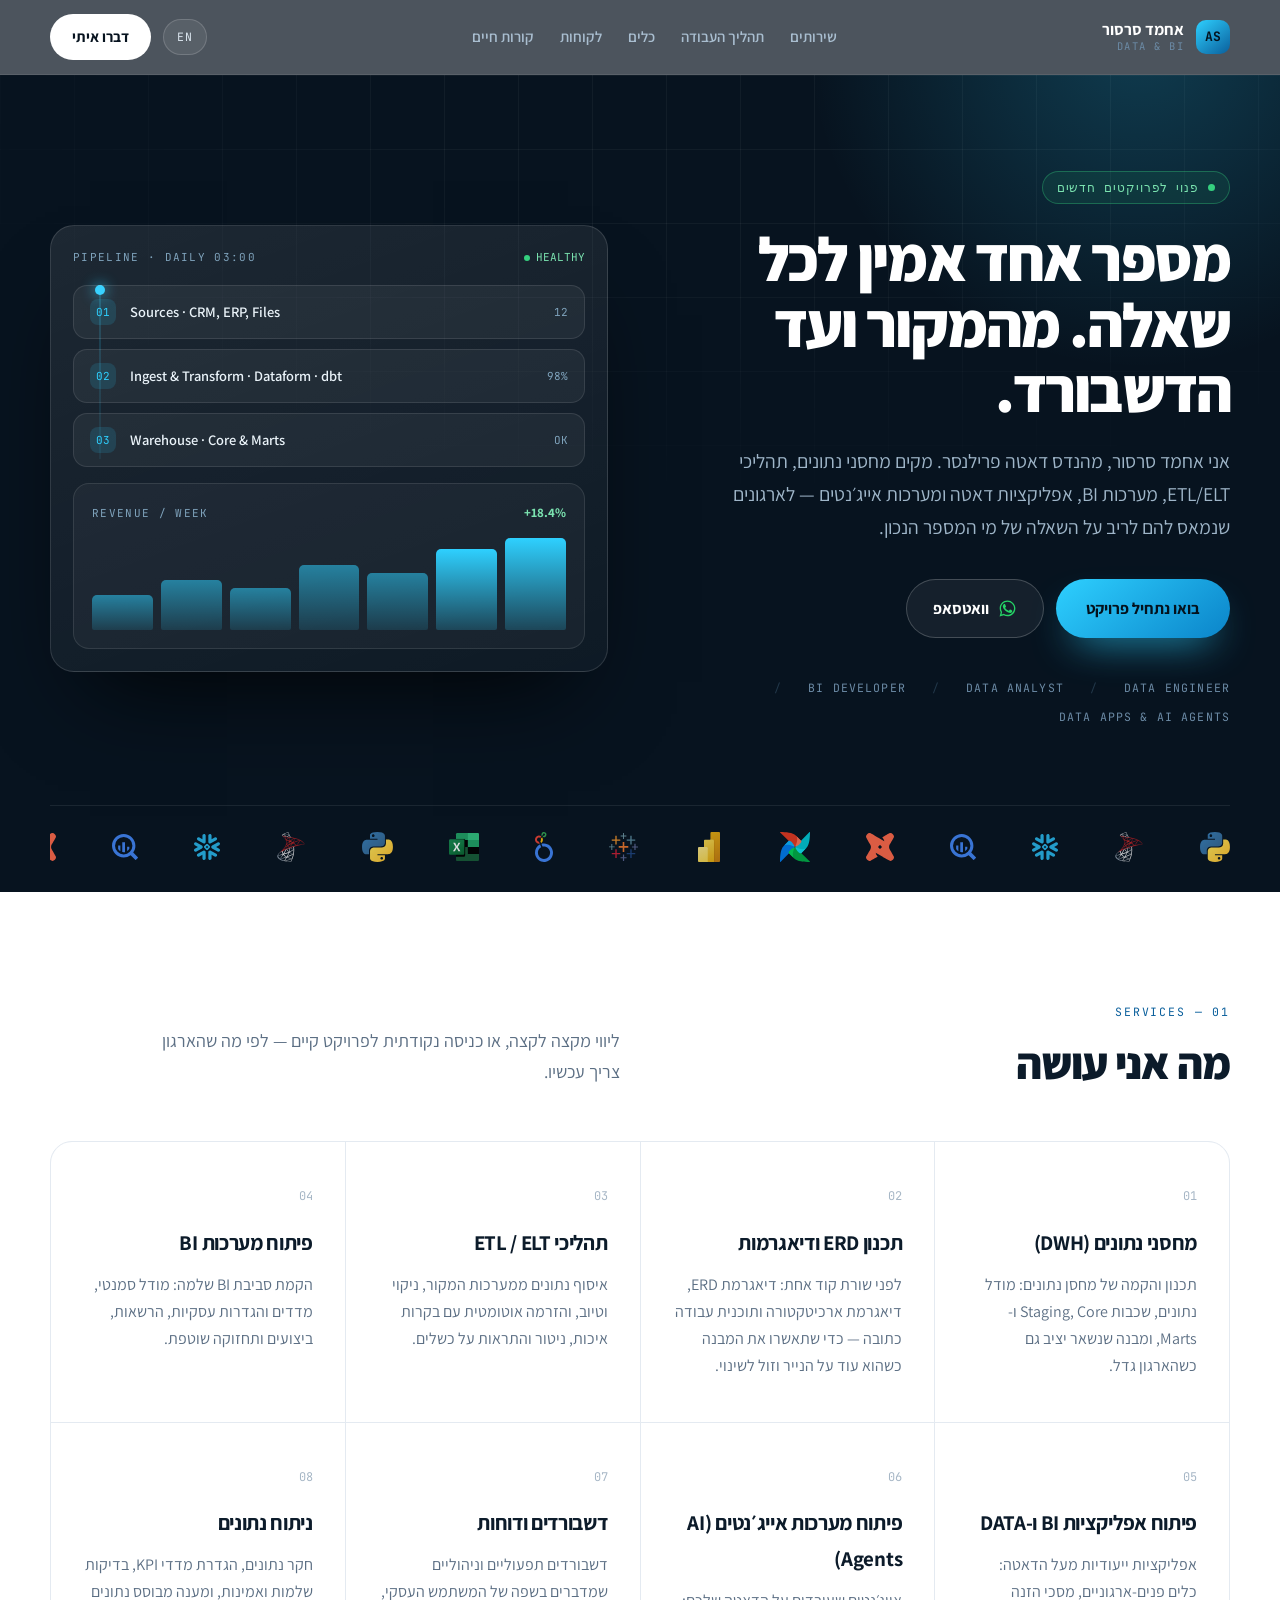
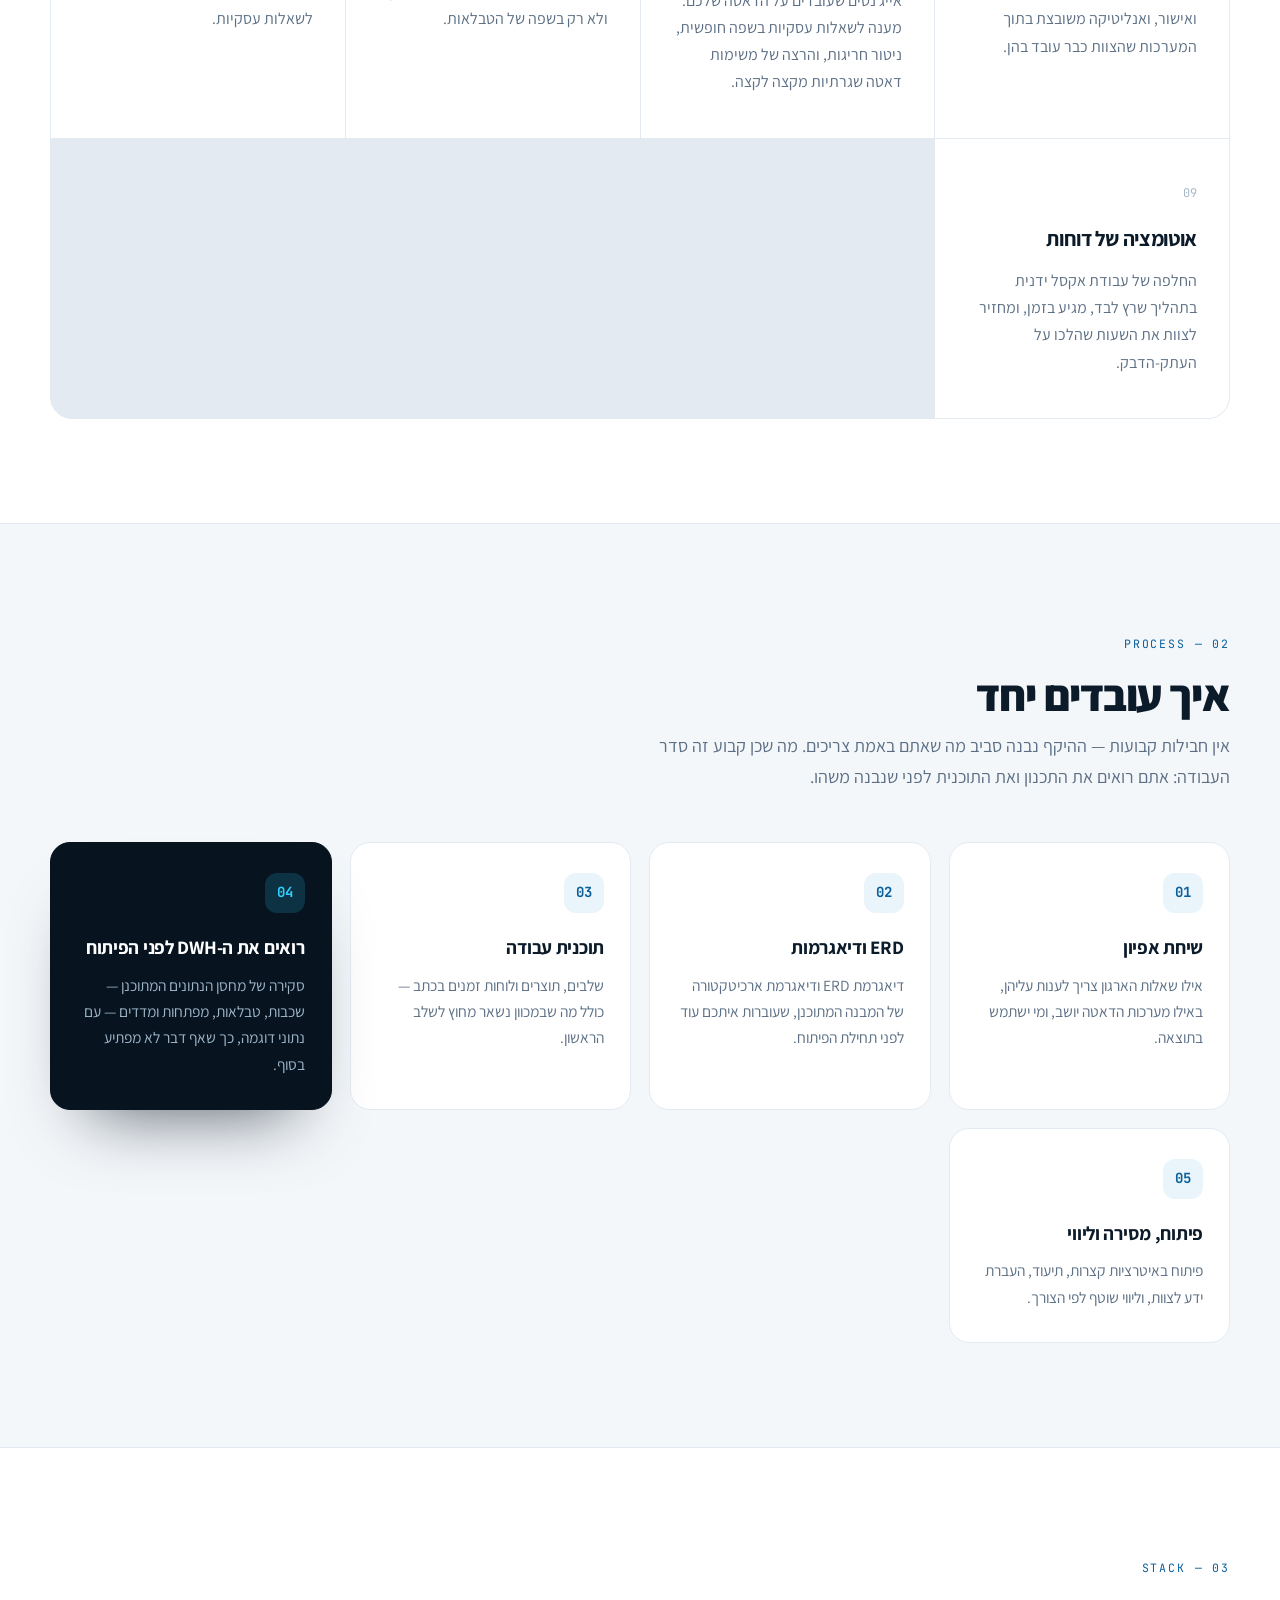
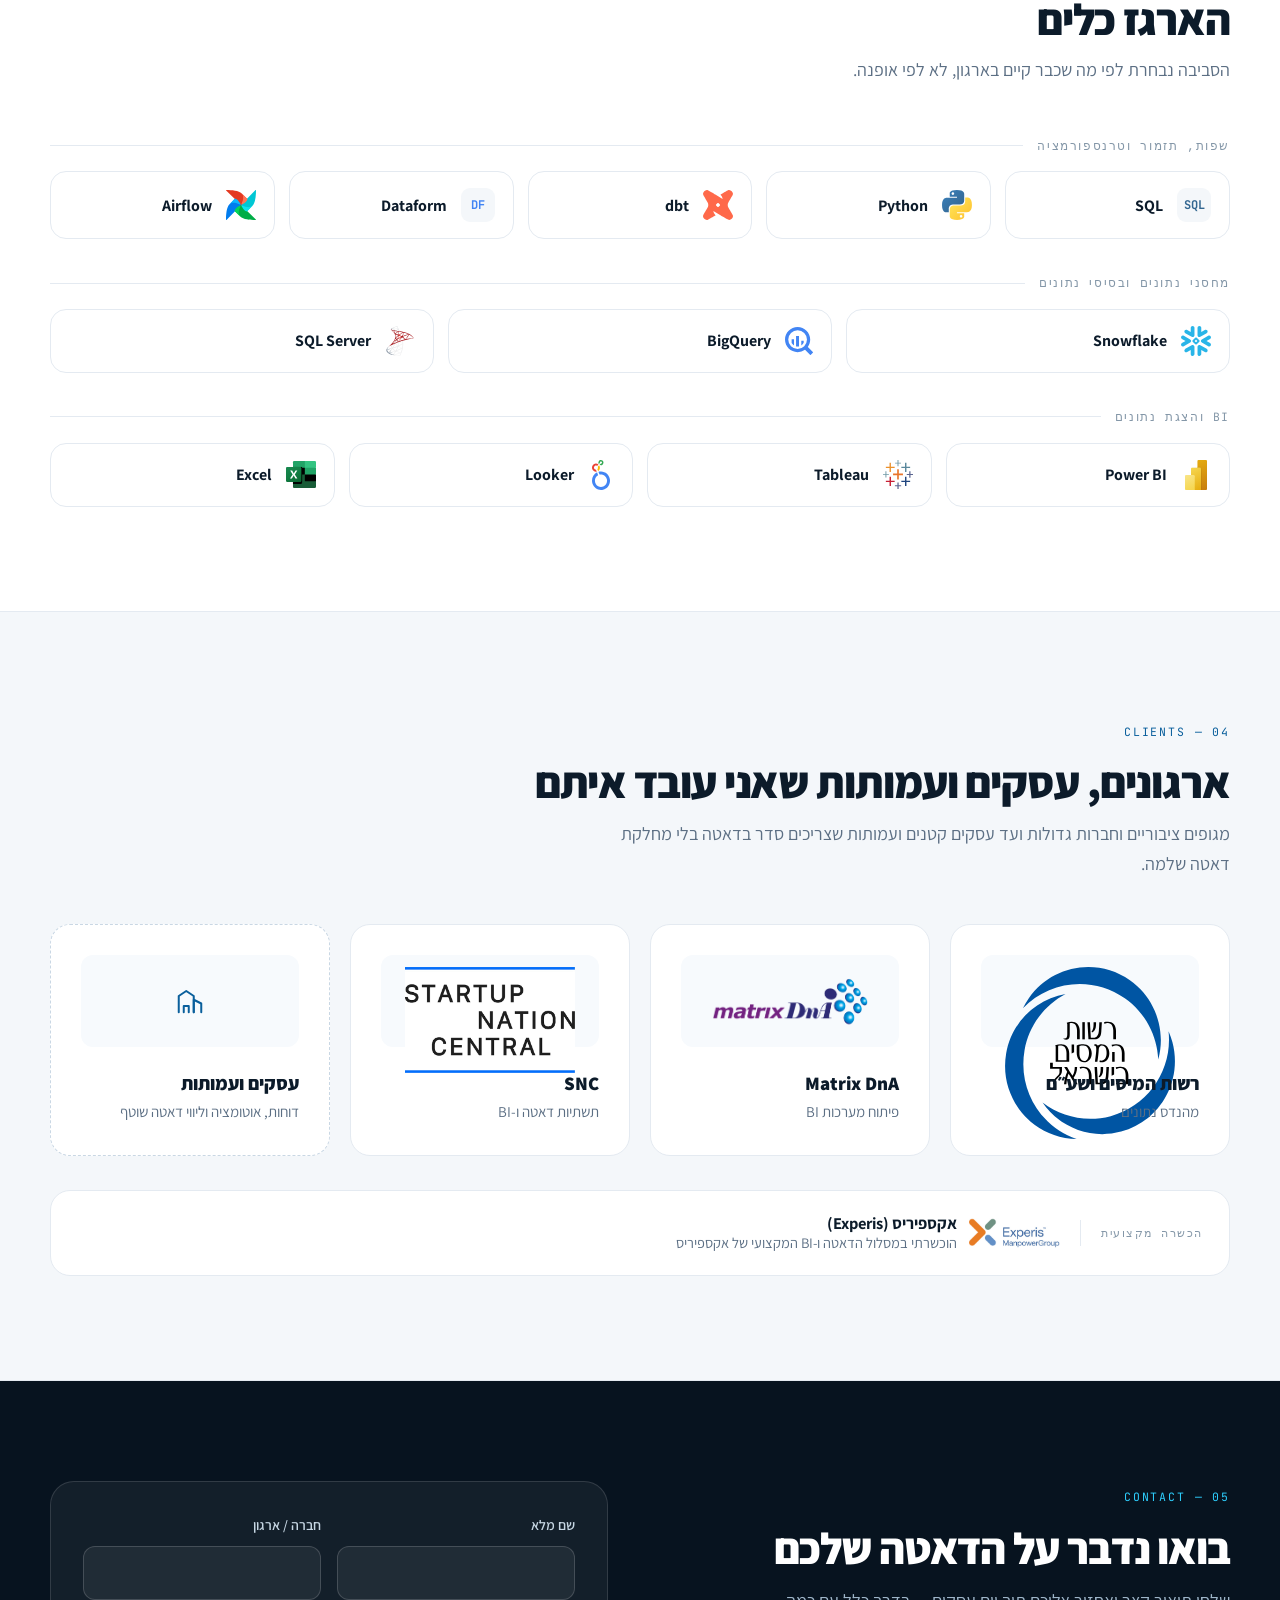
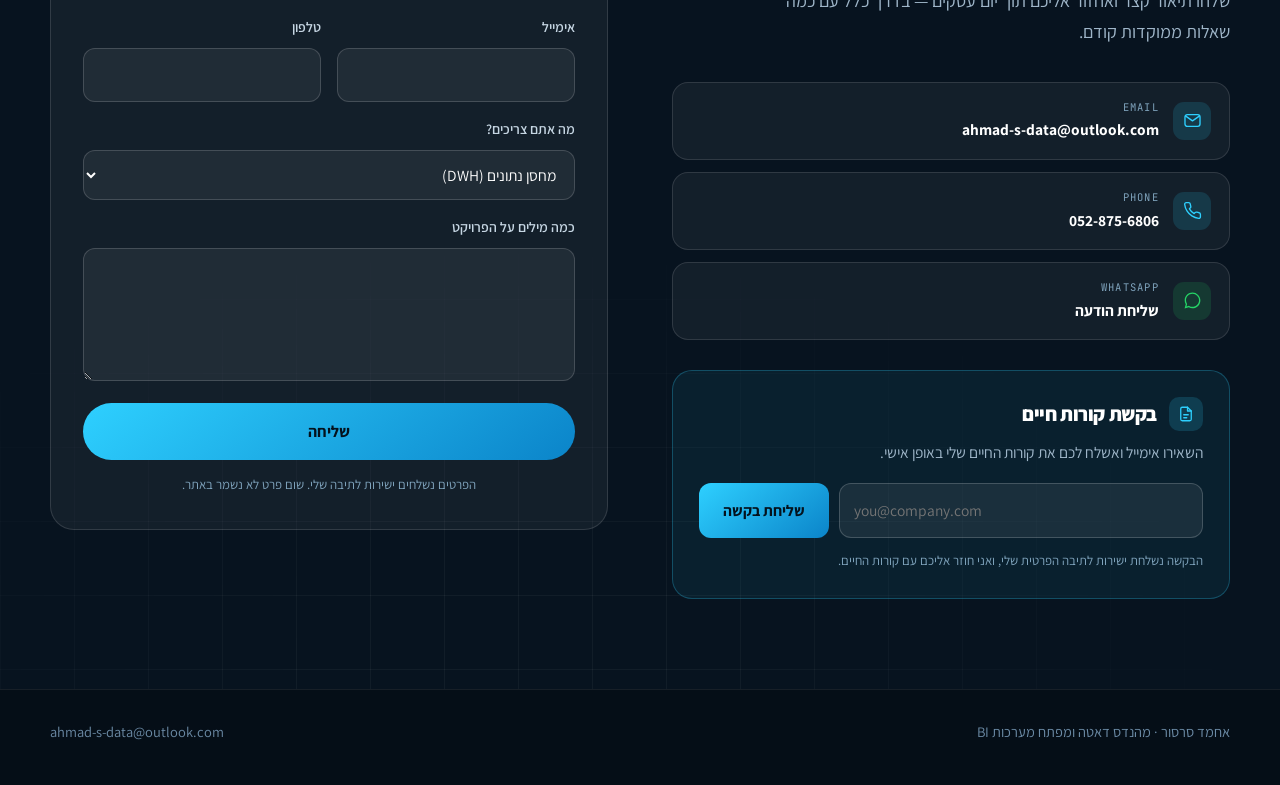
==== index.html @ e1aaae76 "Use the real client logos instead of the placeholder boxes Swaps the hatched 'Tax Authority logo' / " ====
<!DOCTYPE html>
<html lang="he">
<head>
<meta charset="utf-8">
<meta name="viewport" content="width=device-width, initial-scale=1">
<title>אחמד סרסור · מהנדס דאטה ומפתח מערכות BI</title>
<meta name="description" content="אחמד סרסור — מהנדס דאטה פרילנסר. מחסני נתונים, תהליכי ETL/ELT, מערכות BI, אפליקציות דאטה ומערכות אייג׳נטים.">
<link rel="icon" href="assets/logos/favicon.svg" type="image/svg+xml">
<link rel="preconnect" href="https://fonts.gstatic.com" crossorigin="crossorigin" />
<link rel="stylesheet" href="https://fonts.googleapis.com/css2?family=Assistant:wght@400;500;600;700;800&family=JetBrains+Mono:wght@400;500;700&display=swap" />
<style>
.hv0:hover { color: #fff !important }
.hv1:hover { color: #fff !important }
.hv2:hover { color: #fff !important }
.hv3:hover { color: #fff !important }
.hv4:hover { color: #fff !important }
.hv5:hover { background: rgba(255,255,255,.14) !important }
.hv6:hover { background: #2ED0FF !important }
.hv7:hover { transform: translateY(-2px) !important }
.hv8:hover { background: rgba(255,255,255,.13) !important }
.hv9:hover { background: #F7FAFD !important }
.hv10:hover { background: #F7FAFD !important }
.hv11:hover { background: #F7FAFD !important }
.hv12:hover { background: #F7FAFD !important }
.hv13:hover { background: #F7FAFD !important }
.hv14:hover { background: #F7FAFD !important }
.hv15:hover { background: #F7FAFD !important }
.hv16:hover { background: #F7FAFD !important }
.hv17:hover { background: #F7FAFD !important }
.hv18:hover { border-color: #BFD6E8 !important; transform: translateY(-3px) !important; box-shadow: 0 18px 34px -22px rgba(12,27,42,.4) !important }
.hv19:hover { border-color: #BFD6E8 !important; transform: translateY(-3px) !important; box-shadow: 0 18px 34px -22px rgba(12,27,42,.4) !important }
.hv20:hover { border-color: #BFD6E8 !important; transform: translateY(-3px) !important; box-shadow: 0 18px 34px -22px rgba(12,27,42,.4) !important }
.hv21:hover { border-color: #BFD6E8 !important; transform: translateY(-3px) !important; box-shadow: 0 18px 34px -22px rgba(12,27,42,.4) !important }
.hv22:hover { border-color: #BFD6E8 !important; transform: translateY(-3px) !important; box-shadow: 0 18px 34px -22px rgba(12,27,42,.4) !important }
.hv23:hover { border-color: #BFD6E8 !important; transform: translateY(-3px) !important; box-shadow: 0 18px 34px -22px rgba(12,27,42,.4) !important }
.hv24:hover { border-color: #BFD6E8 !important; transform: translateY(-3px) !important; box-shadow: 0 18px 34px -22px rgba(12,27,42,.4) !important }
.hv25:hover { border-color: #BFD6E8 !important; transform: translateY(-3px) !important; box-shadow: 0 18px 34px -22px rgba(12,27,42,.4) !important }
.hv26:hover { border-color: #BFD6E8 !important; transform: translateY(-3px) !important; box-shadow: 0 18px 34px -22px rgba(12,27,42,.4) !important }
.hv27:hover { border-color: #BFD6E8 !important; transform: translateY(-3px) !important; box-shadow: 0 18px 34px -22px rgba(12,27,42,.4) !important }
.hv28:hover { border-color: #BFD6E8 !important; transform: translateY(-3px) !important; box-shadow: 0 18px 34px -22px rgba(12,27,42,.4) !important }
.hv29:hover { border-color: #BFD6E8 !important; transform: translateY(-3px) !important; box-shadow: 0 18px 34px -22px rgba(12,27,42,.4) !important }
.hv30:hover { background: rgba(255,255,255,.11) !important }
.hv31:hover { background: rgba(255,255,255,.11) !important }
.hv32:hover { background: rgba(255,255,255,.11) !important }
.hv33:hover { transform: translateY(-2px) !important }
.hv34:hover { transform: translateY(-2px) !important }
  body { margin: 0; background: #07131F; }
  a { color: #0A5F9C; }
  a:hover { color: #17A9EA; }
  input, textarea, select, button { font: inherit; }
  input:focus, textarea:focus, select:focus { outline: 2px solid #17A9EA; outline-offset: 2px; }
  @keyframes marquee { from { transform: translateX(0); } to { transform: translateX(-50%); } }
  @keyframes flow { 0% { top: 4%; opacity: 0; } 12% { opacity: 1; } 88% { opacity: 1; } 100% { top: 96%; opacity: 0; } }
  @keyframes pulse { 0%,100% { opacity: .35; transform: scale(1); } 50% { opacity: 1; transform: scale(1.25); } }
</style>
</head>
<body>
<div id="top" dir="rtl" style="font-family: 'Assistant', 'Segoe UI', sans-serif; font-size: 17px; line-height: 1.7; color: #0C1B2A; background: #FFFFFF; overflow-x: hidden">

  <header style="position: sticky; top: 0; z-index: 40; background: rgba(7,19,31,.72); backdrop-filter: saturate(150%) blur(14px); border-bottom: 1px solid rgba(255,255,255,.08)">
    <div style="max-width: 1180px; margin: 0 auto; padding: 14px 28px; display: flex; align-items: center; justify-content: space-between; gap: 16px; flex-wrap: wrap">
      <a href="#top" style="display: flex; align-items: center; gap: 12px; text-decoration: none; color: #fff">
        <span style="width: 34px; height: 34px; border-radius: 10px; flex: none; display: grid; place-items: center; background: linear-gradient(140deg, #2ED0FF, #0A5F9C); color: #04121D; font-family: 'JetBrains Mono', monospace; font-weight: 700; font-size: 13px; letter-spacing: .02em">AS</span>
        <span style="display: grid; line-height: 1.25">
          <span style="font-weight: 700; font-size: 16px; color: #fff" data-en="Ahmad Sarsor">אחמד סרסור</span>
          <span style="font-family: 'JetBrains Mono', monospace; font-size: 10.5px; letter-spacing: .14em; color: #6C8BA6; text-transform: uppercase">Data &amp; BI</span>
        </span>
      </a>
      <nav style="display: flex; gap: 26px; align-items: center; flex-wrap: wrap">
        <a href="#services" style="color: #A9BED0; text-decoration: none; font-size: 15px; font-weight: 600" class="hv0" data-en="Services">שירותים</a>
        <a href="#process" style="color: #A9BED0; text-decoration: none; font-size: 15px; font-weight: 600" class="hv1" data-en="Process">תהליך העבודה</a>
        <a href="#tech" style="color: #A9BED0; text-decoration: none; font-size: 15px; font-weight: 600" class="hv2" data-en="Stack">כלים</a>
        <a href="#clients" style="color: #A9BED0; text-decoration: none; font-size: 15px; font-weight: 600" class="hv3" data-en="Clients">לקוחות</a>
        <a href="#cv" style="color: #A9BED0; text-decoration: none; font-size: 15px; font-weight: 600" class="hv4" data-en="CV">קורות חיים</a>
      </nav>
      <div style="display: flex; align-items: center; gap: 12px">
        <button type="button" id="lang-toggle" style="display: flex; align-items: center; gap: 6px; background: rgba(255,255,255,.07); border: 1px solid rgba(255,255,255,.16); color: #DCE7F0; border-radius: 999px; padding: 7px 13px; cursor: pointer; font-family: 'JetBrains Mono', monospace; font-size: 11.5px; letter-spacing: .08em" class="hv5">
          <span id="lang-label">EN</span>
        </button>
        <a href="#contact" style="display: inline-flex; align-items: center; gap: 8px; padding: 10px 22px; border-radius: 999px; font-weight: 700; font-size: 15px; text-decoration: none; background: #fff; color: #07131F" class="hv6" data-en="Let's talk">דברו איתי</a>
      </div>
    </div>
  </header>

  <section style="position: relative; overflow: hidden; background: #07131F; color: #fff; padding: 96px 0 0">
    <div style="position: absolute; inset: 0; background-image: linear-gradient(rgba(255,255,255,.045) 1px, transparent 1px), linear-gradient(90deg, rgba(255,255,255,.045) 1px, transparent 1px); background-size: 74px 74px; mask-image: radial-gradient(ellipse 90% 70% at 60% 0%, #000 30%, transparent 78%)"></div>
    <div style="position: absolute; width: 760px; height: 760px; border-radius: 50%; inset-inline-start: -240px; top: -420px; background: radial-gradient(circle, rgba(46,208,255,.22), transparent 62%)"></div>
    <div style="max-width: 1180px; margin: 0 auto; padding: 0 28px; position: relative; z-index: 2">
      <div style="display: grid; grid-template-columns: repeat(auto-fit, minmax(330px, 1fr)); gap: 64px; align-items: center">
        <div>
          <span style="display: inline-flex; align-items: center; gap: 9px; border: 1px solid rgba(53,208,127,.34); background: rgba(53,208,127,.09); color: #7BE3B0; border-radius: 999px; padding: 6px 14px; font-family: 'JetBrains Mono', monospace; font-size: 11.5px; letter-spacing: .08em">
            <span style="width: 7px; height: 7px; border-radius: 50%; background: #35D07F; animation: pulse 2.4s ease-in-out infinite"></span>
            <span data-en="Available for new projects">פנוי לפרויקטים חדשים</span>
          </span>
          <h1 style="font-size: clamp(36px, 5.4vw, 62px); line-height: 1.06; letter-spacing: -.03em; font-weight: 800; margin: 22px 0 0; text-wrap: pretty" data-en="One number you can trust — from source to dashboard.">מספר אחד אמין לכל שאלה. מהמקור ועד הדשבורד.</h1>
          <p style="font-size: 19.5px; color: #9FB6C9; max-width: 540px; margin: 22px 0 0; text-wrap: pretty" data-en="I'm Ahmad Sarsor, a freelance data engineer. I build warehouses, ETL/ELT pipelines, BI systems, data apps and AI agents — for organizations that are done arguing about whose number is right.">אני אחמד סרסור, מהנדס דאטה פרילנסר. מקים מחסני נתונים, תהליכי ETL/ELT, מערכות BI, אפליקציות דאטה ומערכות אייג׳נטים — לארגונים שנמאס להם לריב על השאלה של מי המספר הנכון.</p>
          <div style="display: flex; flex-wrap: wrap; gap: 12px; margin: 34px 0 0">
            <a href="#contact" style="display: inline-flex; align-items: center; gap: 9px; padding: 15px 30px; border-radius: 999px; font-weight: 700; font-size: 16px; text-decoration: none; background: linear-gradient(140deg, #2ED0FF, #0B84C9); color: #04121D; box-shadow: 0 18px 40px -18px rgba(46,208,255,.9)" class="hv7" data-en="Start a project">בואו נתחיל פרויקט</a>
            <a href="https://wa.me/972528756806?text=%D7%94%D7%99%2C%20%D7%94%D7%92%D7%A2%D7%AA%D7%99%20%D7%9E%D7%94%D7%90%D7%AA%D7%A8%20%D7%A9%D7%9C%D7%9A" target="_blank" rel="noopener" style="display: inline-flex; align-items: center; gap: 9px; padding: 15px 26px; border-radius: 999px; font-weight: 700; font-size: 16px; text-decoration: none; background: rgba(255,255,255,.06); color: #fff; border: 1px solid rgba(255,255,255,.2)" class="hv8">
              <svg viewBox="0 0 24 24" width="19" height="19" fill="#25D366" aria-hidden="true"><path d="M12.04 2C6.58 2 2.13 6.45 2.13 11.91c0 1.75.46 3.45 1.32 4.95L2 22l5.25-1.38a9.9 9.9 0 0 0 4.79 1.22h.01c5.46 0 9.9-4.45 9.9-9.91 0-2.65-1.03-5.14-2.9-7.01A9.82 9.82 0 0 0 12.04 2zm0 18.02h-.01a8.2 8.2 0 0 1-4.19-1.15l-.3-.18-3.12.82.83-3.04-.2-.31a8.24 8.24 0 0 1-1.26-4.39c0-4.54 3.7-8.23 8.25-8.23a8.2 8.2 0 0 1 5.82 2.42 8.18 8.18 0 0 1 2.41 5.82c0 4.54-3.7 8.24-8.23 8.24z"></path><path d="M17.47 14.38c-.3-.15-1.75-.86-2.02-.96-.27-.1-.47-.15-.67.15-.2.3-.77.96-.94 1.16-.17.2-.35.22-.64.08-.3-.15-1.25-.46-2.38-1.47-.88-.78-1.48-1.75-1.65-2.05-.17-.3-.02-.46.13-.6.13-.13.3-.35.45-.52.15-.17.2-.3.3-.5.1-.2.05-.37-.03-.52-.07-.15-.67-1.61-.92-2.21-.24-.58-.49-.5-.67-.51h-.57c-.2 0-.52.07-.79.37-.27.3-1.04 1.01-1.04 2.47s1.06 2.87 1.21 3.07c.15.2 2.1 3.2 5.08 4.49.71.3 1.26.49 1.69.63.71.22 1.36.19 1.87.12.57-.09 1.75-.72 2-1.41.25-.69.25-1.28.17-1.41-.07-.13-.27-.2-.57-.35z"></path></svg>
              <span data-en="WhatsApp">וואטסאפ</span>
            </a>
          </div>
          <div style="display: flex; flex-wrap: wrap; gap: 10px 26px; margin: 40px 0 0; font-family: 'JetBrains Mono', monospace; font-size: 11.5px; letter-spacing: .1em; color: #6C8BA6; text-transform: uppercase">
            <span>Data Engineer</span><span style="color: #22384A">/</span>
            <span>Data Analyst</span><span style="color: #22384A">/</span>
            <span>BI Developer</span><span style="color: #22384A">/</span>
            <span>Data Apps &amp; AI Agents</span>
          </div>
        </div>

        <div dir="ltr" style="background: linear-gradient(160deg, rgba(255,255,255,.09), rgba(255,255,255,.03)); border: 1px solid rgba(255,255,255,.13); border-radius: 24px; padding: 22px; box-shadow: 0 50px 90px -40px rgba(0,0,0,.85)">
          <div style="display: flex; align-items: center; justify-content: space-between; margin-bottom: 18px">
            <span style="font-family: 'JetBrains Mono', monospace; font-size: 11px; letter-spacing: .12em; color: #7FA3BC">PIPELINE · DAILY 03:00</span>
            <span style="display: inline-flex; align-items: center; gap: 6px; font-family: 'JetBrains Mono', monospace; font-size: 11px; color: #7BE3B0"><span style="width: 6px; height: 6px; border-radius: 50%; background: #35D07F"></span>HEALTHY</span>
          </div>
          <div style="position: relative; display: grid; gap: 10px">
            <div style="position: absolute; inset-inline-start: 26px; top: 8px; bottom: 8px; width: 2px; background: linear-gradient(#2ED0FF33, #2ED0FF11)"></div>
            <div style="position: absolute; inset-inline-start: 22px; width: 10px; height: 10px; border-radius: 50%; background: #2ED0FF; box-shadow: 0 0 14px #2ED0FF; animation: flow 3.4s linear infinite"></div>
            <div style="display: flex; align-items: center; gap: 14px; background: rgba(255,255,255,.05); border: 1px solid rgba(255,255,255,.1); border-radius: 14px; padding: 13px 16px; position: relative; z-index: 1">
              <span style="width: 26px; height: 26px; border-radius: 8px; flex: none; display: grid; place-items: center; background: rgba(46,208,255,.14); color: #2ED0FF; font-family: 'JetBrains Mono', monospace; font-size: 11px">01</span>
              <span style="flex: 1; font-size: 14.5px; font-weight: 600; color: #EAF3F9">Sources · CRM, ERP, Files</span>
              <span style="font-family: 'JetBrains Mono', monospace; font-size: 11px; color: #7FA3BC">12</span>
            </div>
            <div style="display: flex; align-items: center; gap: 14px; background: rgba(255,255,255,.05); border: 1px solid rgba(255,255,255,.1); border-radius: 14px; padding: 13px 16px; position: relative; z-index: 1">
              <span style="width: 26px; height: 26px; border-radius: 8px; flex: none; display: grid; place-items: center; background: rgba(46,208,255,.14); color: #2ED0FF; font-family: 'JetBrains Mono', monospace; font-size: 11px">02</span>
              <span style="flex: 1; font-size: 14.5px; font-weight: 600; color: #EAF3F9">Ingest &amp; Transform · Dataform · dbt</span>
              <span style="font-family: 'JetBrains Mono', monospace; font-size: 11px; color: #7FA3BC">98%</span>
            </div>
            <div style="display: flex; align-items: center; gap: 14px; background: rgba(255,255,255,.05); border: 1px solid rgba(255,255,255,.1); border-radius: 14px; padding: 13px 16px; position: relative; z-index: 1">
              <span style="width: 26px; height: 26px; border-radius: 8px; flex: none; display: grid; place-items: center; background: rgba(46,208,255,.14); color: #2ED0FF; font-family: 'JetBrains Mono', monospace; font-size: 11px">03</span>
              <span style="flex: 1; font-size: 14.5px; font-weight: 600; color: #EAF3F9">Warehouse · Core &amp; Marts</span>
              <span style="font-family: 'JetBrains Mono', monospace; font-size: 11px; color: #7FA3BC">OK</span>
            </div>
          </div>
          <div style="margin-top: 16px; background: rgba(255,255,255,.04); border: 1px solid rgba(255,255,255,.1); border-radius: 16px; padding: 18px">
            <div style="display: flex; align-items: baseline; justify-content: space-between; margin-bottom: 14px">
              <span style="font-family: 'JetBrains Mono', monospace; font-size: 11px; letter-spacing: .12em; color: #7FA3BC">REVENUE / WEEK</span>
              <span style="font-size: 13px; color: #7BE3B0; font-weight: 700">+18.4%</span>
            </div>
            <div style="display: flex; align-items: flex-end; gap: 8px; height: 92px">
              <div style="flex: 1; height: 38%; border-radius: 5px 5px 2px 2px; background: linear-gradient(#2ED0FF88, #2ED0FF22)"></div>
              <div style="flex: 1; height: 54%; border-radius: 5px 5px 2px 2px; background: linear-gradient(#2ED0FF88, #2ED0FF22)"></div>
              <div style="flex: 1; height: 46%; border-radius: 5px 5px 2px 2px; background: linear-gradient(#2ED0FF88, #2ED0FF22)"></div>
              <div style="flex: 1; height: 71%; border-radius: 5px 5px 2px 2px; background: linear-gradient(#2ED0FF88, #2ED0FF22)"></div>
              <div style="flex: 1; height: 62%; border-radius: 5px 5px 2px 2px; background: linear-gradient(#2ED0FF88, #2ED0FF22)"></div>
              <div style="flex: 1; height: 88%; border-radius: 5px 5px 2px 2px; background: linear-gradient(#2ED0FF, #2ED0FF33)"></div>
              <div style="flex: 1; height: 100%; border-radius: 5px 5px 2px 2px; background: linear-gradient(#2ED0FF, #2ED0FF33)"></div>
            </div>
          </div>
        </div>
      </div>

      <div style="margin-top: 78px; border-top: 1px solid rgba(255,255,255,.08); padding: 26px 0 30px; overflow: hidden; position: relative">
        <div style="display: flex; width: max-content; gap: 56px; align-items: center; animation: marquee 34s linear infinite; opacity: .85">
          <img src="assets/logos/python.svg" alt="Python" style="height: 30px; width: auto" />
          <img src="assets/logos/sqlserver.svg" alt="SQL Server" style="height: 30px; width: auto" />
          <img src="assets/logos/snowflake.svg" alt="Snowflake" style="height: 26px; width: auto" />
          <img src="assets/logos/bigquery.svg" alt="BigQuery" style="height: 26px; width: auto" />
          <img src="assets/logos/dbt.svg" alt="dbt" style="height: 28px; width: auto" />
          <img src="assets/logos/airflow.svg" alt="Airflow" style="height: 30px; width: auto" />
          <img src="assets/logos/powerbi.svg" alt="Power BI" style="height: 30px; width: auto" />
          <img src="assets/logos/tableau.svg" alt="Tableau" style="height: 28px; width: auto" />
          <img src="assets/logos/looker.svg" alt="Looker" style="height: 30px; width: auto" />
          <img src="assets/logos/excel.svg" alt="Excel" style="height: 28px; width: auto" />
          <img src="assets/logos/python.svg" alt="" style="height: 30px; width: auto" />
          <img src="assets/logos/sqlserver.svg" alt="" style="height: 30px; width: auto" />
          <img src="assets/logos/snowflake.svg" alt="" style="height: 26px; width: auto" />
          <img src="assets/logos/bigquery.svg" alt="" style="height: 26px; width: auto" />
          <img src="assets/logos/dbt.svg" alt="" style="height: 28px; width: auto" />
          <img src="assets/logos/airflow.svg" alt="" style="height: 30px; width: auto" />
          <img src="assets/logos/powerbi.svg" alt="" style="height: 30px; width: auto" />
          <img src="assets/logos/tableau.svg" alt="" style="height: 28px; width: auto" />
          <img src="assets/logos/looker.svg" alt="" style="height: 30px; width: auto" />
          <img src="assets/logos/excel.svg" alt="" style="height: 28px; width: auto" />
        </div>
      </div>
    </div>
  </section>

  <section id="services" style="padding: 104px 0; background: #fff">
    <div style="max-width: 1180px; margin: 0 auto; padding: 0 28px">
      <div data-reveal="1" style="display: grid; grid-template-columns: repeat(auto-fit, minmax(300px, 1fr)); gap: 40px; align-items: end; margin-bottom: 54px">
        <div>
          <span style="font-family: 'JetBrains Mono', monospace; font-size: 11.5px; letter-spacing: .16em; color: #0A5F9C; text-transform: uppercase">01 — Services</span>
          <h2 style="font-size: clamp(30px, 4.2vw, 44px); line-height: 1.1; letter-spacing: -.025em; font-weight: 800; margin: 14px 0 0" data-en="What I do">מה אני עושה</h2>
        </div>
        <p style="color: #5C6F84; margin: 0; font-size: 18px; max-width: 460px; text-wrap: pretty" data-en="End-to-end delivery, or a targeted entry into a project that already exists.">ליווי מקצה לקצה, או כניסה נקודתית לפרויקט קיים — לפי מה שהארגון צריך עכשיו.</p>
      </div>
      <div style="display: grid; grid-template-columns: repeat(auto-fit, minmax(280px, 1fr)); gap: 1px; background: #E4EAF1; border: 1px solid #E4EAF1; border-radius: 22px; overflow: hidden">
        <article data-reveal="1" style="background: #fff; padding: 38px 32px 42px" class="hv9">
          <span style="font-family: 'JetBrains Mono', monospace; font-size: 12px; color: #A7B7C6">01</span>
          <h3 style="font-size: 21px; font-weight: 700; letter-spacing: -.015em; margin: 16px 0 10px" data-en="Data warehouses (DWH)">מחסני נתונים (DWH)</h3>
          <p style="margin: 0; color: #5C6F84; font-size: 16px; line-height: 1.7" data-en="Designing and building the warehouse: data model, Staging / Core / Marts layers, and a structure that stays stable as the organization grows.">תכנון והקמה של מחסן נתונים: מודל נתונים, שכבות Staging, Core ו-Marts, ומבנה שנשאר יציב גם כשהארגון גדל.</p>
        </article>
        <article data-reveal="1" style="background: #fff; padding: 38px 32px 42px" class="hv10">
          <span style="font-family: 'JetBrains Mono', monospace; font-size: 12px; color: #A7B7C6">02</span>
          <h3 style="font-size: 21px; font-weight: 700; letter-spacing: -.015em; margin: 16px 0 10px" data-en="ERD &amp; architecture design">תכנון ERD ודיאגרמות</h3>
          <p style="margin: 0; color: #5C6F84; font-size: 16px; line-height: 1.7" data-en="Before a single line of code: an ERD, an architecture diagram and a written work plan — so you approve the structure while it's still on paper and cheap to change.">לפני שורת קוד אחת: דיאגרמת ERD, דיאגרמת ארכיטקטורה ותוכנית עבודה כתובה — כדי שתאשרו את המבנה כשהוא עוד על הנייר וזול לשינוי.</p>
        </article>
        <article data-reveal="1" style="background: #fff; padding: 38px 32px 42px" class="hv11">
          <span style="font-family: 'JetBrains Mono', monospace; font-size: 12px; color: #A7B7C6">03</span>
          <h3 style="font-size: 21px; font-weight: 700; letter-spacing: -.015em; margin: 16px 0 10px" data-en="ETL / ELT pipelines">תהליכי ETL / ELT</h3>
          <p style="margin: 0; color: #5C6F84; font-size: 16px; line-height: 1.7" data-en="Collecting data from source systems, cleaning and enriching it, and automating the flow with quality checks, monitoring and failure alerts.">איסוף נתונים ממערכות המקור, ניקוי וטיוב, והזרמה אוטומטית עם בקרות איכות, ניטור והתראות על כשלים.</p>
        </article>
        <article data-reveal="1" style="background: #fff; padding: 38px 32px 42px" class="hv12">
          <span style="font-family: 'JetBrains Mono', monospace; font-size: 12px; color: #A7B7C6">04</span>
          <h3 style="font-size: 21px; font-weight: 700; letter-spacing: -.015em; margin: 16px 0 10px" data-en="BI systems">פיתוח מערכות BI</h3>
          <p style="margin: 0; color: #5C6F84; font-size: 16px; line-height: 1.7" data-en="A complete BI environment: semantic model, business metrics and definitions, permissions, performance and ongoing maintenance.">הקמת סביבת BI שלמה: מודל סמנטי, מדדים והגדרות עסקיות, הרשאות, ביצועים ותחזוקה שוטפת.</p>
        </article>
        <article data-reveal="1" style="background: #fff; padding: 38px 32px 42px" class="hv13">
          <span style="font-family: 'JetBrains Mono', monospace; font-size: 12px; color: #A7B7C6">05</span>
          <h3 style="font-size: 21px; font-weight: 700; letter-spacing: -.015em; margin: 16px 0 10px" data-en="BI &amp; data applications">פיתוח אפליקציות BI ו-DATA</h3>
          <p style="margin: 0; color: #5C6F84; font-size: 16px; line-height: 1.7" data-en="Custom applications on top of the data: internal tools, data-entry and approval screens, and embedded analytics inside the systems people already use.">אפליקציות ייעודיות מעל הדאטה: כלים פנים-ארגוניים, מסכי הזנה ואישור, ואנליטיקה משובצת בתוך המערכות שהצוות כבר עובד בהן.</p>
        </article>
        <article data-reveal="1" style="background: #fff; padding: 38px 32px 42px" class="hv14">
          <span style="font-family: 'JetBrains Mono', monospace; font-size: 12px; color: #A7B7C6">06</span>
          <h3 style="font-size: 21px; font-weight: 700; letter-spacing: -.015em; margin: 16px 0 10px" data-en="AI agent systems">פיתוח מערכות אייג׳נטים (AI Agents)</h3>
          <p style="margin: 0; color: #5C6F84; font-size: 16px; line-height: 1.7" data-en="Agents that work on your data: answering business questions in natural language, monitoring anomalies, and running routine data tasks end to end.">אייג׳נטים שעובדים על הדאטה שלכם: מענה לשאלות עסקיות בשפה חופשית, ניטור חריגות, והרצה של משימות דאטה שגרתיות מקצה לקצה.</p>
        </article>
        <article data-reveal="1" style="background: #fff; padding: 38px 32px 42px" class="hv15">
          <span style="font-family: 'JetBrains Mono', monospace; font-size: 12px; color: #A7B7C6">07</span>
          <h3 style="font-size: 21px; font-weight: 700; letter-spacing: -.015em; margin: 16px 0 10px" data-en="Dashboards &amp; reports">דשבורדים ודוחות</h3>
          <p style="margin: 0; color: #5C6F84; font-size: 16px; line-height: 1.7" data-en="Operational and executive dashboards that speak the language of the business user, not the language of the tables.">דשבורדים תפעוליים וניהוליים שמדברים בשפה של המשתמש העסקי, ולא רק בשפה של הטבלאות.</p>
        </article>
        <article data-reveal="1" style="background: #fff; padding: 38px 32px 42px" class="hv16">
          <span style="font-family: 'JetBrains Mono', monospace; font-size: 12px; color: #A7B7C6">08</span>
          <h3 style="font-size: 21px; font-weight: 700; letter-spacing: -.015em; margin: 16px 0 10px" data-en="Data analysis">ניתוח נתונים</h3>
          <p style="margin: 0; color: #5C6F84; font-size: 16px; line-height: 1.7" data-en="Data exploration, KPI definition, integrity and reliability testing, and data-backed answers to business questions.">חקר נתונים, הגדרת מדדי KPI, בדיקות שלמות ואמינות, ומענה מבוסס נתונים לשאלות עסקיות.</p>
        </article>
        <article data-reveal="1" style="background: #fff; padding: 38px 32px 42px" class="hv17">
          <span style="font-family: 'JetBrains Mono', monospace; font-size: 12px; color: #A7B7C6">09</span>
          <h3 style="font-size: 21px; font-weight: 700; letter-spacing: -.015em; margin: 16px 0 10px" data-en="Report automation">אוטומציה של דוחות</h3>
          <p style="margin: 0; color: #5C6F84; font-size: 16px; line-height: 1.7" data-en="Replacing manual Excel work with a process that runs on its own, arrives on time, and gives the team back the hours lost to copy-paste.">החלפה של עבודת אקסל ידנית בתהליך שרץ לבד, מגיע בזמן, ומחזיר לצוות את השעות שהלכו על העתק-הדבק.</p>
        </article>
      </div>
    </div>
  </section>

  <section id="process" style="padding: 104px 0; background: #F4F7FA; border-top: 1px solid #E4EAF1; border-bottom: 1px solid #E4EAF1">
    <div style="max-width: 1180px; margin: 0 auto; padding: 0 28px">
      <div data-reveal="1" style="margin-bottom: 50px">
        <span style="font-family: 'JetBrains Mono', monospace; font-size: 11.5px; letter-spacing: .16em; color: #0A5F9C; text-transform: uppercase">02 — Process</span>
        <h2 style="font-size: clamp(30px, 4.2vw, 44px); line-height: 1.1; letter-spacing: -.025em; font-weight: 800; margin: 14px 0 12px" data-en="How we work together">איך עובדים יחד</h2>
        <p style="color: #5C6F84; margin: 0; font-size: 18px; max-width: 620px; text-wrap: pretty" data-en="No fixed packages — the scope is built around what you actually need. What is fixed is the order of the work: you see the design and the plan before anything gets built.">אין חבילות קבועות — ההיקף נבנה סביב מה שאתם באמת צריכים. מה שכן קבוע זה סדר העבודה: אתם רואים את התכנון ואת התוכנית לפני שנבנה משהו.</p>
      </div>
      <div style="display: grid; grid-template-columns: repeat(auto-fit, minmax(250px, 1fr)); gap: 18px">
        <div data-reveal="1" style="background: #fff; border: 1px solid #E4EAF1; border-radius: 20px; padding: 30px 26px 32px">
          <span style="display: grid; place-items: center; width: 40px; height: 40px; border-radius: 12px; background: #EAF4FB; color: #0A5F9C; font-family: 'JetBrains Mono', monospace; font-weight: 700; font-size: 14px; margin-bottom: 18px">01</span>
          <h3 style="font-size: 19px; font-weight: 700; letter-spacing: -.015em; margin: 0 0 8px" data-en="Discovery call">שיחת אפיון</h3>
          <p style="margin: 0; color: #5C6F84; font-size: 15.5px; line-height: 1.7" data-en="What questions the business needs answered, which systems hold the data, and who will use the result.">אילו שאלות הארגון צריך לענות עליהן, באילו מערכות הדאטה יושב, ומי ישתמש בתוצאה.</p>
        </div>
        <div data-reveal="1" style="background: #fff; border: 1px solid #E4EAF1; border-radius: 20px; padding: 30px 26px 32px">
          <span style="display: grid; place-items: center; width: 40px; height: 40px; border-radius: 12px; background: #EAF4FB; color: #0A5F9C; font-family: 'JetBrains Mono', monospace; font-weight: 700; font-size: 14px; margin-bottom: 18px">02</span>
          <h3 style="font-size: 19px; font-weight: 700; letter-spacing: -.015em; margin: 0 0 8px" data-en="ERD &amp; diagrams">ERD ודיאגרמות</h3>
          <p style="margin: 0; color: #5C6F84; font-size: 15.5px; line-height: 1.7" data-en="A full ERD and architecture diagram of the target structure, reviewed with you before development starts.">דיאגרמת ERD ודיאגרמת ארכיטקטורה של המבנה המתוכנן, שעוברות איתכם עוד לפני תחילת הפיתוח.</p>
        </div>
        <div data-reveal="1" style="background: #fff; border: 1px solid #E4EAF1; border-radius: 20px; padding: 30px 26px 32px">
          <span style="display: grid; place-items: center; width: 40px; height: 40px; border-radius: 12px; background: #EAF4FB; color: #0A5F9C; font-family: 'JetBrains Mono', monospace; font-weight: 700; font-size: 14px; margin-bottom: 18px">03</span>
          <h3 style="font-size: 19px; font-weight: 700; letter-spacing: -.015em; margin: 0 0 8px" data-en="Work plan">תוכנית עבודה</h3>
          <p style="margin: 0; color: #5C6F84; font-size: 15.5px; line-height: 1.7" data-en="Phases, deliverables and timeline in writing — including what is deliberately left out of the first phase.">שלבים, תוצרים ולוחות זמנים בכתב — כולל מה שבמכוון נשאר מחוץ לשלב הראשון.</p>
        </div>
        <div data-reveal="1" style="background: #07131F; color: #fff; border: 1px solid #07131F; border-radius: 20px; padding: 30px 26px 32px; box-shadow: 0 40px 70px -40px rgba(7,19,31,.7)">
          <span style="display: grid; place-items: center; width: 40px; height: 40px; border-radius: 12px; background: rgba(46,208,255,.16); color: #2ED0FF; font-family: 'JetBrains Mono', monospace; font-weight: 700; font-size: 14px; margin-bottom: 18px">04</span>
          <h3 style="font-size: 19px; font-weight: 700; letter-spacing: -.015em; margin: 0 0 8px" data-en="See the DWH before it's built">רואים את ה-DWH לפני הפיתוח</h3>
          <p style="margin: 0; color: #9FB6C9; font-size: 15.5px; line-height: 1.7" data-en="A walkthrough of the planned warehouse — layers, tables, keys and metrics — with sample data, so nothing is a surprise at the end.">סקירה של מחסן הנתונים המתוכנן — שכבות, טבלאות, מפתחות ומדדים — עם נתוני דוגמה, כך שאף דבר לא מפתיע בסוף.</p>
        </div>
        <div data-reveal="1" style="background: #fff; border: 1px solid #E4EAF1; border-radius: 20px; padding: 30px 26px 32px">
          <span style="display: grid; place-items: center; width: 40px; height: 40px; border-radius: 12px; background: #EAF4FB; color: #0A5F9C; font-family: 'JetBrains Mono', monospace; font-weight: 700; font-size: 14px; margin-bottom: 18px">05</span>
          <h3 style="font-size: 19px; font-weight: 700; letter-spacing: -.015em; margin: 0 0 8px" data-en="Build, handover &amp; support">פיתוח, מסירה וליווי</h3>
          <p style="margin: 0; color: #5C6F84; font-size: 15.5px; line-height: 1.7" data-en="Development in short iterations, documentation, knowledge transfer to the team, and ongoing support as needed.">פיתוח באיטרציות קצרות, תיעוד, העברת ידע לצוות, וליווי שוטף לפי הצורך.</p>
        </div>
      </div>
    </div>
  </section>

  <section id="tech" style="padding: 104px 0; background: #fff">
    <div style="max-width: 1180px; margin: 0 auto; padding: 0 28px">
      <div data-reveal="1" style="margin-bottom: 50px">
        <span style="font-family: 'JetBrains Mono', monospace; font-size: 11.5px; letter-spacing: .16em; color: #0A5F9C; text-transform: uppercase">03 — Stack</span>
        <h2 style="font-size: clamp(30px, 4.2vw, 44px); line-height: 1.1; letter-spacing: -.025em; font-weight: 800; margin: 14px 0 12px" data-en="The toolbox">הארגז כלים</h2>
        <p style="color: #5C6F84; margin: 0; font-size: 18px; max-width: 560px" data-en="The environment is chosen to fit what the organization already runs — not what's fashionable.">הסביבה נבחרת לפי מה שכבר קיים בארגון, לא לפי אופנה.</p>
      </div>

      <div style="display: grid; gap: 34px">
        <div data-reveal="1">
          <div style="display: flex; align-items: center; gap: 14px; margin-bottom: 16px">
            <span style="font-family: 'JetBrains Mono', monospace; font-size: 11.5px; letter-spacing: .14em; color: #8497A8; text-transform: uppercase" data-en="Languages &amp; transformation">שפות, תזמור וטרנספורמציה</span>
            <span style="flex: 1; height: 1px; background: #E4EAF1"></span>
          </div>
          <div style="display: grid; grid-template-columns: repeat(auto-fit, minmax(190px, 1fr)); gap: 14px">
            <div style="display: flex; align-items: center; gap: 14px; border: 1px solid #E4EAF1; border-radius: 16px; padding: 16px 18px; background: #fff" class="hv18">
              <span style="width: 34px; height: 34px; flex: none; display: grid; place-items: center; border-radius: 9px; background: #F4F7FA; font-family: 'JetBrains Mono', monospace; font-weight: 700; font-size: 12px; color: #336791">SQL</span>
              <span style="font-weight: 700; font-size: 16px">SQL</span>
            </div>
            <div style="display: flex; align-items: center; gap: 14px; border: 1px solid #E4EAF1; border-radius: 16px; padding: 16px 18px; background: #fff" class="hv19">
              <img src="assets/logos/python.svg" alt="Python" style="width: 30px; height: 30px; object-fit: contain; flex: none" />
              <span style="font-weight: 700; font-size: 16px">Python</span>
            </div>
            <div style="display: flex; align-items: center; gap: 14px; border: 1px solid #E4EAF1; border-radius: 16px; padding: 16px 18px; background: #fff" class="hv20">
              <img src="assets/logos/dbt.svg" alt="dbt" style="width: 30px; height: 30px; object-fit: contain; flex: none" />
              <span style="font-weight: 700; font-size: 16px">dbt</span>
            </div>
            <div style="display: flex; align-items: center; gap: 14px; border: 1px solid #E4EAF1; border-radius: 16px; padding: 16px 18px; background: #fff" class="hv21">
              <span style="width: 34px; height: 34px; flex: none; display: grid; place-items: center; border-radius: 9px; background: #F4F7FA; font-family: 'JetBrains Mono', monospace; font-weight: 700; font-size: 12px; color: #4285F4">DF</span>
              <span style="font-weight: 700; font-size: 16px">Dataform</span>
            </div>
            <div style="display: flex; align-items: center; gap: 14px; border: 1px solid #E4EAF1; border-radius: 16px; padding: 16px 18px; background: #fff" class="hv22">
              <img src="assets/logos/airflow.svg" alt="Apache Airflow" style="width: 30px; height: 30px; object-fit: contain; flex: none" />
              <span style="font-weight: 700; font-size: 16px">Airflow</span>
            </div>
          </div>
        </div>

        <div data-reveal="1">
          <div style="display: flex; align-items: center; gap: 14px; margin-bottom: 16px">
            <span style="font-family: 'JetBrains Mono', monospace; font-size: 11.5px; letter-spacing: .14em; color: #8497A8; text-transform: uppercase" data-en="Warehouses &amp; databases">מחסני נתונים ובסיסי נתונים</span>
            <span style="flex: 1; height: 1px; background: #E4EAF1"></span>
          </div>
          <div style="display: grid; grid-template-columns: repeat(auto-fit, minmax(190px, 1fr)); gap: 14px">
            <div style="display: flex; align-items: center; gap: 14px; border: 1px solid #E4EAF1; border-radius: 16px; padding: 16px 18px; background: #fff" class="hv23">
              <img src="assets/logos/snowflake.svg" alt="Snowflake" style="width: 30px; height: 30px; object-fit: contain; flex: none" />
              <span style="font-weight: 700; font-size: 16px">Snowflake</span>
            </div>
            <div style="display: flex; align-items: center; gap: 14px; border: 1px solid #E4EAF1; border-radius: 16px; padding: 16px 18px; background: #fff" class="hv24">
              <img src="assets/logos/bigquery.svg" alt="Google BigQuery" style="width: 28px; height: 28px; object-fit: contain; flex: none" />
              <span style="font-weight: 700; font-size: 16px">BigQuery</span>
            </div>
            <div style="display: flex; align-items: center; gap: 14px; border: 1px solid #E4EAF1; border-radius: 16px; padding: 16px 18px; background: #fff" class="hv25">
              <img src="assets/logos/sqlserver.svg" alt="Microsoft SQL Server" style="width: 30px; height: 30px; object-fit: contain; flex: none" />
              <span style="font-weight: 700; font-size: 16px">SQL Server</span>
            </div>
          </div>
        </div>

        <div data-reveal="1">
          <div style="display: flex; align-items: center; gap: 14px; margin-bottom: 16px">
            <span style="font-family: 'JetBrains Mono', monospace; font-size: 11.5px; letter-spacing: .14em; color: #8497A8; text-transform: uppercase" data-en="BI &amp; visualization">BI והצגת נתונים</span>
            <span style="flex: 1; height: 1px; background: #E4EAF1"></span>
          </div>
          <div style="display: grid; grid-template-columns: repeat(auto-fit, minmax(190px, 1fr)); gap: 14px">
            <div style="display: flex; align-items: center; gap: 14px; border: 1px solid #E4EAF1; border-radius: 16px; padding: 16px 18px; background: #fff" class="hv26">
              <img src="assets/logos/powerbi.svg" alt="Microsoft Power BI" style="width: 30px; height: 30px; object-fit: contain; flex: none" />
              <span style="font-weight: 700; font-size: 16px">Power BI</span>
            </div>
            <div style="display: flex; align-items: center; gap: 14px; border: 1px solid #E4EAF1; border-radius: 16px; padding: 16px 18px; background: #fff" class="hv27">
              <img src="assets/logos/tableau.svg" alt="Tableau" style="width: 30px; height: 30px; object-fit: contain; flex: none" />
              <span style="font-weight: 700; font-size: 16px">Tableau</span>
            </div>
            <div style="display: flex; align-items: center; gap: 14px; border: 1px solid #E4EAF1; border-radius: 16px; padding: 16px 18px; background: #fff" class="hv28">
              <img src="assets/logos/looker.svg" alt="Looker" style="width: 26px; height: 30px; object-fit: contain; flex: none" />
              <span style="font-weight: 700; font-size: 16px">Looker</span>
            </div>
            <div style="display: flex; align-items: center; gap: 14px; border: 1px solid #E4EAF1; border-radius: 16px; padding: 16px 18px; background: #fff" class="hv29">
              <img src="assets/logos/excel.svg" alt="Microsoft Excel" style="width: 30px; height: 30px; object-fit: contain; flex: none" />
              <span style="font-weight: 700; font-size: 16px">Excel</span>
            </div>
          </div>
        </div>
      </div>
    </div>
  </section>

  <section id="clients" style="padding: 104px 0; background: #F4F7FA; border-top: 1px solid #E4EAF1; border-bottom: 1px solid #E4EAF1">
    <div style="max-width: 1180px; margin: 0 auto; padding: 0 28px">
      <div data-reveal="1" style="margin-bottom: 44px">
        <span style="font-family: 'JetBrains Mono', monospace; font-size: 11.5px; letter-spacing: .16em; color: #0A5F9C; text-transform: uppercase">04 — Clients</span>
        <h2 style="font-size: clamp(30px, 4.2vw, 44px); line-height: 1.1; letter-spacing: -.025em; font-weight: 800; margin: 14px 0 12px" data-en="Organizations, businesses and nonprofits I work with">ארגונים, עסקים ועמותות שאני עובד איתם</h2>
        <p style="color: #5C6F84; margin: 0; font-size: 18px; max-width: 620px" data-en="From government bodies and enterprises to small businesses and nonprofits that need their data organized without a data department.">מגופים ציבוריים וחברות גדולות ועד עסקים קטנים ועמותות שצריכים סדר בדאטה בלי מחלקת דאטה שלמה.</p>
      </div>
      <div style="display: grid; grid-template-columns: repeat(auto-fit, minmax(260px, 1fr)); gap: 20px">
        <div data-reveal="1" style="background: #fff; border: 1px solid #E4EAF1; border-radius: 20px; padding: 30px">
          <div style="height: 92px; border-radius: 12px; background: #F7FAFD; display: grid; place-items: center; margin-bottom: 20px; padding: 12px; box-sizing: border-box">
            <img src="assets/logos/Rashut_HaMisim.svg" alt="רשות המיסים ושע״ם" loading="lazy" style="max-height: 100%; max-width: 88%; object-fit: contain" />
          </div>
          <div style="font-size: 19px; font-weight: 800" data-en="Israel Tax Authority (Shaam)">רשות המיסים ושע״ם</div>
          <div style="font-size: 15px; color: #5C6F84" data-en="Data Engineer">מהנדס נתונים</div>
        </div>
        <div data-reveal="1" style="background: #fff; border: 1px solid #E4EAF1; border-radius: 20px; padding: 30px">
          <div style="height: 92px; border-radius: 12px; background: #F7FAFD; display: grid; place-items: center; margin-bottom: 20px; padding: 12px; box-sizing: border-box">
            <img src="assets/logos/logo-matrix-DnA_color.png" alt="matrix DnA" loading="lazy" style="max-height: 100%; max-width: 88%; object-fit: contain" />
          </div>
          <div style="font-size: 19px; font-weight: 800">Matrix DnA</div>
          <div style="font-size: 15px; color: #5C6F84" data-en="BI development">פיתוח מערכות BI</div>
        </div>
        <div data-reveal="1" style="background: #fff; border: 1px solid #E4EAF1; border-radius: 20px; padding: 30px">
          <div style="height: 92px; border-radius: 12px; background: #F7FAFD; display: grid; place-items: center; margin-bottom: 20px; padding: 12px; box-sizing: border-box">
            <img src="assets/logos/snc.png" alt="Startup Nation Central" loading="lazy" style="max-height: 100%; max-width: 88%; object-fit: contain" />
          </div>
          <div style="font-size: 19px; font-weight: 800">SNC</div>
          <div style="font-size: 15px; color: #5C6F84" data-en="Data infrastructure &amp; BI">תשתיות דאטה ו-BI</div>
        </div>
        <div data-reveal="1" style="background: #fff; border: 1px dashed #C9D7E4; border-radius: 20px; padding: 30px">
          <div style="height: 92px; border-radius: 12px; background: #F7FAFD; display: grid; place-items: center; margin-bottom: 20px; color: #0A5F9C">
            <svg viewBox="0 0 24 24" fill="none" stroke="currentColor" stroke-width="1.6" stroke-linecap="round" stroke-linejoin="round" style="width: 30px; height: 30px"><path d="M3 21V8l6-4 6 4v13"></path><path d="M15 21V11l6 3v7"></path><path d="M7 21v-5h4v5"></path></svg>
          </div>
          <div style="font-size: 19px; font-weight: 800" data-en="Businesses &amp; nonprofits">עסקים ועמותות</div>
          <div style="font-size: 15px; color: #5C6F84" data-en="Reporting, automation and ongoing data support">דוחות, אוטומציה וליווי דאטה שוטף</div>
        </div>
      </div>

      <div data-reveal="1" style="margin-top: 34px; display: flex; align-items: center; gap: 20px; flex-wrap: wrap; background: #fff; border: 1px solid #E4EAF1; border-radius: 20px; padding: 22px 26px">
        <span style="font-family: 'JetBrains Mono', monospace; font-size: 11px; letter-spacing: .14em; color: #8497A8; text-transform: uppercase" data-en="Professional training">הכשרה מקצועית</span>
        <span style="width: 1px; height: 26px; background: #E4EAF1"></span>
        <span style="display: flex; align-items: center; gap: 12px">
          <img src="assets/logos/experis.png" alt="Experis ManpowerGroup" loading="lazy" style="height: 30px; width: auto; flex: none" />
          <span style="display: grid; line-height: 1.3">
            <span style="font-weight: 700; font-size: 16.5px" data-en="Experis">אקספיריס (Experis)</span>
            <span style="font-size: 14.5px; color: #5C6F84" data-en="Certified in the Experis data &amp; BI professional track">הוכשרתי במסלול הדאטה ו-BI המקצועי של אקספיריס</span>
          </span>
        </span>
      </div>
    </div>
  </section>

  <section id="contact" style="position: relative; overflow: hidden; background: #07131F; color: #fff; padding: 100px 0 90px">
    <div style="position: absolute; inset: 0; background-image: linear-gradient(rgba(255,255,255,.045) 1px, transparent 1px), linear-gradient(90deg, rgba(255,255,255,.045) 1px, transparent 1px); background-size: 74px 74px; mask-image: radial-gradient(ellipse 80% 70% at 40% 100%, #000 20%, transparent 76%)"></div>
    <div style="max-width: 1180px; margin: 0 auto; padding: 0 28px; position: relative; z-index: 2">
      <div style="display: grid; grid-template-columns: repeat(auto-fit, minmax(330px, 1fr)); gap: 64px; align-items: start">
        <div data-reveal="1">
          <span style="font-family: 'JetBrains Mono', monospace; font-size: 11.5px; letter-spacing: .16em; color: #2ED0FF; text-transform: uppercase">05 — Contact</span>
          <h2 style="font-size: clamp(30px, 4.2vw, 44px); line-height: 1.1; letter-spacing: -.025em; font-weight: 800; margin: 14px 0 14px" data-en="Let's talk about your data">בואו נדבר על הדאטה שלכם</h2>
          <p style="color: #9FB6C9; font-size: 18px; margin: 0 0 34px; max-width: 460px" data-en="Send a short brief and I'll come back within one business day — usually with a few sharp questions first.">שלחו תיאור קצר ואחזור אליכם תוך יום עסקים — בדרך כלל עם כמה שאלות ממוקדות קודם.</p>
          <div style="display: grid; gap: 12px">
            <a href="mailto:ahmad-s-data@outlook.com" style="display: flex; align-items: center; gap: 14px; text-decoration: none; color: #fff; background: rgba(255,255,255,.05); border: 1px solid rgba(255,255,255,.12); border-radius: 16px; padding: 16px 18px" class="hv30">
              <span style="width: 38px; height: 38px; border-radius: 11px; flex: none; display: grid; place-items: center; background: rgba(46,208,255,.14); color: #2ED0FF">
                <svg viewBox="0 0 24 24" fill="none" stroke="currentColor" stroke-width="1.7" stroke-linecap="round" stroke-linejoin="round" style="width: 19px; height: 19px"><rect x="2.5" y="4.5" width="19" height="15" rx="3"></rect><path d="m3.5 6.5 8.5 6 8.5-6"></path></svg>
              </span>
              <span style="min-width: 0">
                <span style="display: block; font-family: 'JetBrains Mono', monospace; font-size: 10.5px; letter-spacing: .12em; color: #7FA3BC">EMAIL</span>
                <span dir="ltr" style="display: block; font-weight: 700; font-size: 15.5px; overflow-wrap: anywhere">ahmad-s-data@outlook.com</span>
              </span>
            </a>
            <a href="tel:+972528756806" style="display: flex; align-items: center; gap: 14px; text-decoration: none; color: #fff; background: rgba(255,255,255,.05); border: 1px solid rgba(255,255,255,.12); border-radius: 16px; padding: 16px 18px" class="hv31">
              <span style="width: 38px; height: 38px; border-radius: 11px; flex: none; display: grid; place-items: center; background: rgba(46,208,255,.14); color: #2ED0FF">
                <svg viewBox="0 0 24 24" fill="none" stroke="currentColor" stroke-width="1.7" stroke-linecap="round" stroke-linejoin="round" style="width: 19px; height: 19px"><path d="M22 16.92v3a2 2 0 0 1-2.18 2 19.79 19.79 0 0 1-8.63-3.07 19.5 19.5 0 0 1-6-6A19.79 19.79 0 0 1 2.12 4.2 2 2 0 0 1 4.11 2h3a2 2 0 0 1 2 1.72c.13.96.36 1.9.7 2.81a2 2 0 0 1-.45 2.11L8.09 9.91a16 16 0 0 0 6 6l1.27-1.27a2 2 0 0 1 2.11-.45c.9.34 1.85.57 2.81.7A2 2 0 0 1 22 16.92z"></path></svg>
              </span>
              <span>
                <span style="display: block; font-family: 'JetBrains Mono', monospace; font-size: 10.5px; letter-spacing: .12em; color: #7FA3BC">PHONE</span>
                <span dir="ltr" style="display: block; font-weight: 700; font-size: 15.5px">052-875-6806</span>
              </span>
            </a>
            <a href="https://wa.me/972528756806?text=%D7%94%D7%99%2C%20%D7%94%D7%92%D7%A2%D7%AA%D7%99%20%D7%9E%D7%94%D7%90%D7%AA%D7%A8%20%D7%A9%D7%9C%D7%9A" target="_blank" rel="noopener" style="display: flex; align-items: center; gap: 14px; text-decoration: none; color: #fff; background: rgba(255,255,255,.05); border: 1px solid rgba(255,255,255,.12); border-radius: 16px; padding: 16px 18px" class="hv32">
              <span style="width: 38px; height: 38px; border-radius: 11px; flex: none; display: grid; place-items: center; background: rgba(37,211,102,.14); color: #25D366">
                <svg viewBox="0 0 24 24" fill="currentColor" style="width: 19px; height: 19px"><path d="M12.04 2C6.58 2 2.13 6.45 2.13 11.91c0 1.75.46 3.45 1.32 4.95L2 22l5.25-1.38a9.9 9.9 0 0 0 4.79 1.22h.01c5.46 0 9.9-4.45 9.9-9.91 0-2.65-1.03-5.14-2.9-7.01A9.82 9.82 0 0 0 12.04 2zm0 18.02h-.01a8.2 8.2 0 0 1-4.19-1.15l-.3-.18-3.12.82.83-3.04-.2-.31a8.24 8.24 0 0 1-1.26-4.39c0-4.54 3.7-8.23 8.25-8.23a8.2 8.2 0 0 1 5.82 2.42 8.18 8.18 0 0 1 2.41 5.82c0 4.54-3.7 8.24-8.23 8.24z"></path></svg>
              </span>
              <span>
                <span style="display: block; font-family: 'JetBrains Mono', monospace; font-size: 10.5px; letter-spacing: .12em; color: #7FA3BC">WHATSAPP</span>
                <span style="display: block; font-weight: 700; font-size: 15.5px" data-en="Send a message">שליחת הודעה</span>
              </span>
            </a>
          </div>

          <div id="cv" style="margin-top: 30px; background: rgba(46,208,255,.07); border: 1px solid rgba(46,208,255,.26); border-radius: 20px; padding: 26px">
            <div style="display: flex; align-items: center; gap: 12px; margin-bottom: 8px">
              <span style="width: 34px; height: 34px; border-radius: 10px; flex: none; display: grid; place-items: center; background: rgba(46,208,255,.16); color: #2ED0FF">
                <svg viewBox="0 0 24 24" fill="none" stroke="currentColor" stroke-width="1.7" stroke-linecap="round" stroke-linejoin="round" style="width: 18px; height: 18px"><path d="M14 3H7a2 2 0 0 0-2 2v14a2 2 0 0 0 2 2h10a2 2 0 0 0 2-2V8z"></path><path d="M14 3v5h5"></path><path d="M9 13h6M9 17h4"></path></svg>
              </span>
              <h3 style="font-size: 20px; font-weight: 800; letter-spacing: -.02em; margin: 0" data-en="Request my CV">בקשת קורות חיים</h3>
            </div>
            <p style="margin: 0 0 18px; color: #9FB6C9; font-size: 15.5px" data-en="Leave your email and I'll send my CV over personally.">השאירו אימייל ואשלח לכם את קורות החיים שלי באופן אישי.</p>
            <form id="cv-form" action="https://formsubmit.co/ahmad.kefah11sar@gmail.com" method="POST" data-contact="1" data-subject="בקשת קורות חיים מהאתר" style="display: flex; gap: 10px; flex-wrap: wrap">
              <input type="text" name="_honey" tabindex="-1" autocomplete="off" aria-hidden="true" style="position: absolute; left: -9999px; width: 1px; height: 1px; opacity: 0" />
              <input name="email" type="email" dir="ltr" required="required" placeholder="you@company.com" aria-label="אימייל" data-en-aria="Email" autocomplete="email" style="flex: 1 1 190px; min-width: 0; background: rgba(255,255,255,.07); border: 1px solid rgba(255,255,255,.18); border-radius: 12px; padding: 13px 14px; color: #fff; font-size: 15.5px" />
              <button type="submit" style="flex: 0 0 auto; padding: 13px 24px; border-radius: 12px; border: none; font-weight: 700; font-size: 15.5px; cursor: pointer; background: linear-gradient(140deg, #2ED0FF, #0B84C9); color: #04121D" class="hv33" data-en="Send request">שליחת בקשה</button>
              <div class="cf-ok" role="status" aria-live="polite" style="display: none; flex: 1 0 100%; padding: 12px 14px; border-radius: 12px; background: rgba(61,220,151,.12); border: 1px solid rgba(61,220,151,.38); color: #8FF0C4; font-size: 14.5px" data-en="✓ Request sent. I'll send the CV over shortly.">✓ הבקשה נשלחה. אשלח לכם את קורות החיים בהקדם.</div>
              <div class="cf-bad" role="status" aria-live="polite" style="display: none; flex: 1 0 100%; padding: 12px 14px; border-radius: 12px; background: rgba(255,107,107,.12); border: 1px solid rgba(255,107,107,.38); color: #FFB3B3; font-size: 14.5px" data-en="Sending failed. You can reach me at 052-875-6806 or on WhatsApp.">השליחה נכשלה. אפשר להתקשר אליי ל־052-875-6806 או לפנות בוואטסאפ.</div>
            </form>
            <p style="margin: 12px 0 0; font-size: 13px; color: #7FA3BC" data-en="The request is sent straight to my personal inbox and I reply with the CV.">הבקשה נשלחת ישירות לתיבה הפרטית שלי, ואני חוזר אליכם עם קורות החיים.</p>
          </div>
        </div>

        <form data-reveal="1" id="project-form" action="https://formsubmit.co/ahmad.kefah11sar@gmail.com" method="POST" data-contact="1" data-subject="פנייה מהאתר" style="background: rgba(255,255,255,.05); border: 1px solid rgba(255,255,255,.13); border-radius: 24px; padding: 32px">
          <input type="text" name="_honey" tabindex="-1" autocomplete="off" aria-hidden="true" style="position: absolute; left: -9999px; width: 1px; height: 1px; opacity: 0" />
          <div style="display: grid; grid-template-columns: repeat(auto-fit, minmax(190px, 1fr)); gap: 16px">
            <label style="display: grid; gap: 8px">
              <span style="font-size: 14px; font-weight: 600; color: #C6D6E3" data-en="Full name">שם מלא</span>
              <input name="שם" required="required" autocomplete="name" style="background: rgba(255,255,255,.06); border: 1px solid rgba(255,255,255,.16); border-radius: 12px; padding: 13px 14px; color: #fff; font-size: 15.5px" />
            </label>
            <label style="display: grid; gap: 8px">
              <span style="font-size: 14px; font-weight: 600; color: #C6D6E3" data-en="Company">חברה / ארגון</span>
              <input name="חברה" autocomplete="organization" style="background: rgba(255,255,255,.06); border: 1px solid rgba(255,255,255,.16); border-radius: 12px; padding: 13px 14px; color: #fff; font-size: 15.5px" />
            </label>
            <label style="display: grid; gap: 8px">
              <span style="font-size: 14px; font-weight: 600; color: #C6D6E3" data-en="Email">אימייל</span>
              <input name="email" type="email" dir="ltr" required="required" autocomplete="email" style="background: rgba(255,255,255,.06); border: 1px solid rgba(255,255,255,.16); border-radius: 12px; padding: 13px 14px; color: #fff; font-size: 15.5px" />
            </label>
            <label style="display: grid; gap: 8px">
              <span style="font-size: 14px; font-weight: 600; color: #C6D6E3" data-en="Phone">טלפון</span>
              <input name="טלפון" type="tel" inputmode="tel" dir="ltr" autocomplete="tel" style="background: rgba(255,255,255,.06); border: 1px solid rgba(255,255,255,.16); border-radius: 12px; padding: 13px 14px; color: #fff; font-size: 15.5px" />
            </label>
          </div>
          <label style="display: grid; gap: 8px; margin-top: 16px">
            <span style="font-size: 14px; font-weight: 600; color: #C6D6E3" data-en="What do you need?">מה אתם צריכים?</span>
            <select name="נושא" style="background: rgba(255,255,255,.06); border: 1px solid rgba(255,255,255,.16); border-radius: 12px; padding: 13px 14px; color: #fff; font-size: 15.5px">
              <option style="color: #0C1B2A" data-en="Warehouse / DWH">מחסן נתונים (DWH)</option>
              <option style="color: #0C1B2A" data-en="ETL / ELT pipelines">תהליכי ETL / ELT</option>
              <option style="color: #0C1B2A" data-en="BI system">מערכת BI</option>
              <option style="color: #0C1B2A" data-en="BI / data application">אפליקציית BI או DATA</option>
              <option style="color: #0C1B2A" data-en="AI agents">מערכת אייג׳נטים (AI)</option>
              <option style="color: #0C1B2A" data-en="Dashboards &amp; reports">דשבורדים ודוחות</option>
              <option style="color: #0C1B2A" data-en="Ongoing support">ליווי שוטף</option>
              <option style="color: #0C1B2A" data-en="Something else">משהו אחר</option>
            </select>
          </label>
          <label style="display: grid; gap: 8px; margin-top: 16px">
            <span style="font-size: 14px; font-weight: 600; color: #C6D6E3" data-en="A few words about the project">כמה מילים על הפרויקט</span>
            <textarea name="פרטים" rows="4" style="background: rgba(255,255,255,.06); border: 1px solid rgba(255,255,255,.16); border-radius: 12px; padding: 13px 14px; color: #fff; font-size: 15.5px; resize: vertical"></textarea>
          </label>
          <button type="submit" style="margin-top: 22px; width: 100%; padding: 15px 24px; border-radius: 999px; border: none; font-weight: 700; font-size: 16px; cursor: pointer; background: linear-gradient(140deg, #2ED0FF, #0B84C9); color: #04121D" class="hv34" data-en="Send">שליחה</button>
          <div class="cf-ok" role="status" aria-live="polite" style="display: none; margin-top: 16px; padding: 13px 15px; border-radius: 12px; background: rgba(61,220,151,.12); border: 1px solid rgba(61,220,151,.38); color: #8FF0C4; font-size: 14.5px" data-en="✓ Message sent. I'll get back to you within one business day.">✓ ההודעה נשלחה. אחזור אליכם תוך יום עסקים אחד.</div>
          <div class="cf-bad" role="status" aria-live="polite" style="display: none; margin-top: 16px; padding: 13px 15px; border-radius: 12px; background: rgba(255,107,107,.12); border: 1px solid rgba(255,107,107,.38); color: #FFB3B3; font-size: 14.5px" data-en="Sending failed. You can reach me at 052-875-6806 or on WhatsApp.">השליחה נכשלה. אפשר להתקשר אליי ל־052-875-6806 או לפנות בוואטסאפ.</div>
          <p style="margin: 14px 0 0; font-size: 13px; color: #7FA3BC; text-align: center" data-en="The details go straight to my inbox. Nothing is stored on this site.">הפרטים נשלחים ישירות לתיבה שלי. שום פרט לא נשמר באתר.</p>
        </form>
      </div>
    </div>
  </section>

  <footer style="background: #050E17; color: #6C8BA6; padding: 30px 0 40px; border-top: 1px solid rgba(255,255,255,.07)">
    <div style="max-width: 1180px; margin: 0 auto; padding: 0 28px; display: flex; align-items: center; justify-content: space-between; gap: 16px; flex-wrap: wrap; font-size: 14.5px">
      <span data-en="Ahmad Sarsor · Data Engineer &amp; BI Developer">אחמד סרסור · מהנדס דאטה ומפתח מערכות BI</span>
      <a href="mailto:ahmad-s-data@outlook.com" dir="ltr" style="color: #6C8BA6; text-decoration: none">ahmad-s-data@outlook.com</a>
    </div>
  </footer>
</div>
<script>
document.querySelectorAll('[data-reveal]').forEach(function (el, i) {
  if (el.getBoundingClientRect().top > window.innerHeight * 1.05) {
    el.style.opacity = '0';
    el.style.transform = 'translateY(18px)';
    el.style.transitionDelay = (i % 3) * 70 + 'ms';
  }
});
function show(el) {
  el.style.transition = 'opacity .7s ease, transform .7s cubic-bezier(.2,.7,.3,1)';
  el.style.opacity = '1';
  el.style.transform = 'none';
}
function sweep() {
  document.querySelectorAll('[data-reveal]').forEach(function (el) {
    if (el.style.opacity === '0' && el.getBoundingClientRect().top < window.innerHeight) show(el);
  });
}
window.addEventListener('scroll', sweep, { passive: true });
window.addEventListener('resize', sweep);
sweep();

var root = document.getElementById('top');
function isEn() { return root.getAttribute('dir') === 'ltr'; }
document.getElementById('lang-toggle').addEventListener('click', function () {
  var en = !isEn();
  root.setAttribute('dir', en ? 'ltr' : 'rtl');
  document.querySelectorAll('[data-en]').forEach(function (el) {
    if (!el.dataset.he) el.dataset.he = el.innerHTML;
    el.innerHTML = en ? el.dataset.en : el.dataset.he;
  });
  document.querySelectorAll('[data-en-aria]').forEach(function (el) {
    if (!el.dataset.heAria) el.dataset.heAria = el.getAttribute('aria-label');
    el.setAttribute('aria-label', en ? el.dataset.enAria : el.dataset.heAria);
  });
  document.documentElement.lang = en ? 'en' : 'he';
  document.getElementById('lang-label').textContent = en ? '\u05e2\u05d1' : 'EN';
});

/* Contact forms: delivered by email through the same service the Data Clinic site uses.
   Every <form data-contact> holds a .cf-ok banner, a .cf-bad banner, a submit button
   and a hidden _honey trap. */
(function () {
  // assembled at runtime so address scrapers do not lift it straight out of the source
  var inbox = ['ahmad.kefah11sar', 'gmail.com'].join('@');

  function wire(form) {
    var ok = form.querySelector('.cf-ok');
    var bad = form.querySelector('.cf-bad');
    var btn = form.querySelector('[type="submit"]');
    if (!ok || !bad || !btn) return;

    form.addEventListener('submit', function (e) {
      e.preventDefault();
      var en = isEn();
      ok.style.display = 'none';
      bad.style.display = 'none';

      var data = {};
      new FormData(form).forEach(function (val, key) { data[key] = val; });
      if (data._honey) return;               // a bot filled the hidden trap
      delete data._honey;
      data._subject = (form.getAttribute('data-subject') || '\u05e4\u05e0\u05d9\u05d9\u05d4 \u05de\u05d4\u05d0\u05ea\u05e8') +
                      ': ' + (data['\u05e9\u05dd'] || data.email || '');
      data._template = 'table';

      var label = btn.innerHTML;
      btn.disabled = true;
      btn.textContent = en ? 'Sending...' : '\u05e9\u05d5\u05dc\u05d7...';

      fetch('https://formsubmit.co/ajax/' + inbox, {
        method: 'POST',
        headers: { 'Content-Type': 'application/json', 'Accept': 'application/json' },
        body: JSON.stringify(data)
      })
        .then(function (r) { return r.json(); })
        .then(function (res) {
          // the service answers HTTP 200 even when it refuses the message,
          // so the body is what decides whether the lead actually went out
          if (!res || String(res.success) !== 'true') throw new Error(res && res.message);
          ok.style.display = 'block';
          form.reset();
        })
        .catch(function () { bad.style.display = 'block'; })
        .then(function () { btn.disabled = false; btn.innerHTML = label; });
    });
  }

  var forms = document.querySelectorAll('form[data-contact]');
  for (var i = 0; i < forms.length; i++) wire(forms[i]);
})();
</script>
</body>
</html>
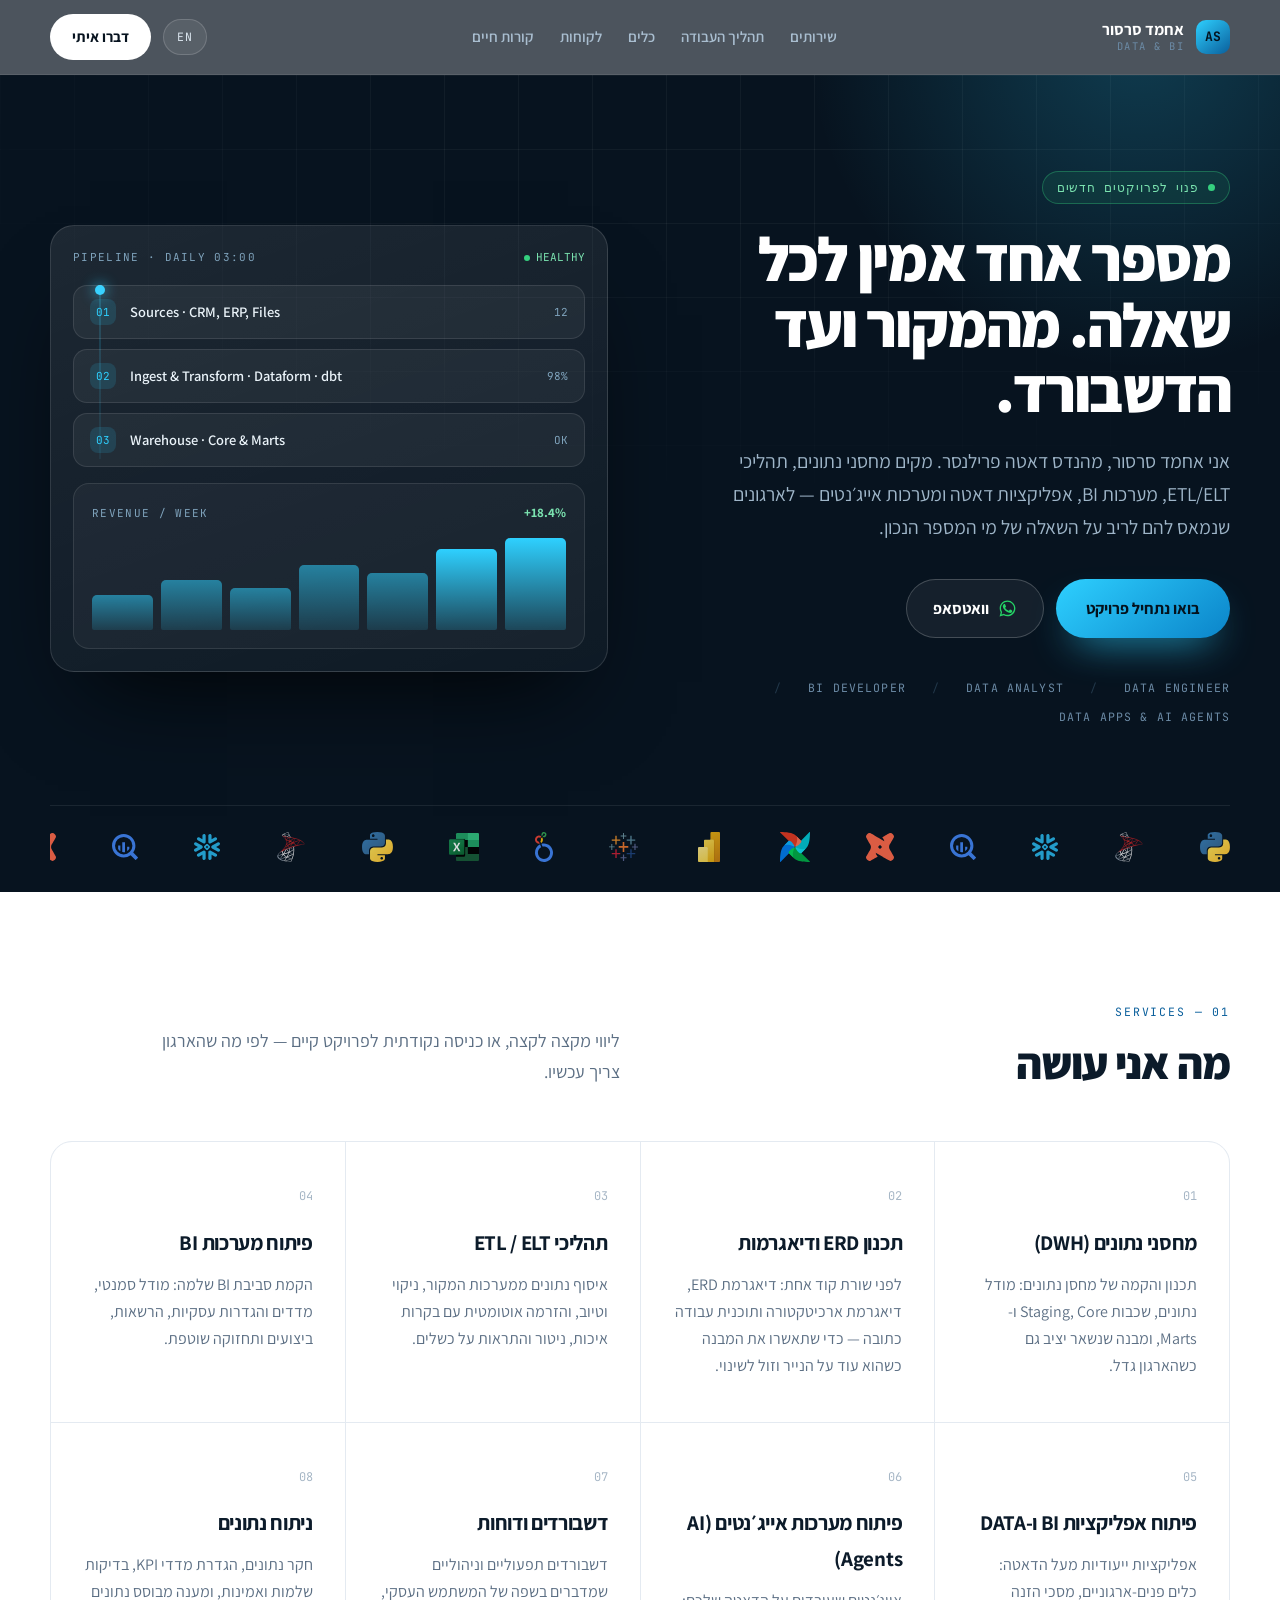
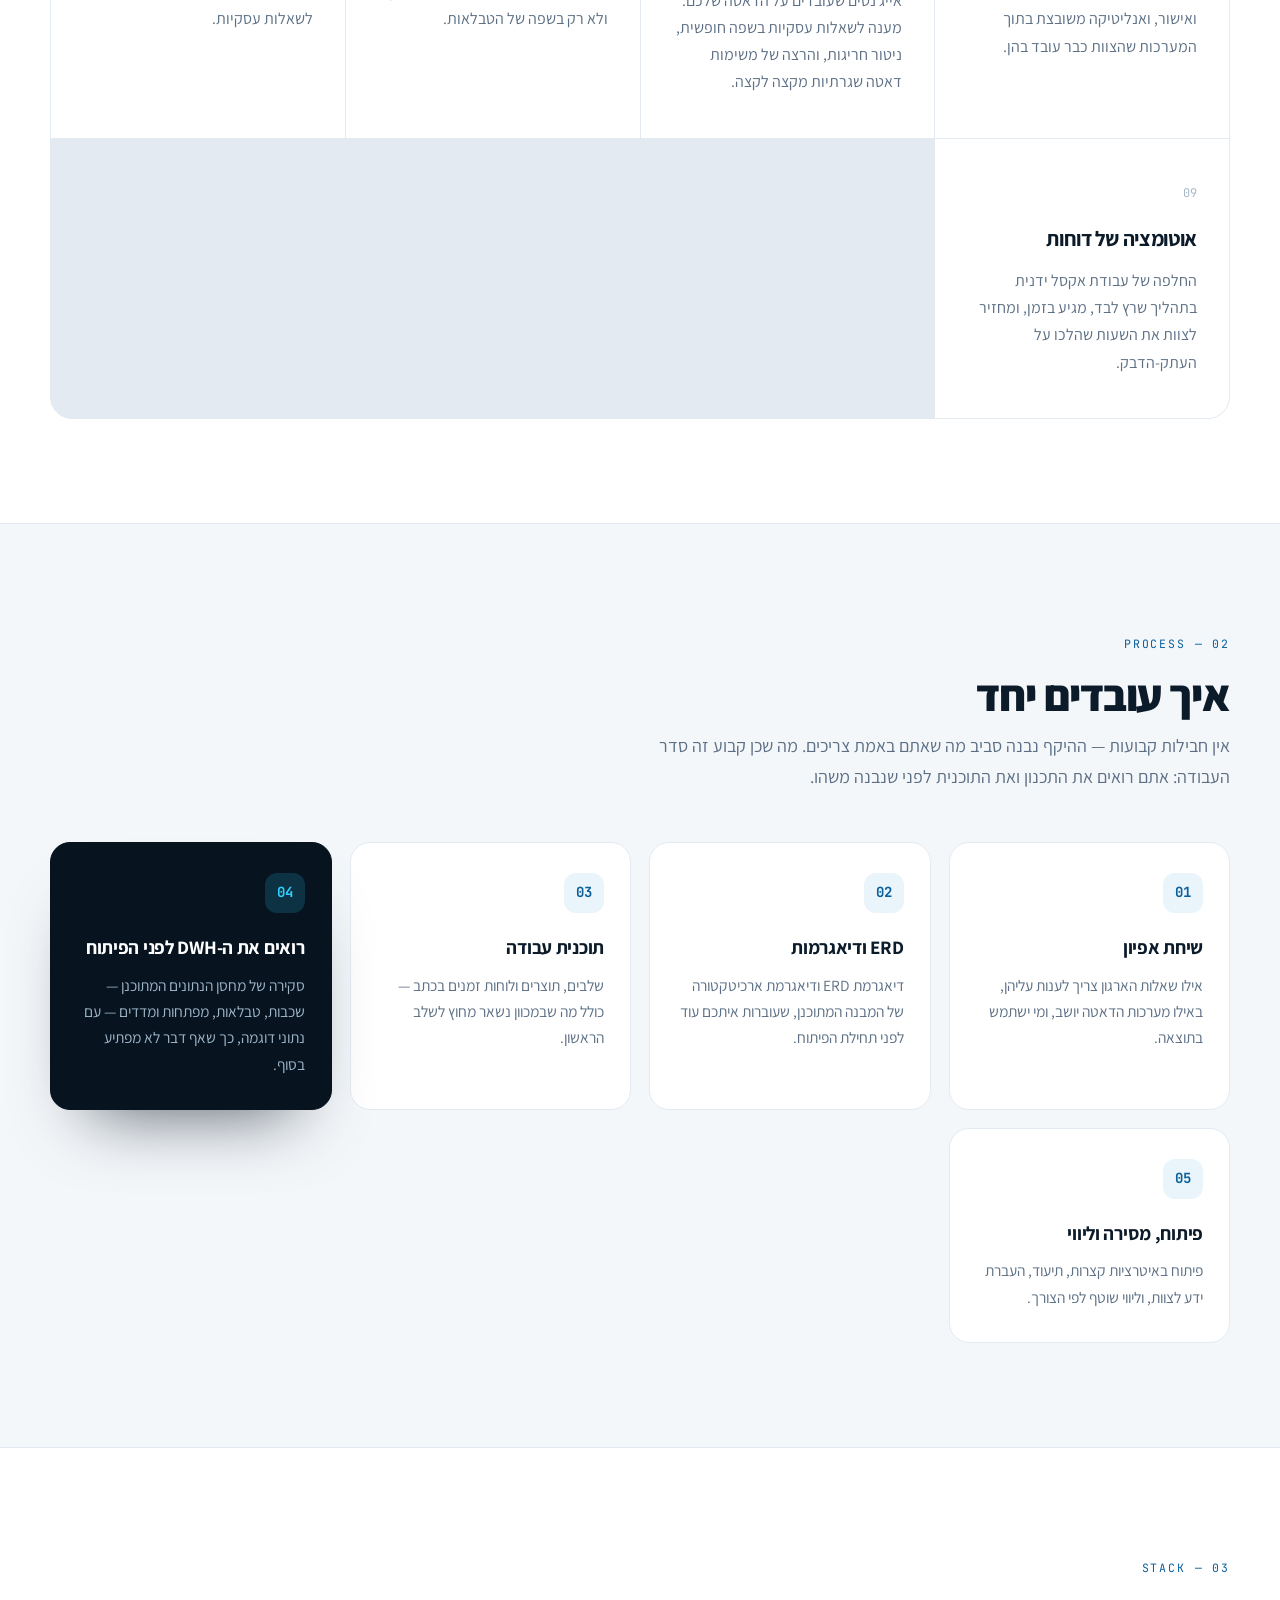
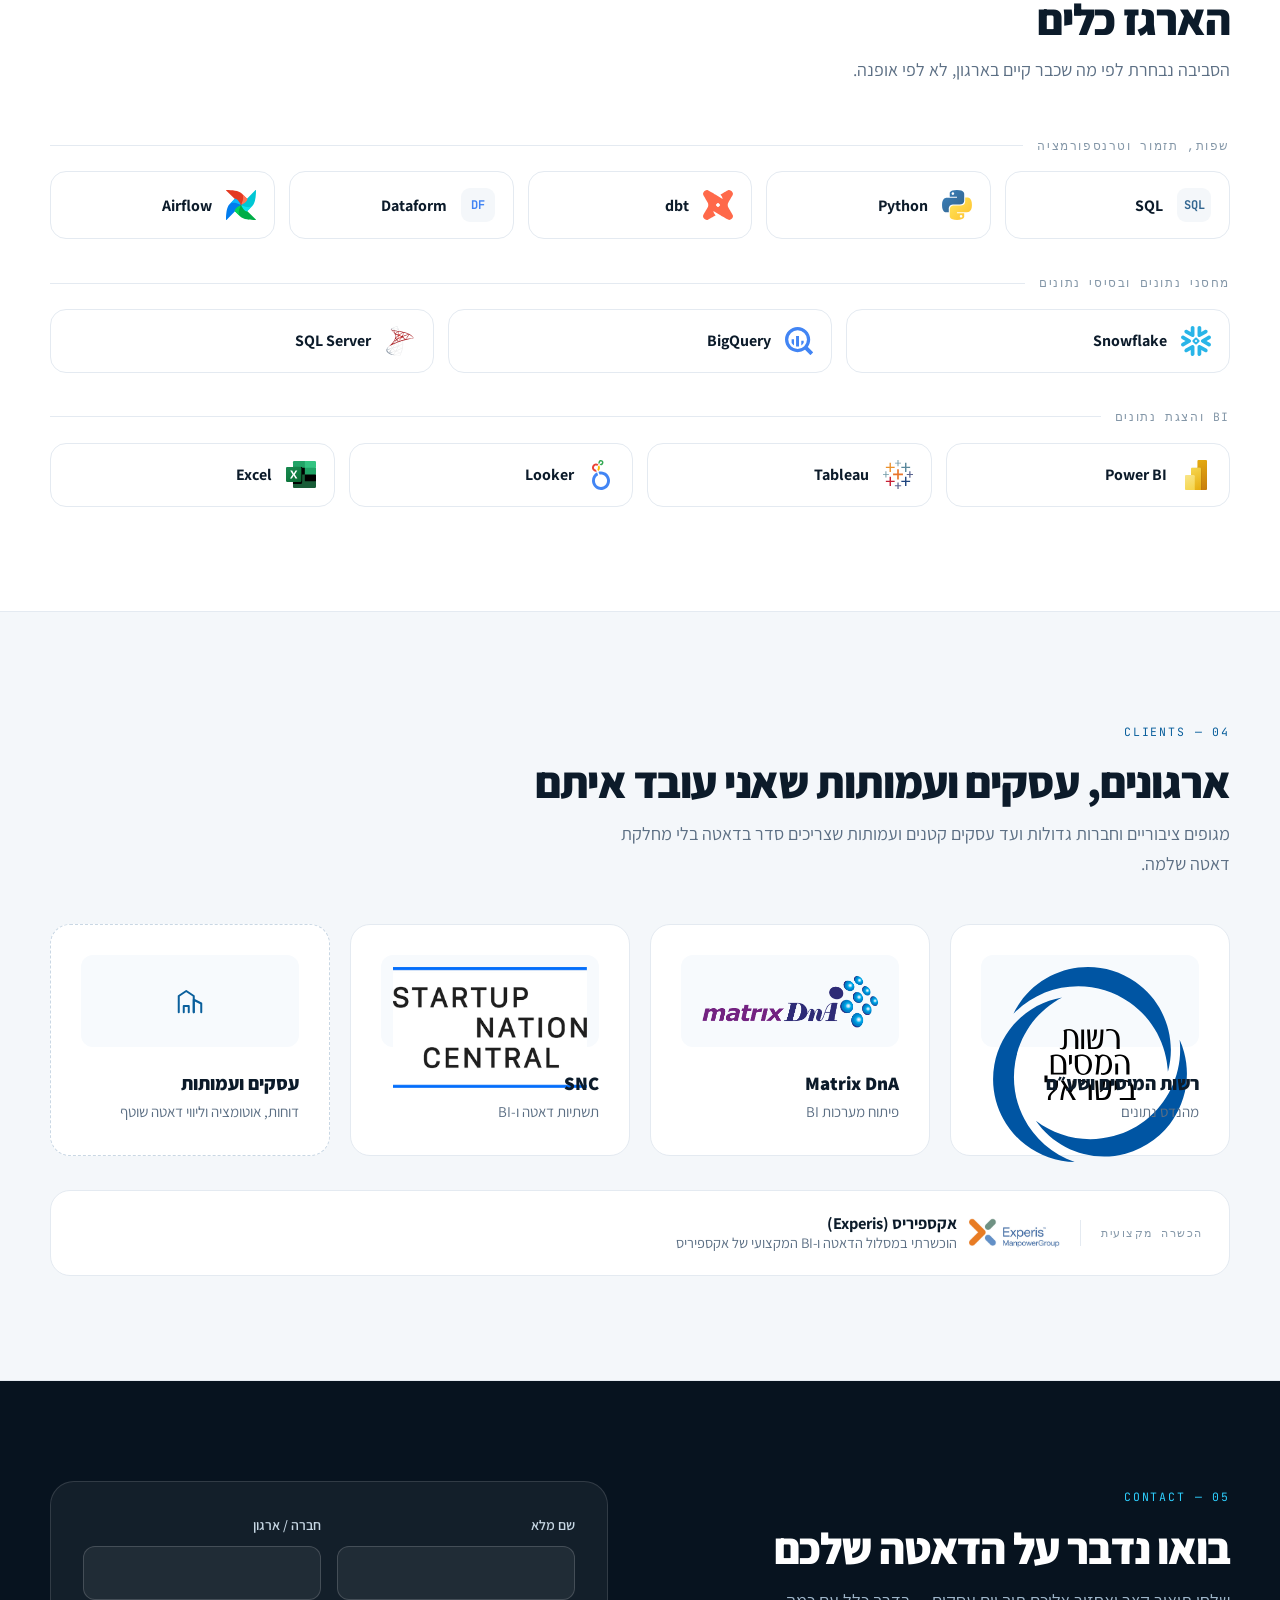
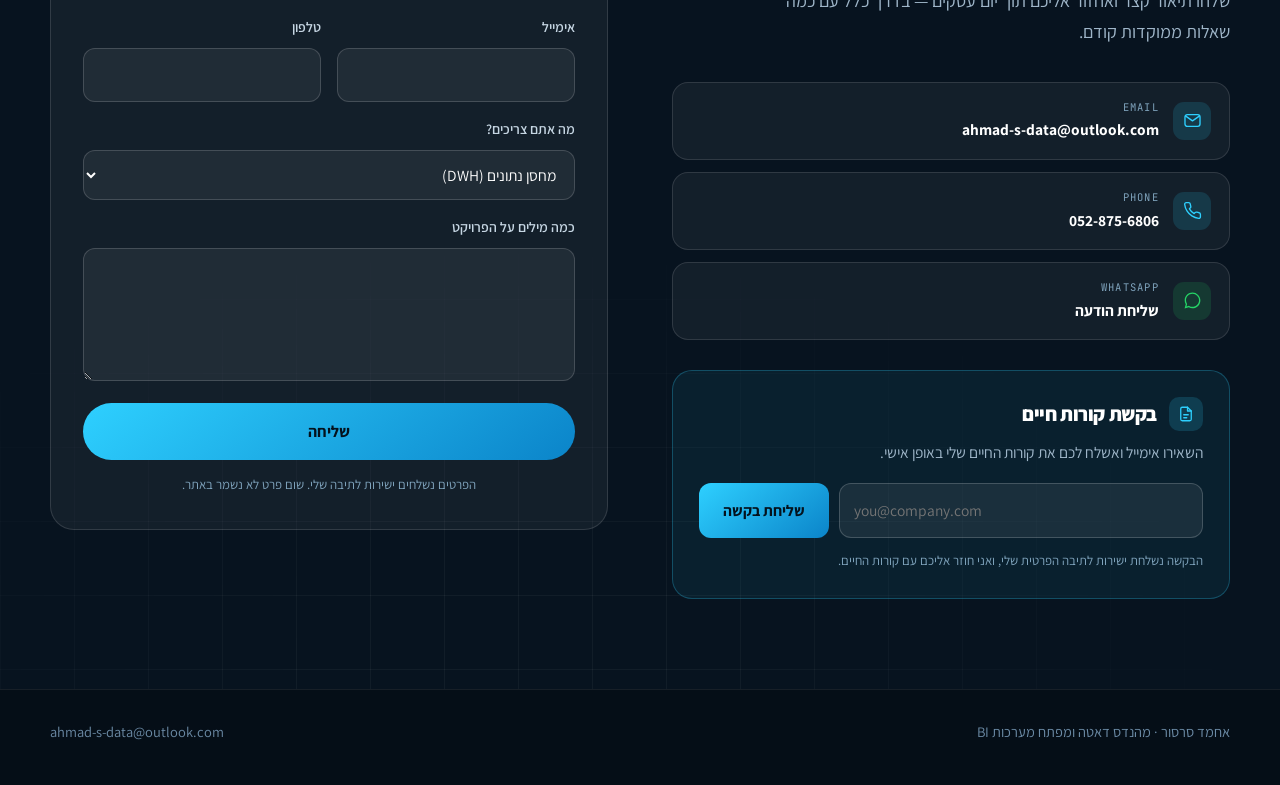
==== commit 92b9556c: "Constrain client logos to their tile max-height:100% was not clamping the square Tax Authority mark," ====
--- a/index.html
+++ b/index.html
@@ -371,21 +371,21 @@
       <div style="display: grid; grid-template-columns: repeat(auto-fit, minmax(260px, 1fr)); gap: 20px">
         <div data-reveal="1" style="background: #fff; border: 1px solid #E4EAF1; border-radius: 20px; padding: 30px">
           <div style="height: 92px; border-radius: 12px; background: #F7FAFD; display: grid; place-items: center; margin-bottom: 20px; padding: 12px; box-sizing: border-box">
-            <img src="assets/logos/Rashut_HaMisim.svg" alt="רשות המיסים ושע״ם" loading="lazy" style="max-height: 100%; max-width: 88%; object-fit: contain" />
+            <img src="assets/logos/Rashut_HaMisim.svg" alt="רשות המיסים ושע״ם" style="width: 100%; height: 100%; object-fit: contain" />
           </div>
           <div style="font-size: 19px; font-weight: 800" data-en="Israel Tax Authority (Shaam)">רשות המיסים ושע״ם</div>
           <div style="font-size: 15px; color: #5C6F84" data-en="Data Engineer">מהנדס נתונים</div>
         </div>
         <div data-reveal="1" style="background: #fff; border: 1px solid #E4EAF1; border-radius: 20px; padding: 30px">
           <div style="height: 92px; border-radius: 12px; background: #F7FAFD; display: grid; place-items: center; margin-bottom: 20px; padding: 12px; box-sizing: border-box">
-            <img src="assets/logos/logo-matrix-DnA_color.png" alt="matrix DnA" loading="lazy" style="max-height: 100%; max-width: 88%; object-fit: contain" />
+            <img src="assets/logos/logo-matrix-DnA_color.png" alt="matrix DnA" style="width: 100%; height: 100%; object-fit: contain" />
           </div>
           <div style="font-size: 19px; font-weight: 800">Matrix DnA</div>
           <div style="font-size: 15px; color: #5C6F84" data-en="BI development">פיתוח מערכות BI</div>
         </div>
         <div data-reveal="1" style="background: #fff; border: 1px solid #E4EAF1; border-radius: 20px; padding: 30px">
           <div style="height: 92px; border-radius: 12px; background: #F7FAFD; display: grid; place-items: center; margin-bottom: 20px; padding: 12px; box-sizing: border-box">
-            <img src="assets/logos/snc.png" alt="Startup Nation Central" loading="lazy" style="max-height: 100%; max-width: 88%; object-fit: contain" />
+            <img src="assets/logos/snc.png" alt="Startup Nation Central" style="width: 100%; height: 100%; object-fit: contain" />
           </div>
           <div style="font-size: 19px; font-weight: 800">SNC</div>
           <div style="font-size: 15px; color: #5C6F84" data-en="Data infrastructure &amp; BI">תשתיות דאטה ו-BI</div>
@@ -403,7 +403,7 @@
         <span style="font-family: 'JetBrains Mono', monospace; font-size: 11px; letter-spacing: .14em; color: #8497A8; text-transform: uppercase" data-en="Professional training">הכשרה מקצועית</span>
         <span style="width: 1px; height: 26px; background: #E4EAF1"></span>
         <span style="display: flex; align-items: center; gap: 12px">
-          <img src="assets/logos/experis.png" alt="Experis ManpowerGroup" loading="lazy" style="height: 30px; width: auto; flex: none" />
+          <img src="assets/logos/experis.png" alt="Experis ManpowerGroup" style="height: 30px; width: auto; flex: none" />
           <span style="display: grid; line-height: 1.3">
             <span style="font-weight: 700; font-size: 16.5px" data-en="Experis">אקספיריס (Experis)</span>
             <span style="font-size: 14.5px; color: #5C6F84" data-en="Certified in the Experis data &amp; BI professional track">הוכשרתי במסלול הדאטה ו-BI המקצועי של אקספיריס</span>
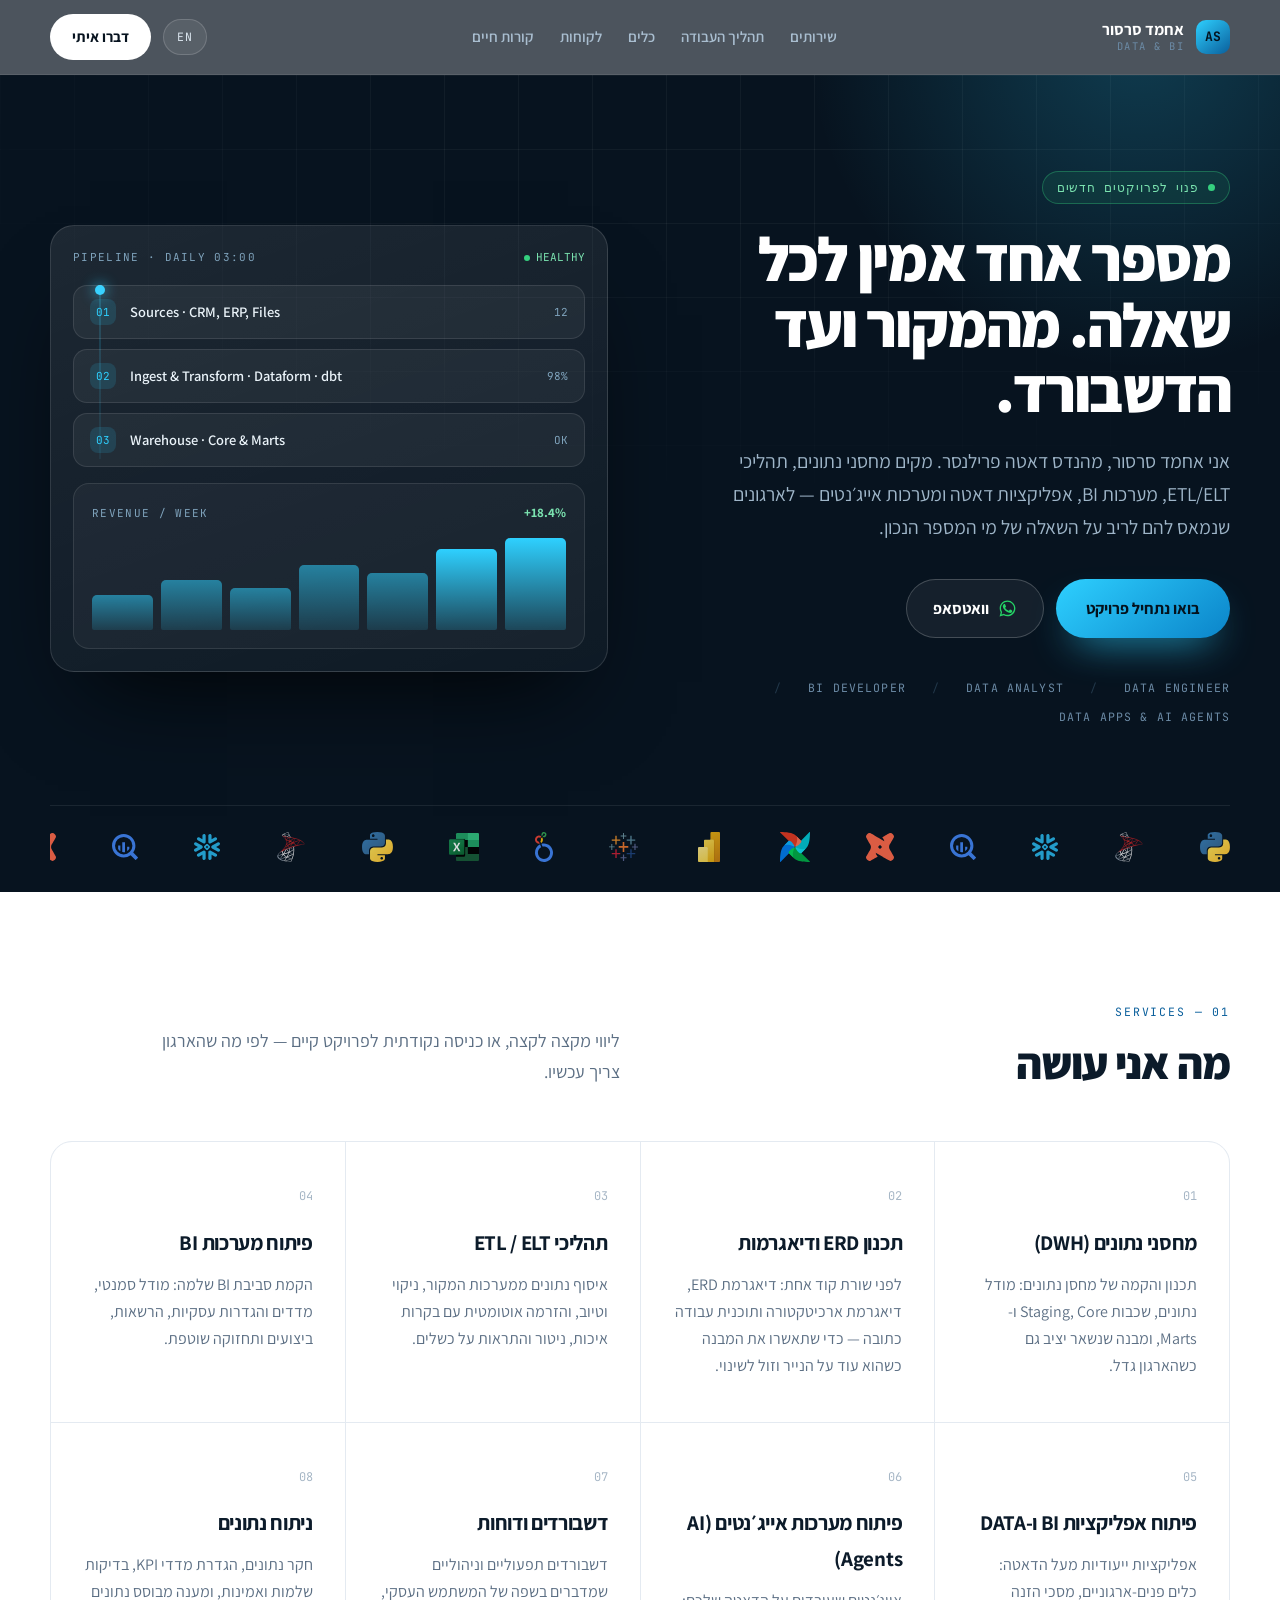
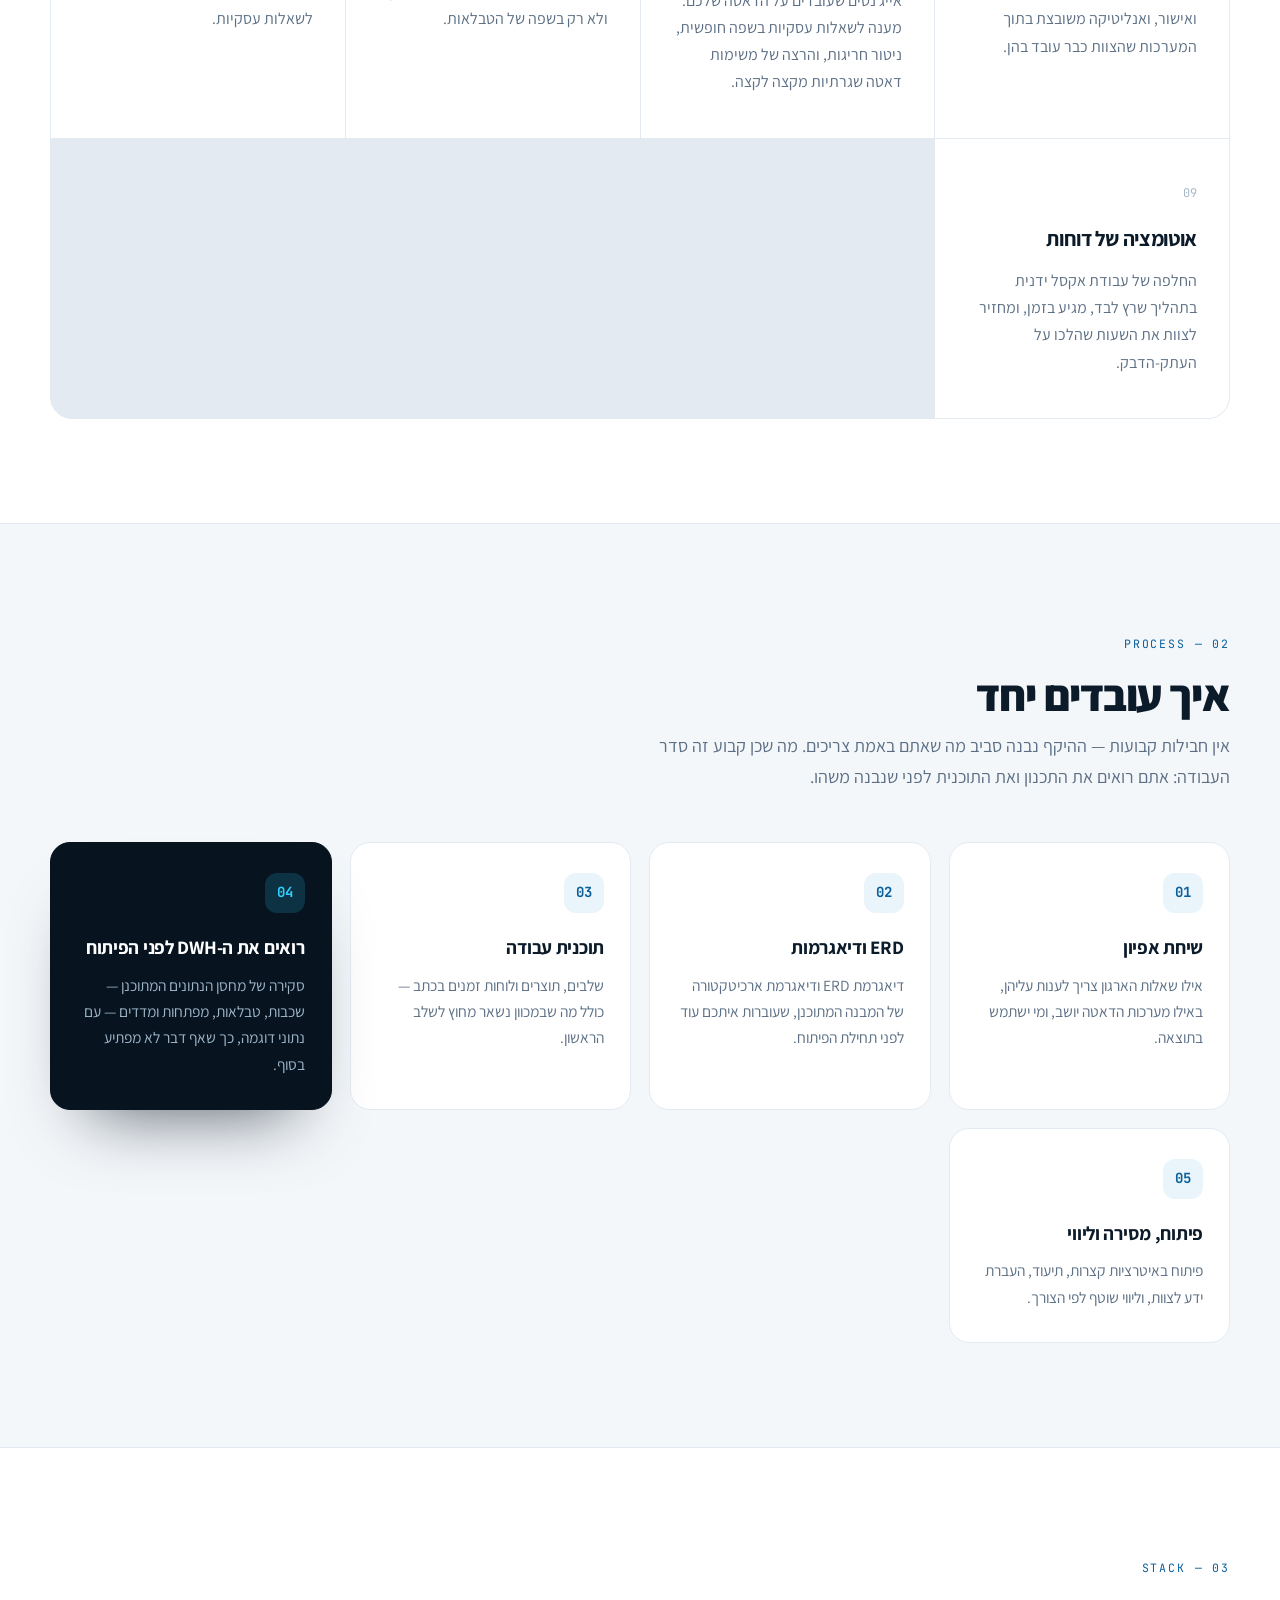
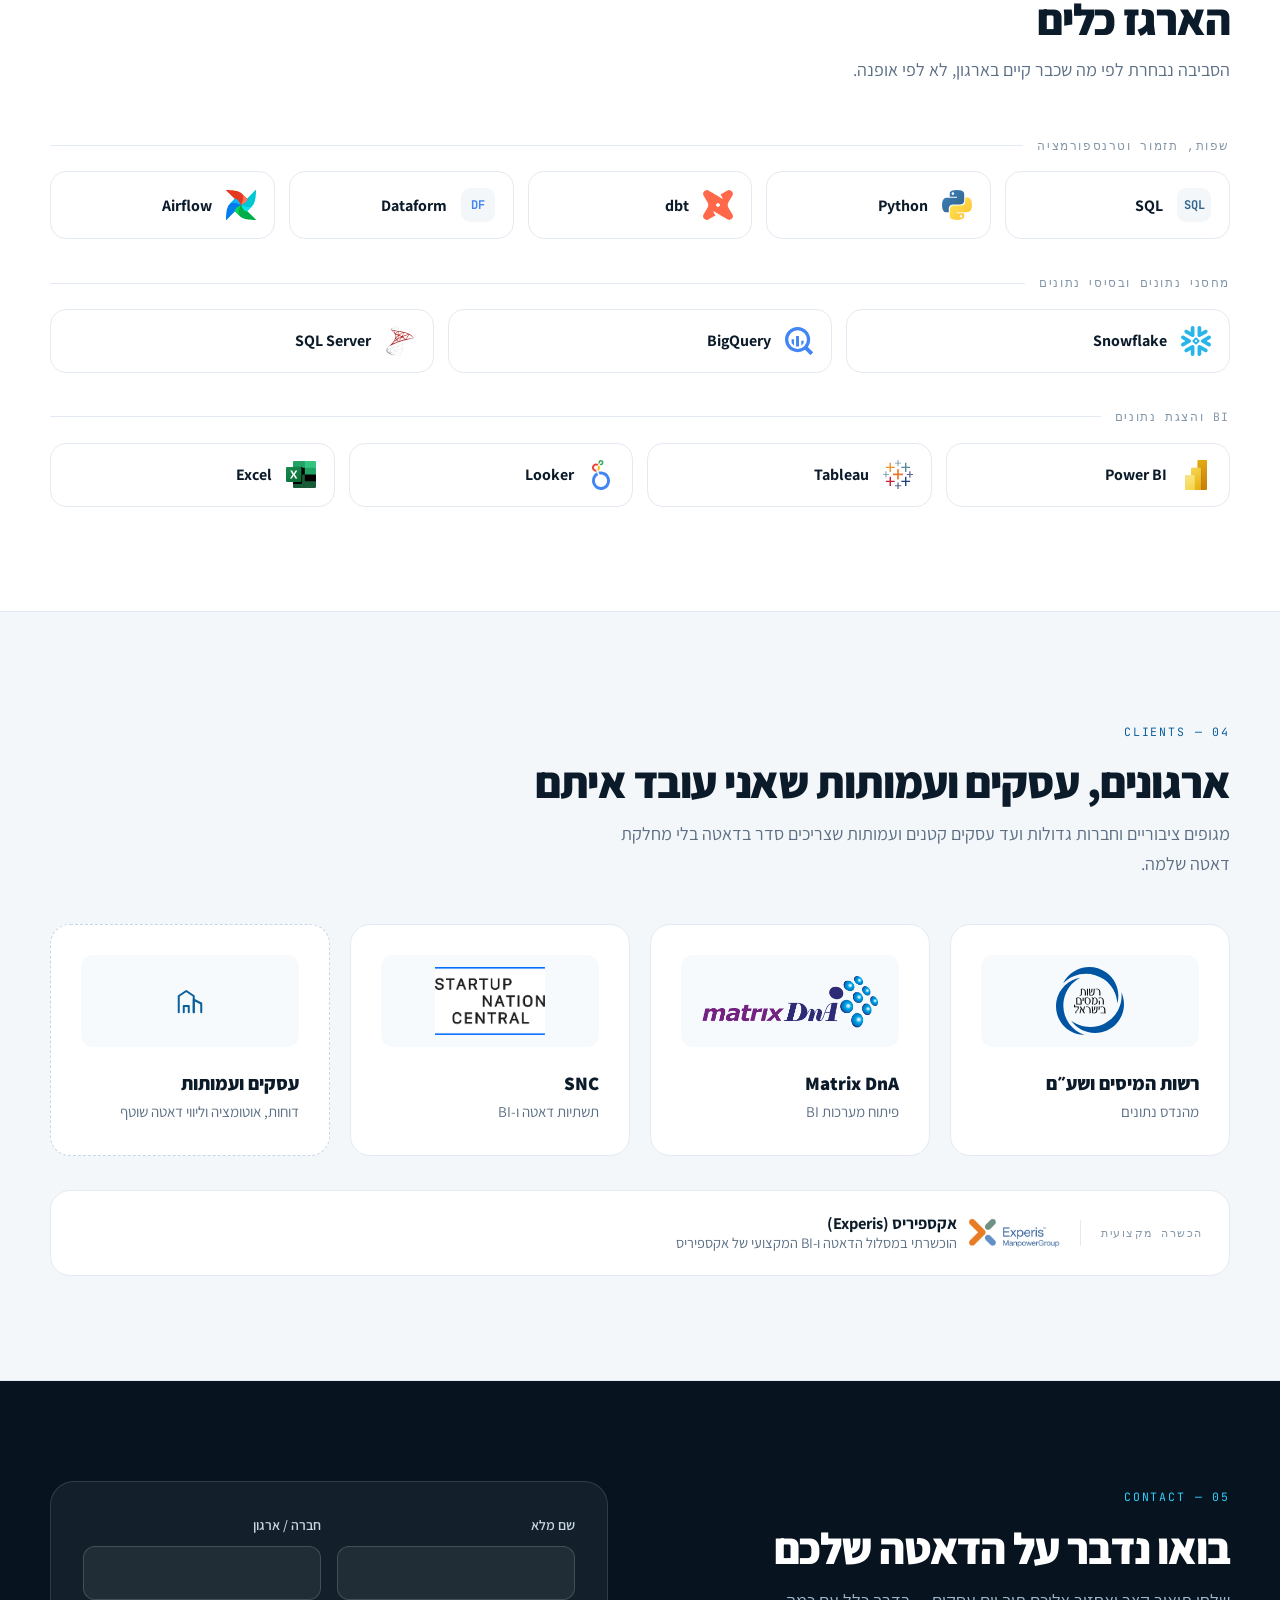
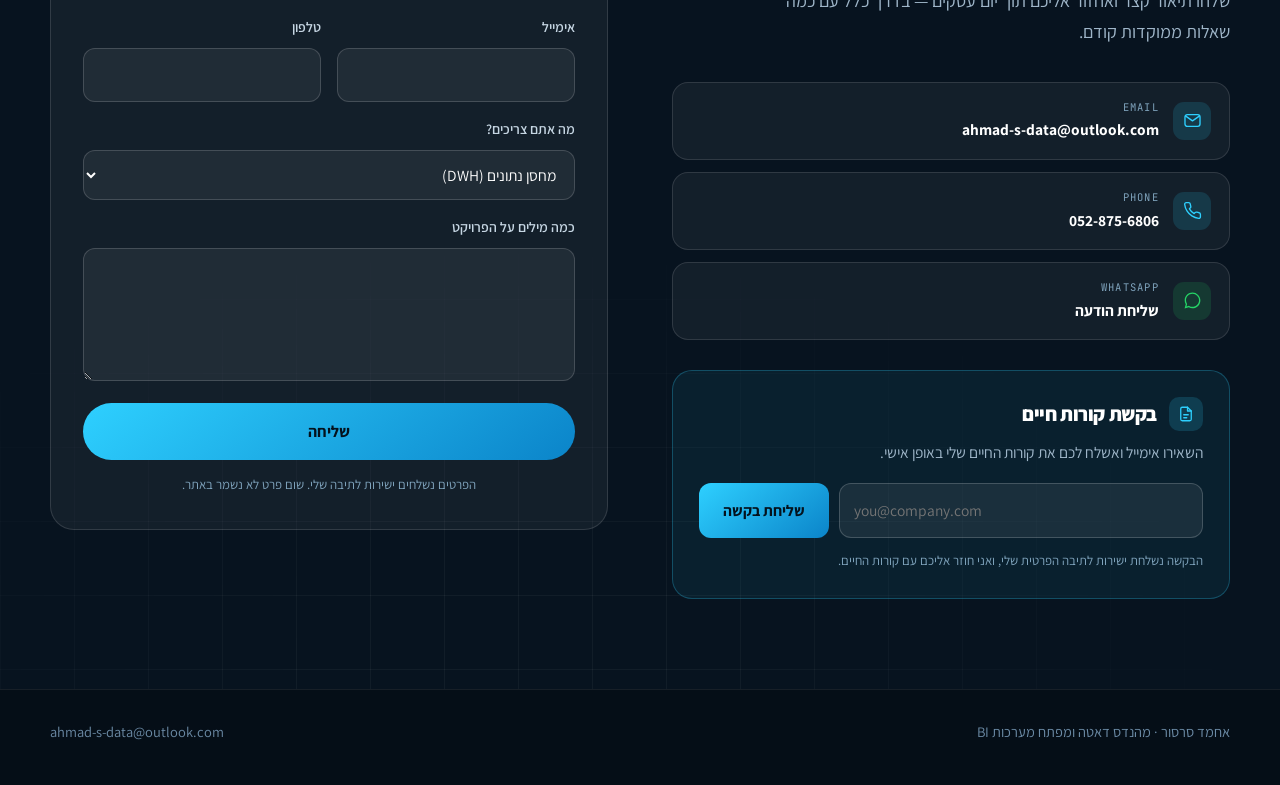
==== commit f243a90e: "Make the logo tile a block box so the image height resolves A percentage height on a centered grid i" ====
--- a/index.html
+++ b/index.html
@@ -370,22 +370,22 @@
       </div>
       <div style="display: grid; grid-template-columns: repeat(auto-fit, minmax(260px, 1fr)); gap: 20px">
         <div data-reveal="1" style="background: #fff; border: 1px solid #E4EAF1; border-radius: 20px; padding: 30px">
-          <div style="height: 92px; border-radius: 12px; background: #F7FAFD; display: grid; place-items: center; margin-bottom: 20px; padding: 12px; box-sizing: border-box">
-            <img src="assets/logos/Rashut_HaMisim.svg" alt="רשות המיסים ושע״ם" style="width: 100%; height: 100%; object-fit: contain" />
+          <div style="height: 92px; border-radius: 12px; background: #F7FAFD; display: block; margin-bottom: 20px; padding: 12px; box-sizing: border-box">
+            <img src="assets/logos/Rashut_HaMisim.svg" alt="רשות המיסים ושע״ם" style="display: block; width: 100%; height: 100%; object-fit: contain" />
           </div>
           <div style="font-size: 19px; font-weight: 800" data-en="Israel Tax Authority (Shaam)">רשות המיסים ושע״ם</div>
           <div style="font-size: 15px; color: #5C6F84" data-en="Data Engineer">מהנדס נתונים</div>
         </div>
         <div data-reveal="1" style="background: #fff; border: 1px solid #E4EAF1; border-radius: 20px; padding: 30px">
-          <div style="height: 92px; border-radius: 12px; background: #F7FAFD; display: grid; place-items: center; margin-bottom: 20px; padding: 12px; box-sizing: border-box">
-            <img src="assets/logos/logo-matrix-DnA_color.png" alt="matrix DnA" style="width: 100%; height: 100%; object-fit: contain" />
+          <div style="height: 92px; border-radius: 12px; background: #F7FAFD; display: block; margin-bottom: 20px; padding: 12px; box-sizing: border-box">
+            <img src="assets/logos/logo-matrix-DnA_color.png" alt="matrix DnA" style="display: block; width: 100%; height: 100%; object-fit: contain" />
           </div>
           <div style="font-size: 19px; font-weight: 800">Matrix DnA</div>
           <div style="font-size: 15px; color: #5C6F84" data-en="BI development">פיתוח מערכות BI</div>
         </div>
         <div data-reveal="1" style="background: #fff; border: 1px solid #E4EAF1; border-radius: 20px; padding: 30px">
-          <div style="height: 92px; border-radius: 12px; background: #F7FAFD; display: grid; place-items: center; margin-bottom: 20px; padding: 12px; box-sizing: border-box">
-            <img src="assets/logos/snc.png" alt="Startup Nation Central" style="width: 100%; height: 100%; object-fit: contain" />
+          <div style="height: 92px; border-radius: 12px; background: #F7FAFD; display: block; margin-bottom: 20px; padding: 12px; box-sizing: border-box">
+            <img src="assets/logos/snc.png" alt="Startup Nation Central" style="display: block; width: 100%; height: 100%; object-fit: contain" />
           </div>
           <div style="font-size: 19px; font-weight: 800">SNC</div>
           <div style="font-size: 15px; color: #5C6F84" data-en="Data infrastructure &amp; BI">תשתיות דאטה ו-BI</div>
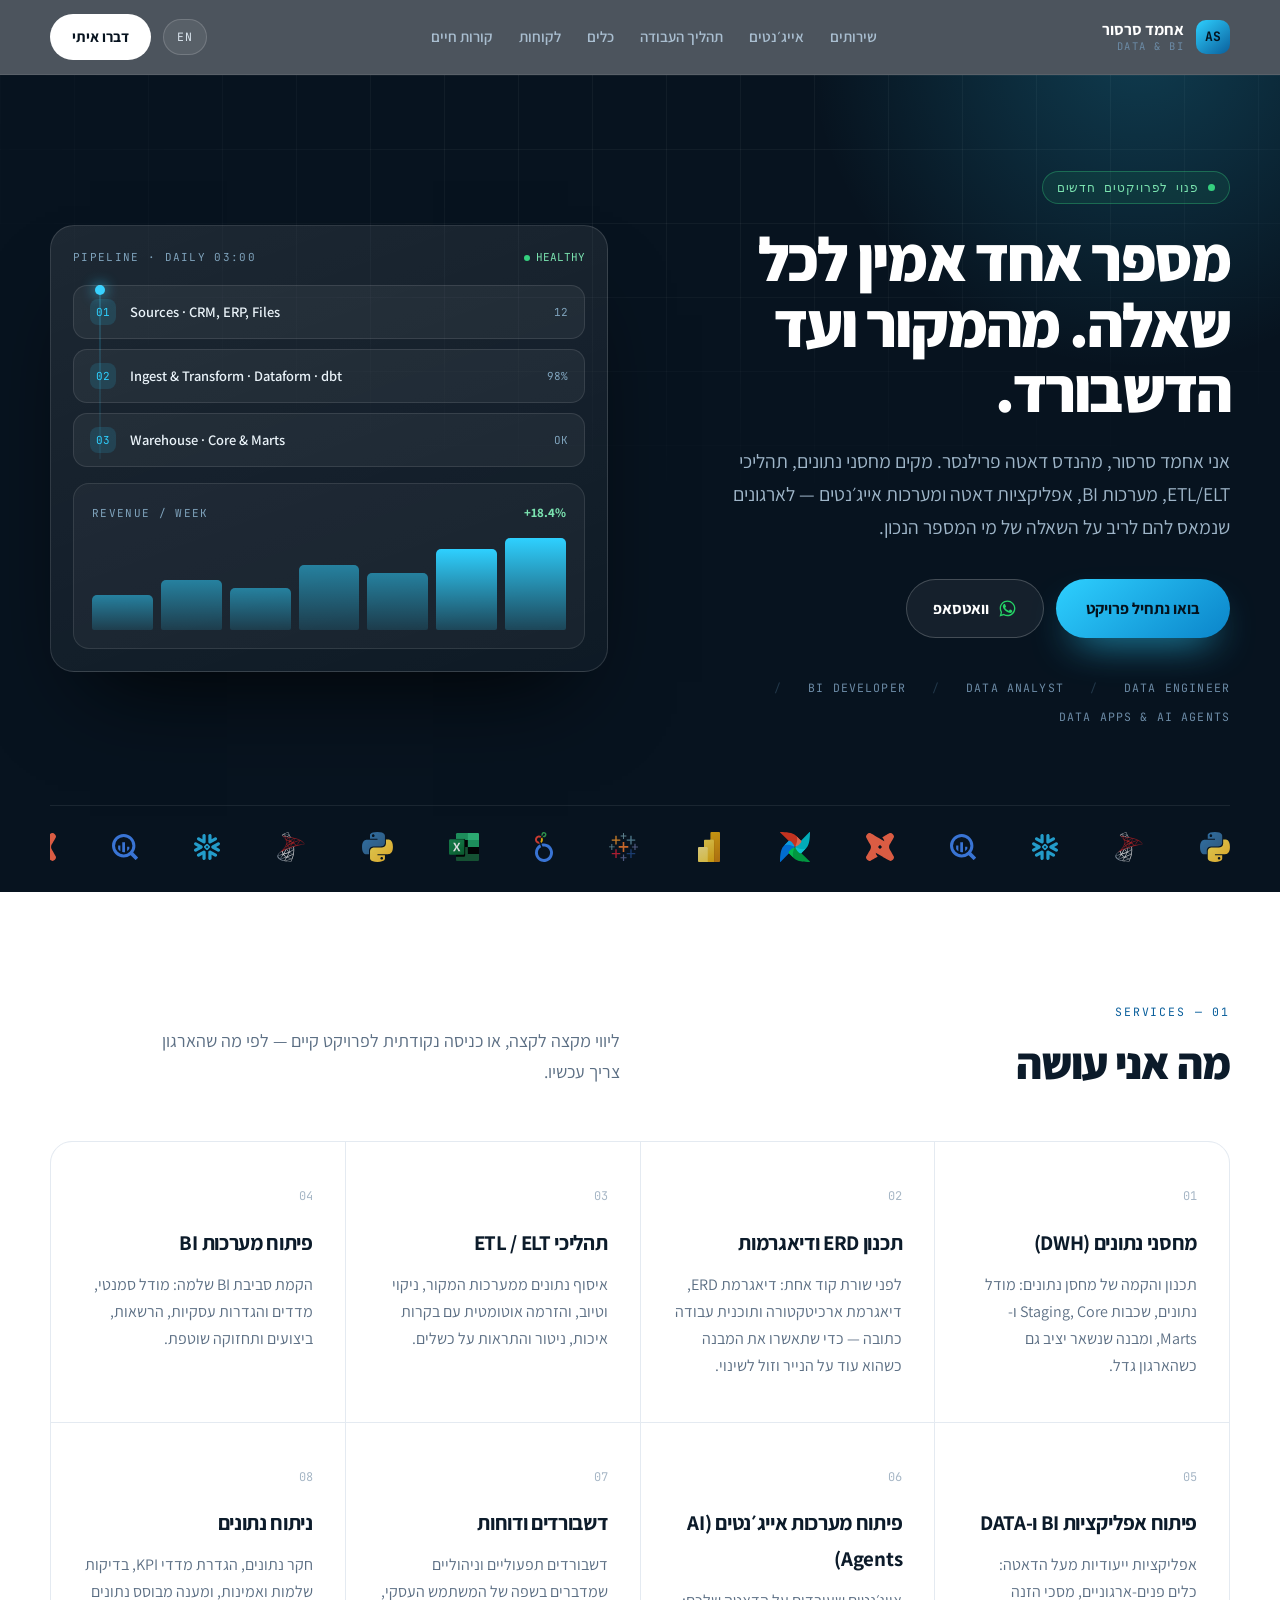
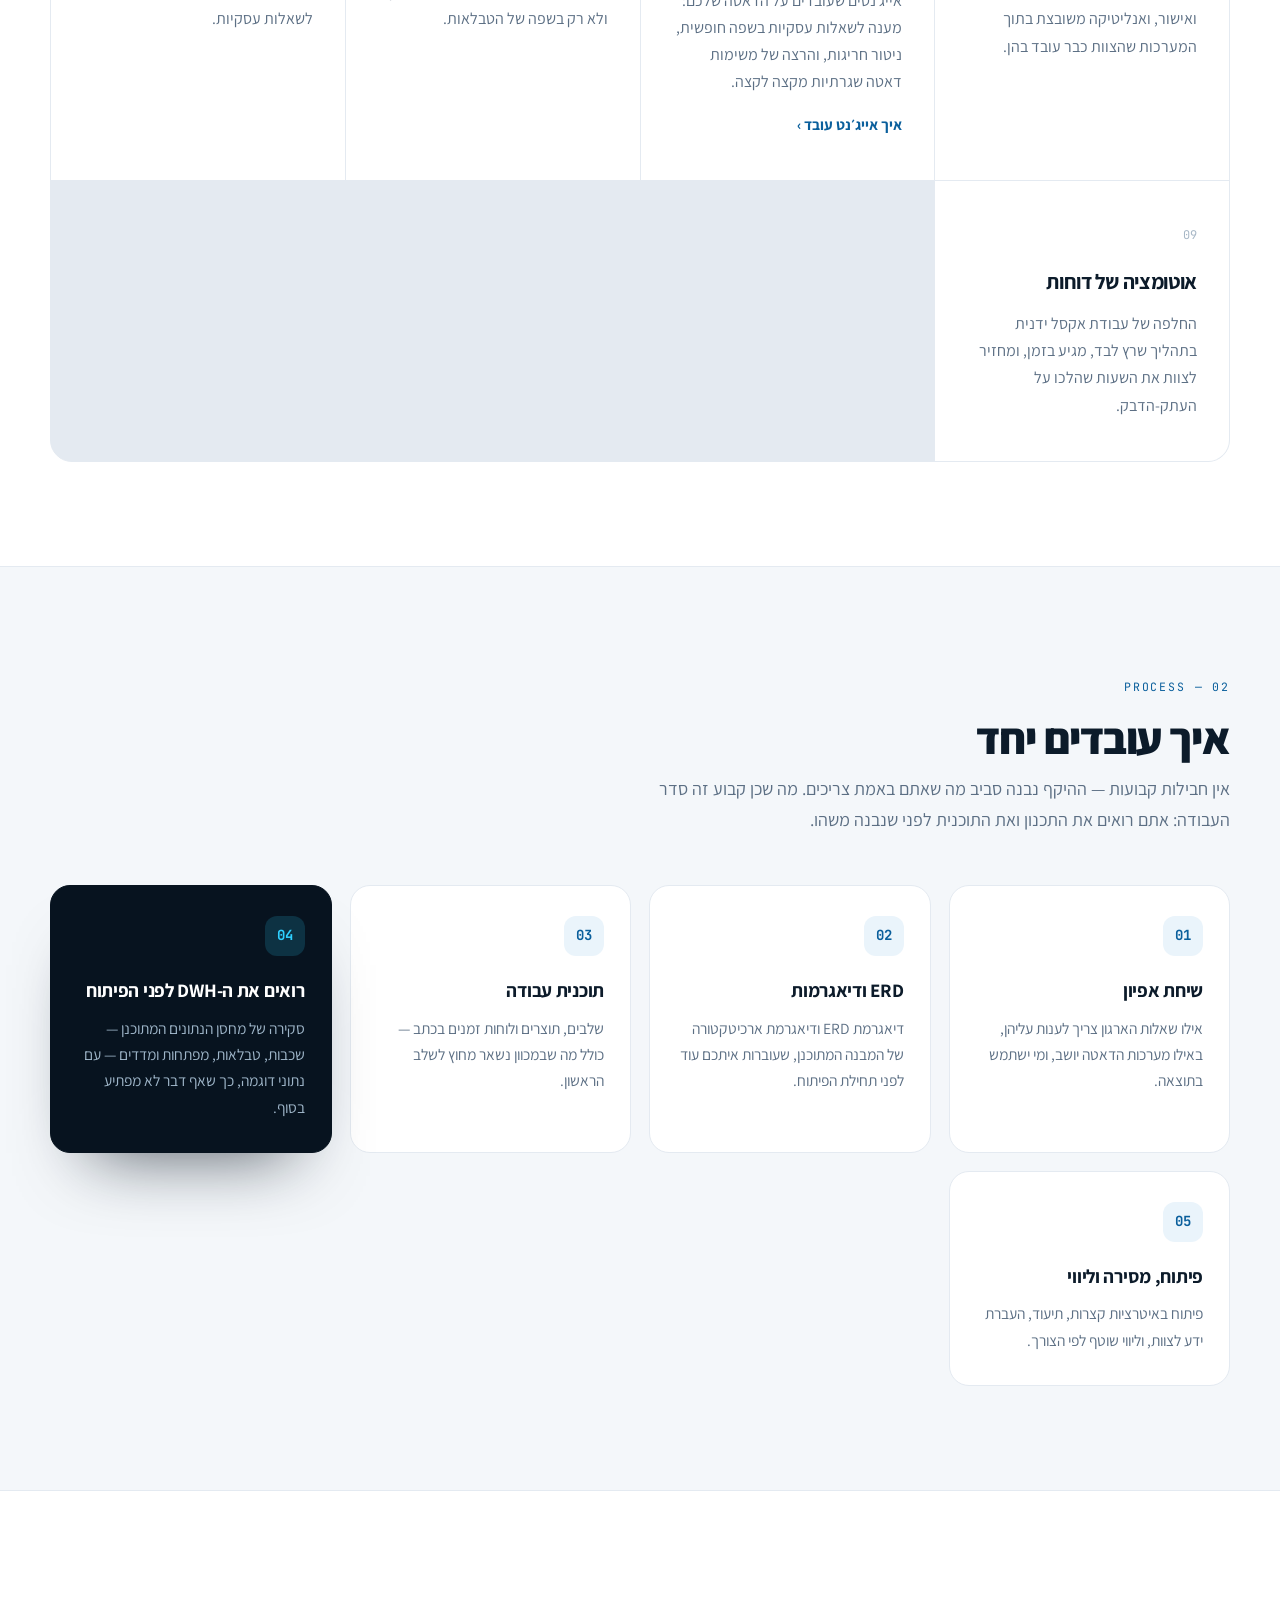
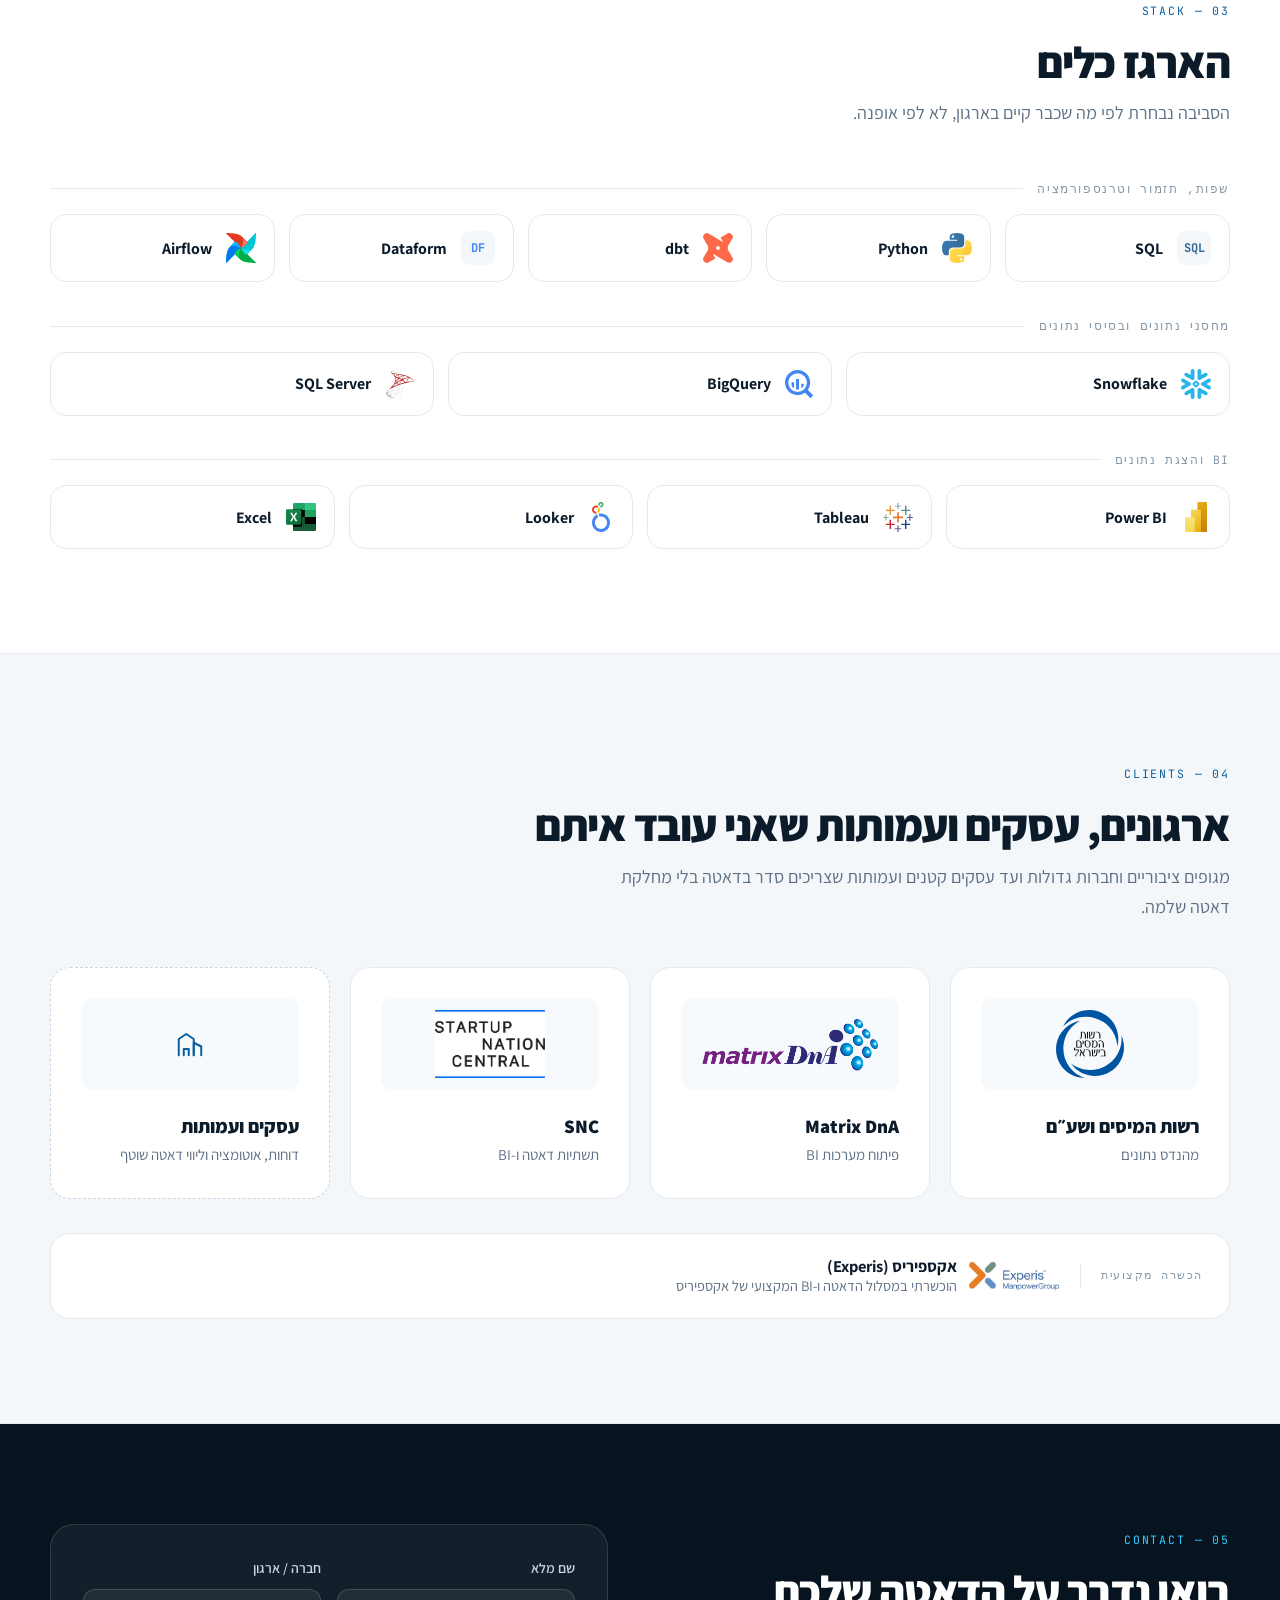
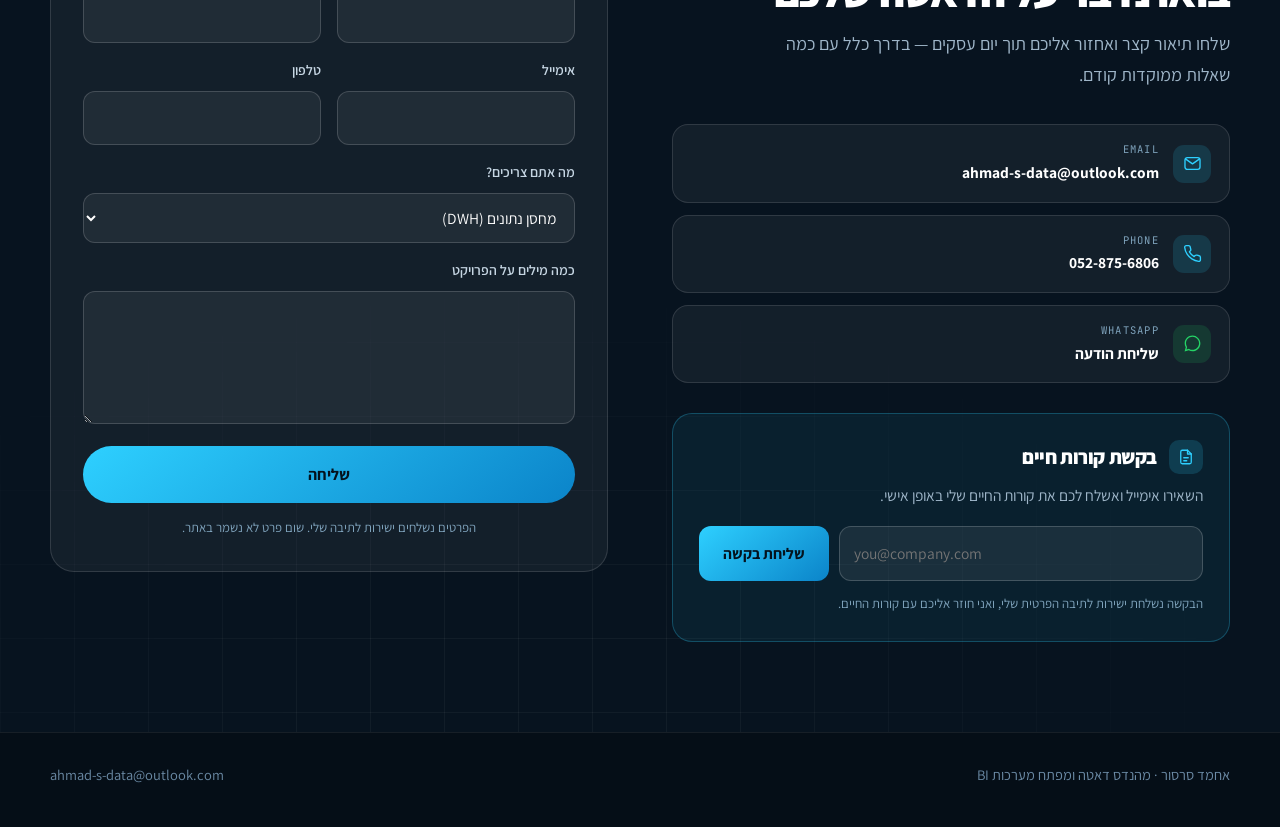
==== commit 8f77c81b: "Add a dedicated AI agents page New agents.html in the site's own dark/cyan language: hero with a liv" ====
--- a/index.html
+++ b/index.html
@@ -68,6 +68,7 @@
       </a>
       <nav style="display: flex; gap: 26px; align-items: center; flex-wrap: wrap">
         <a href="#services" style="color: #A9BED0; text-decoration: none; font-size: 15px; font-weight: 600" class="hv0" data-en="Services">שירותים</a>
+        <a href="agents.html" style="color: #A9BED0; text-decoration: none; font-size: 15px; font-weight: 600" class="hv1" data-en="AI agents">אייג׳נטים</a>
         <a href="#process" style="color: #A9BED0; text-decoration: none; font-size: 15px; font-weight: 600" class="hv1" data-en="Process">תהליך העבודה</a>
         <a href="#tech" style="color: #A9BED0; text-decoration: none; font-size: 15px; font-weight: 600" class="hv2" data-en="Stack">כלים</a>
         <a href="#clients" style="color: #A9BED0; text-decoration: none; font-size: 15px; font-weight: 600" class="hv3" data-en="Clients">לקוחות</a>
@@ -217,6 +218,7 @@
           <span style="font-family: 'JetBrains Mono', monospace; font-size: 12px; color: #A7B7C6">06</span>
           <h3 style="font-size: 21px; font-weight: 700; letter-spacing: -.015em; margin: 16px 0 10px" data-en="AI agent systems">פיתוח מערכות אייג׳נטים (AI Agents)</h3>
           <p style="margin: 0; color: #5C6F84; font-size: 16px; line-height: 1.7" data-en="Agents that work on your data: answering business questions in natural language, monitoring anomalies, and running routine data tasks end to end.">אייג׳נטים שעובדים על הדאטה שלכם: מענה לשאלות עסקיות בשפה חופשית, ניטור חריגות, והרצה של משימות דאטה שגרתיות מקצה לקצה.</p>
+          <a href="agents.html" style="display: inline-flex; align-items: center; gap: 7px; margin-top: 16px; font-size: 15px; font-weight: 700; color: #0A5F9C; text-decoration: none" data-en="How an agent works &rsaquo;">איך אייג׳נט עובד &rsaquo;</a>
         </article>
         <article data-reveal="1" style="background: #fff; padding: 38px 32px 42px" class="hv15">
           <span style="font-family: 'JetBrains Mono', monospace; font-size: 12px; color: #A7B7C6">07</span>
@@ -547,8 +549,8 @@
 
 var root = document.getElementById('top');
 function isEn() { return root.getAttribute('dir') === 'ltr'; }
-document.getElementById('lang-toggle').addEventListener('click', function () {
-  var en = !isEn();
+/* the chosen language has to survive the jump between index.html and agents.html */
+function applyLang(en) {
   root.setAttribute('dir', en ? 'ltr' : 'rtl');
   document.querySelectorAll('[data-en]').forEach(function (el) {
     if (!el.dataset.he) el.dataset.he = el.innerHTML;
@@ -560,7 +562,10 @@
   });
   document.documentElement.lang = en ? 'en' : 'he';
   document.getElementById('lang-label').textContent = en ? '\u05e2\u05d1' : 'EN';
-});
+  try { localStorage.setItem('as-lang', en ? 'en' : 'he'); } catch (err) {}
+}
+document.getElementById('lang-toggle').addEventListener('click', function () { applyLang(!isEn()); });
+try { if (localStorage.getItem('as-lang') === 'en') applyLang(true); } catch (err) {}
 
 /* Contact forms: delivered by email through the same service the Data Clinic site uses.
    Every <form data-contact> holds a .cf-ok banner, a .cf-bad banner, a submit button
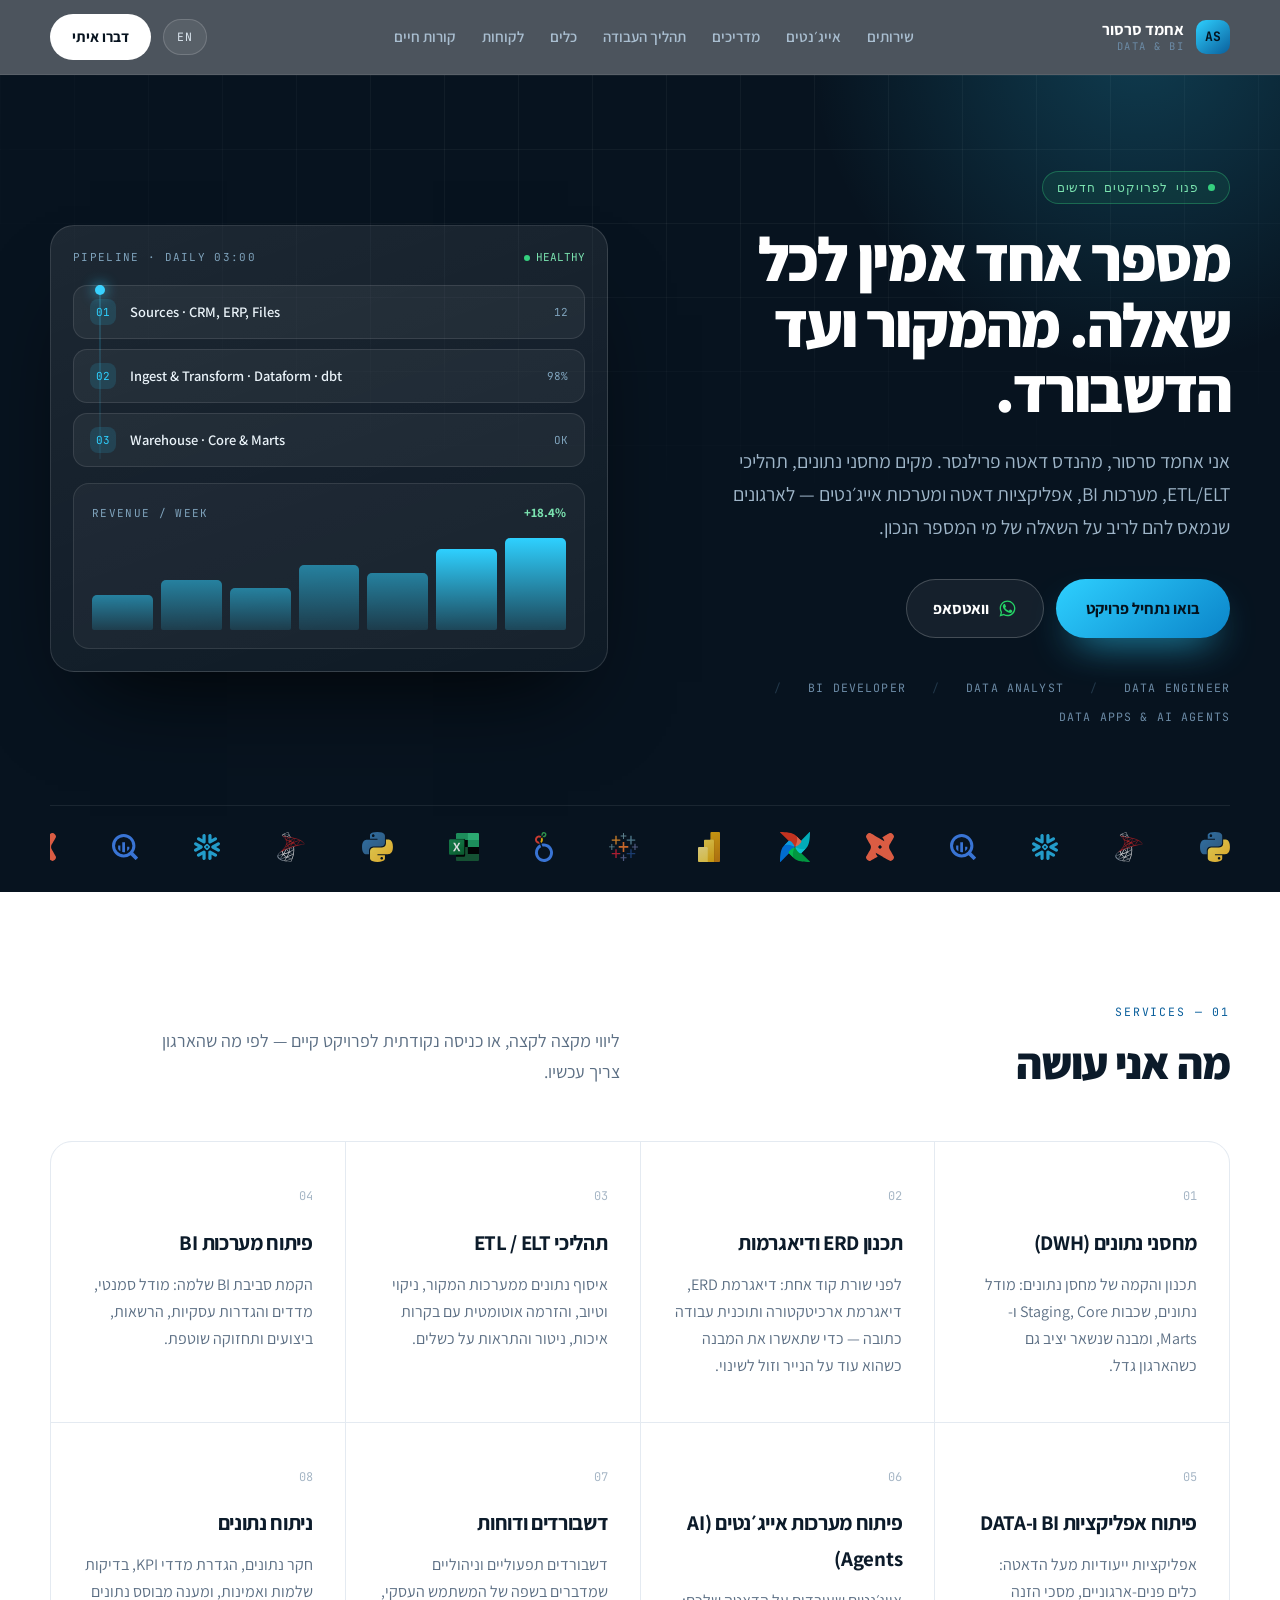
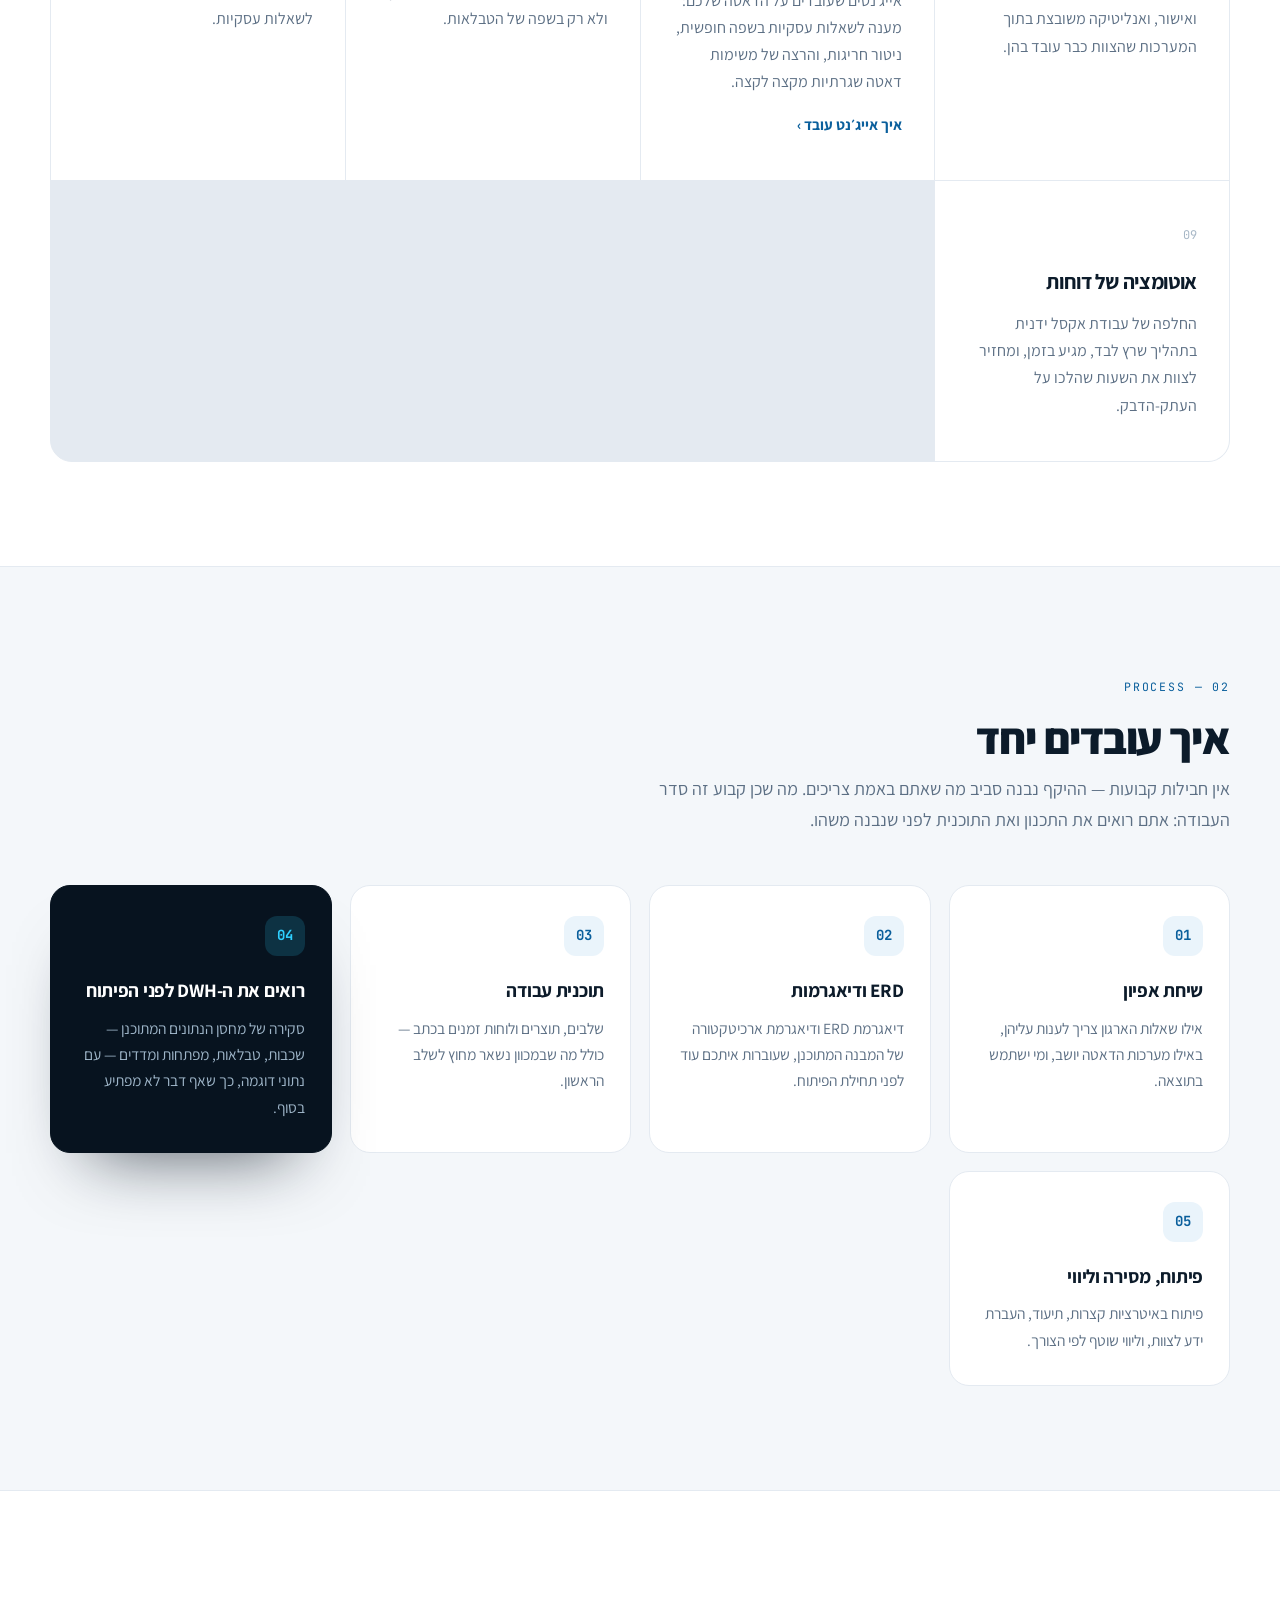
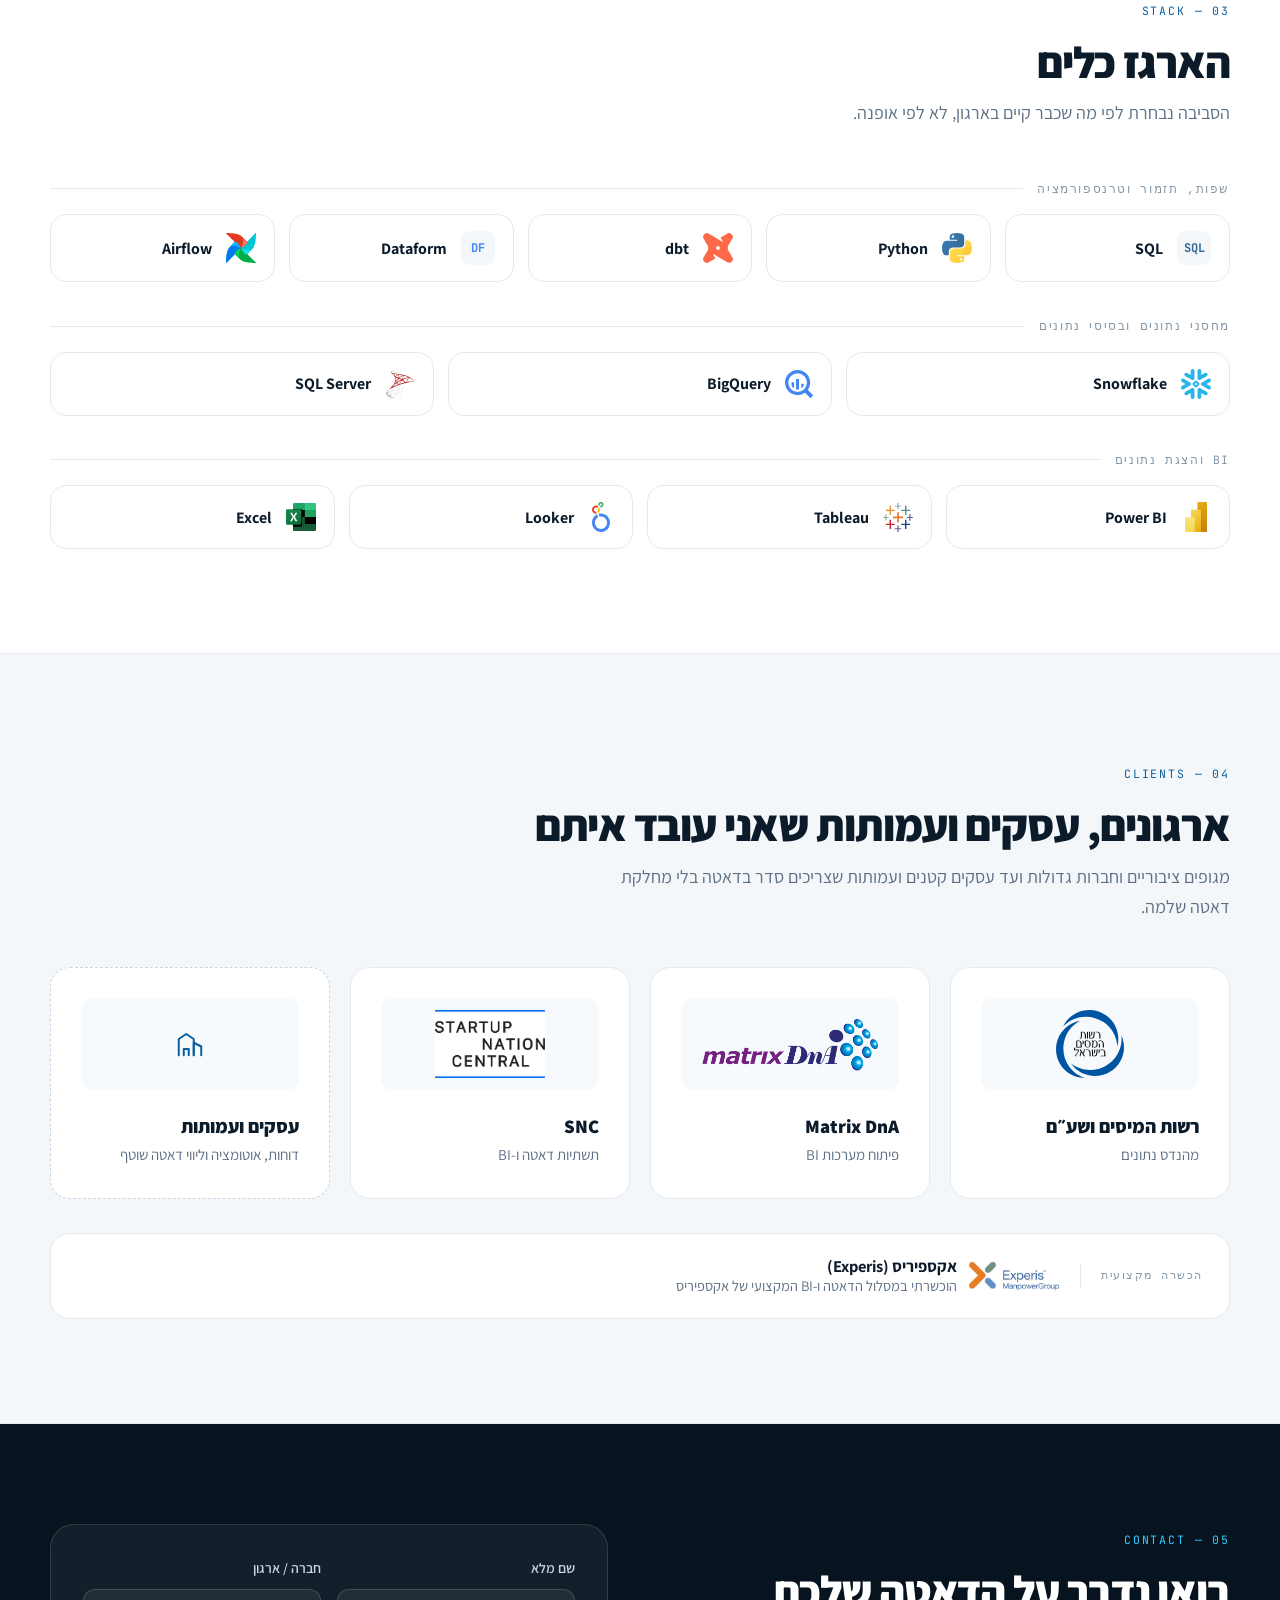
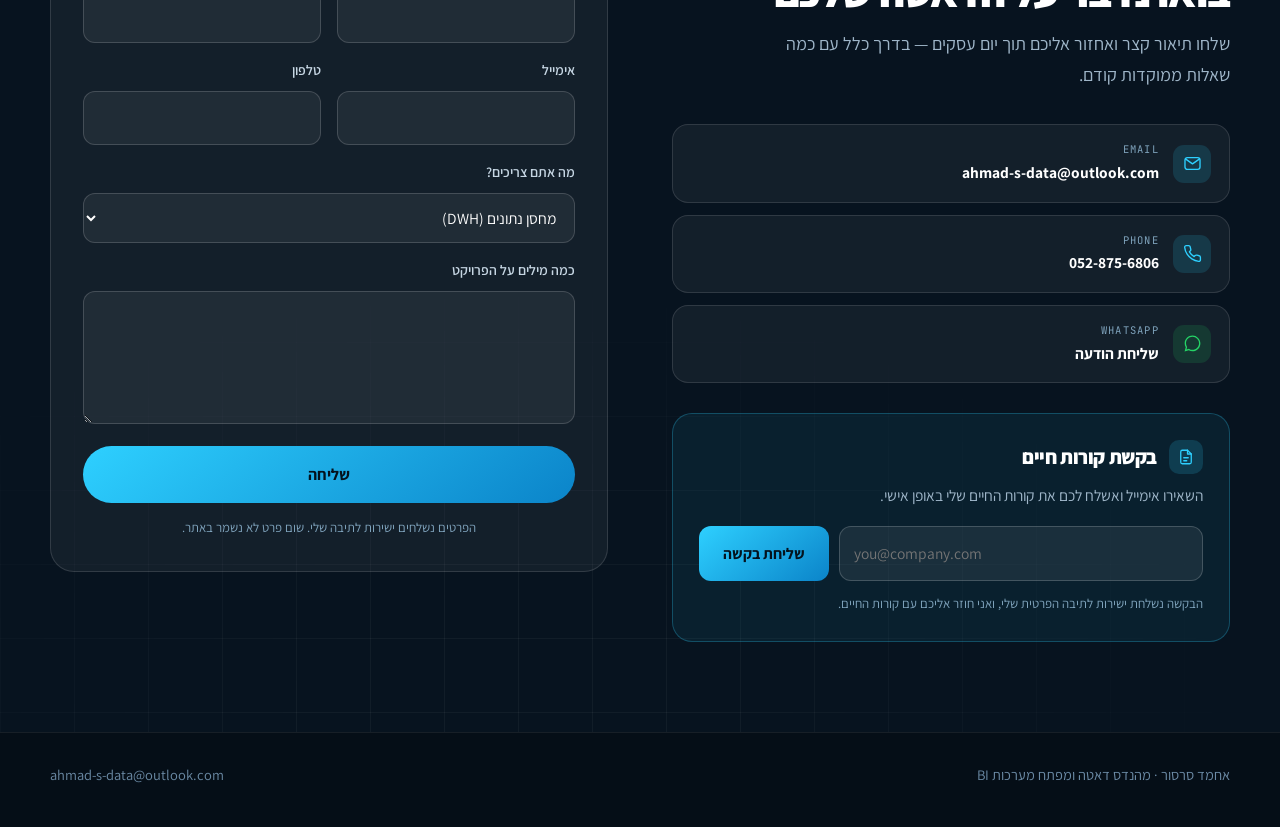
==== commit 1bd226df: "Add the guides section: hub plus BI, warehouse and dbt articles Ports all the Data Clinic learn mate" ====
--- a/index.html
+++ b/index.html
@@ -69,6 +69,7 @@
       <nav style="display: flex; gap: 26px; align-items: center; flex-wrap: wrap">
         <a href="#services" style="color: #A9BED0; text-decoration: none; font-size: 15px; font-weight: 600" class="hv0" data-en="Services">שירותים</a>
         <a href="agents.html" style="color: #A9BED0; text-decoration: none; font-size: 15px; font-weight: 600" class="hv1" data-en="AI agents">אייג׳נטים</a>
+        <a href="learn.html" style="color: #A9BED0; text-decoration: none; font-size: 15px; font-weight: 600" class="hv2" data-en="Guides">מדריכים</a>
         <a href="#process" style="color: #A9BED0; text-decoration: none; font-size: 15px; font-weight: 600" class="hv1" data-en="Process">תהליך העבודה</a>
         <a href="#tech" style="color: #A9BED0; text-decoration: none; font-size: 15px; font-weight: 600" class="hv2" data-en="Stack">כלים</a>
         <a href="#clients" style="color: #A9BED0; text-decoration: none; font-size: 15px; font-weight: 600" class="hv3" data-en="Clients">לקוחות</a>
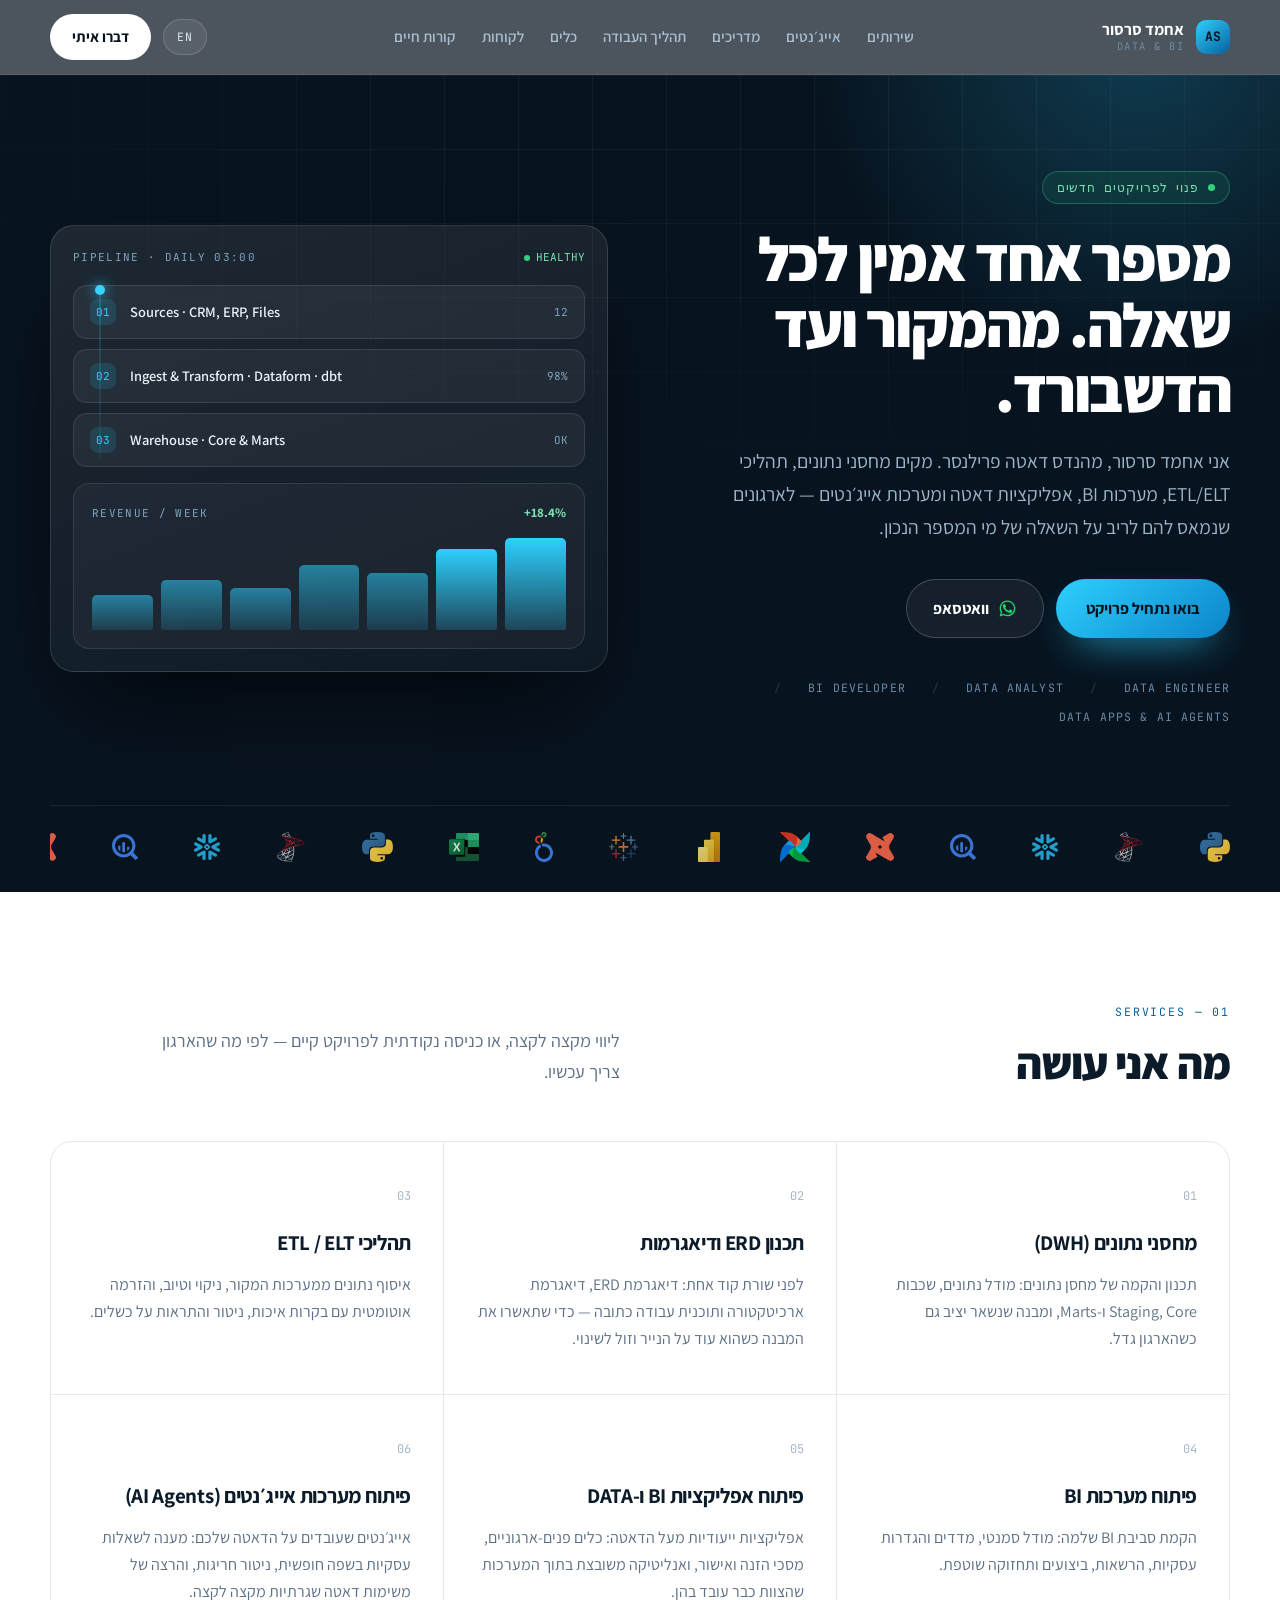
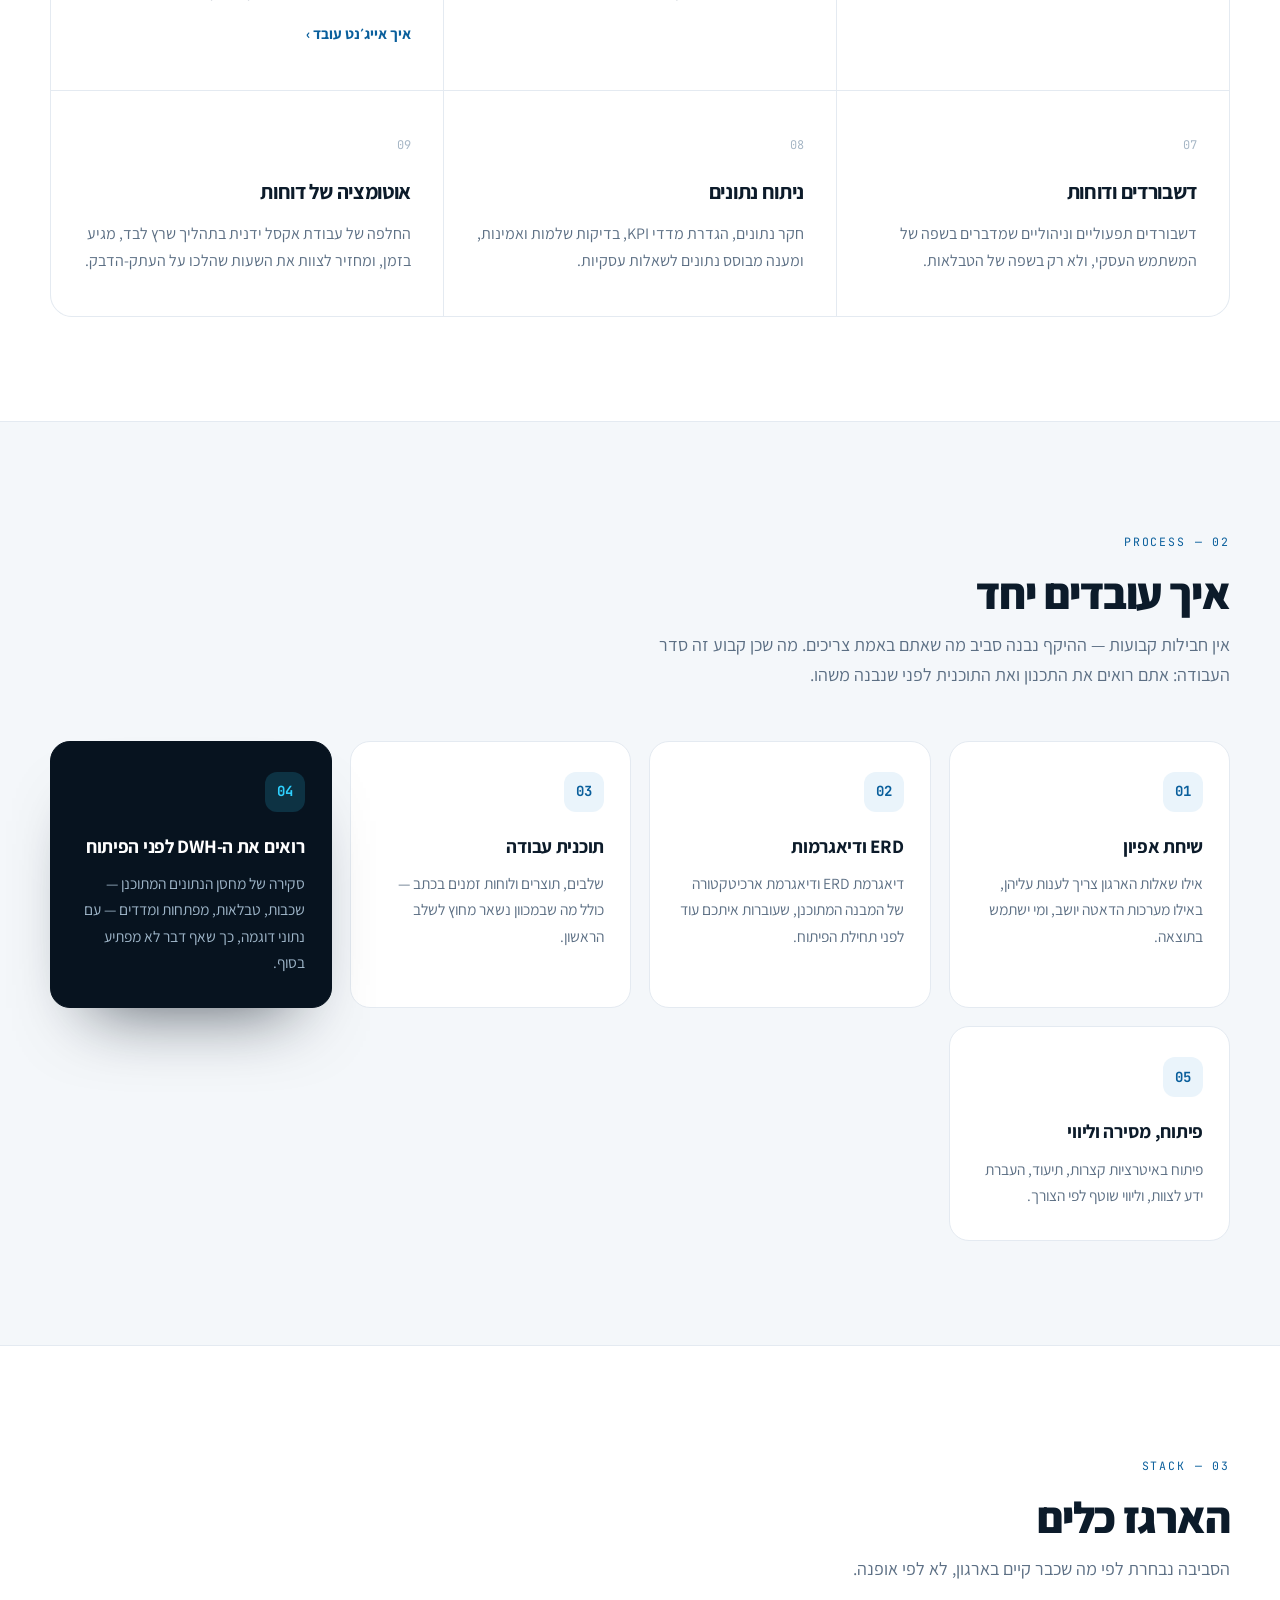
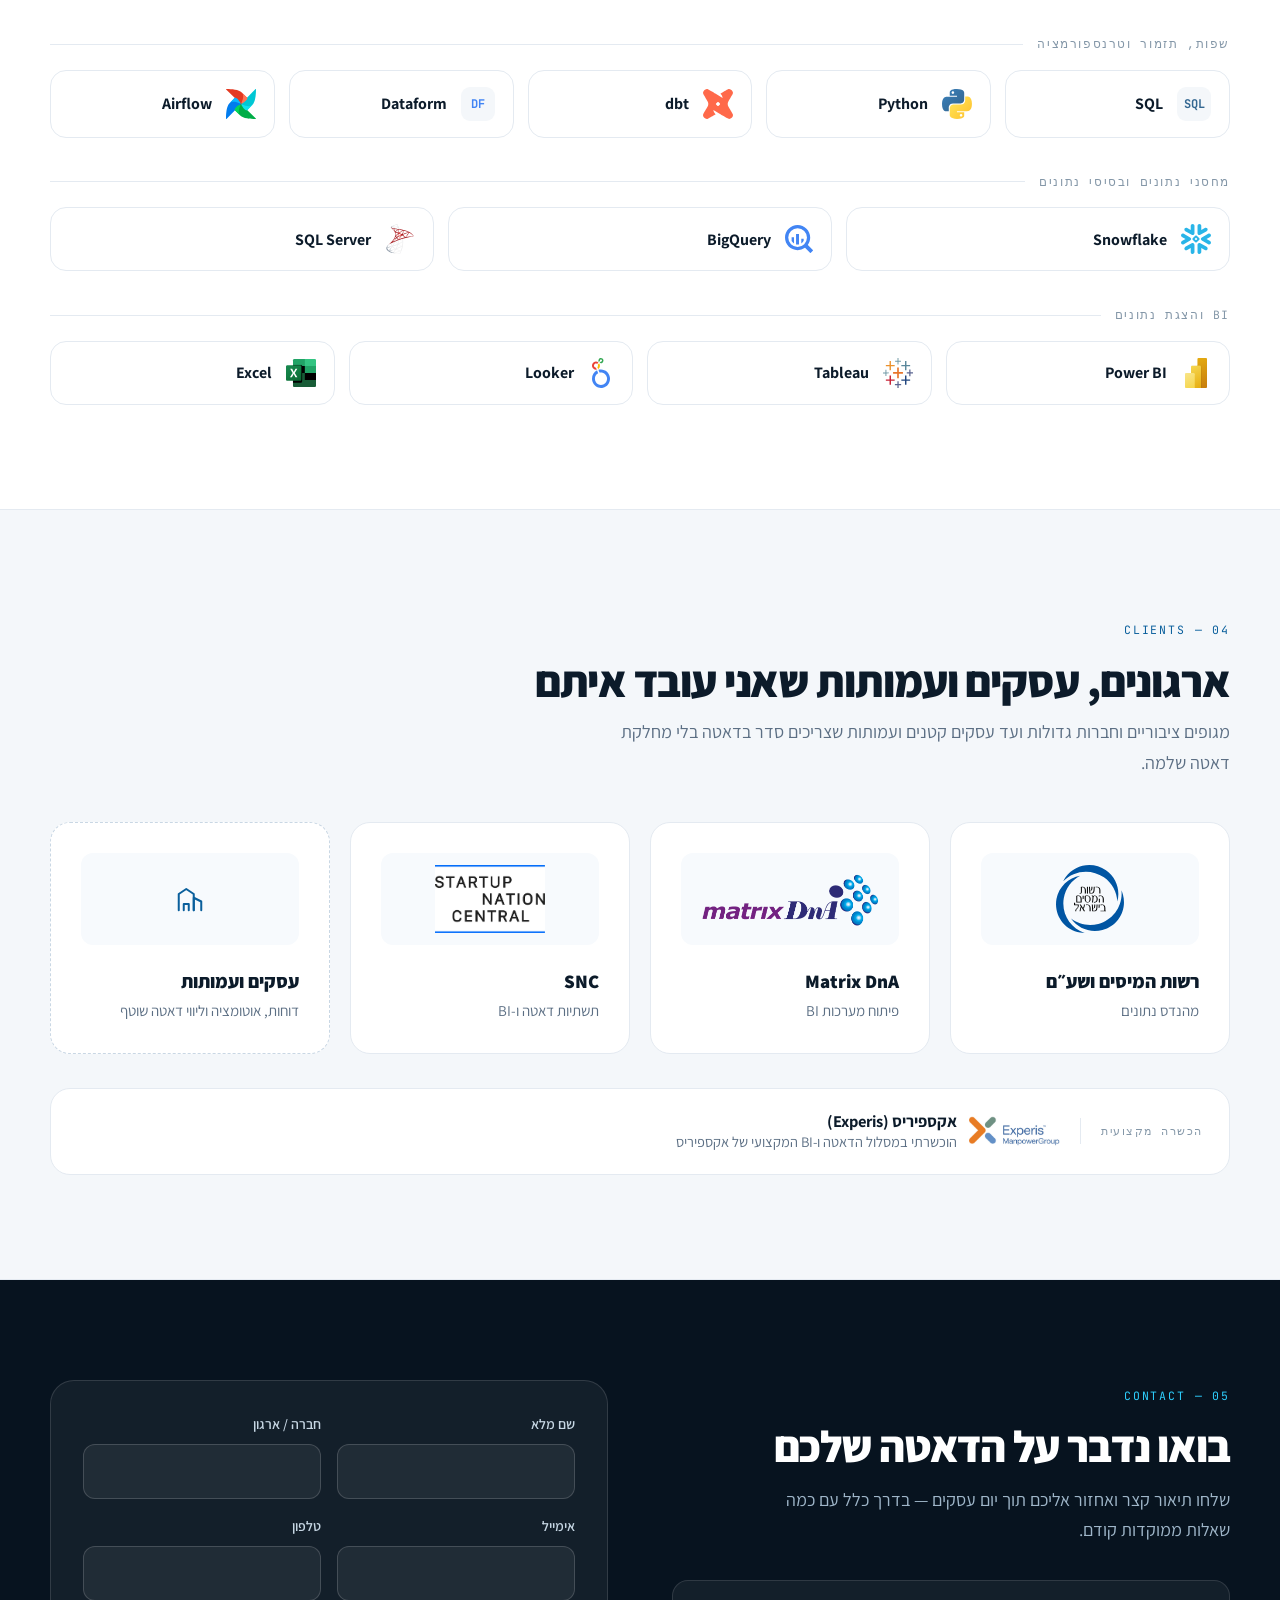
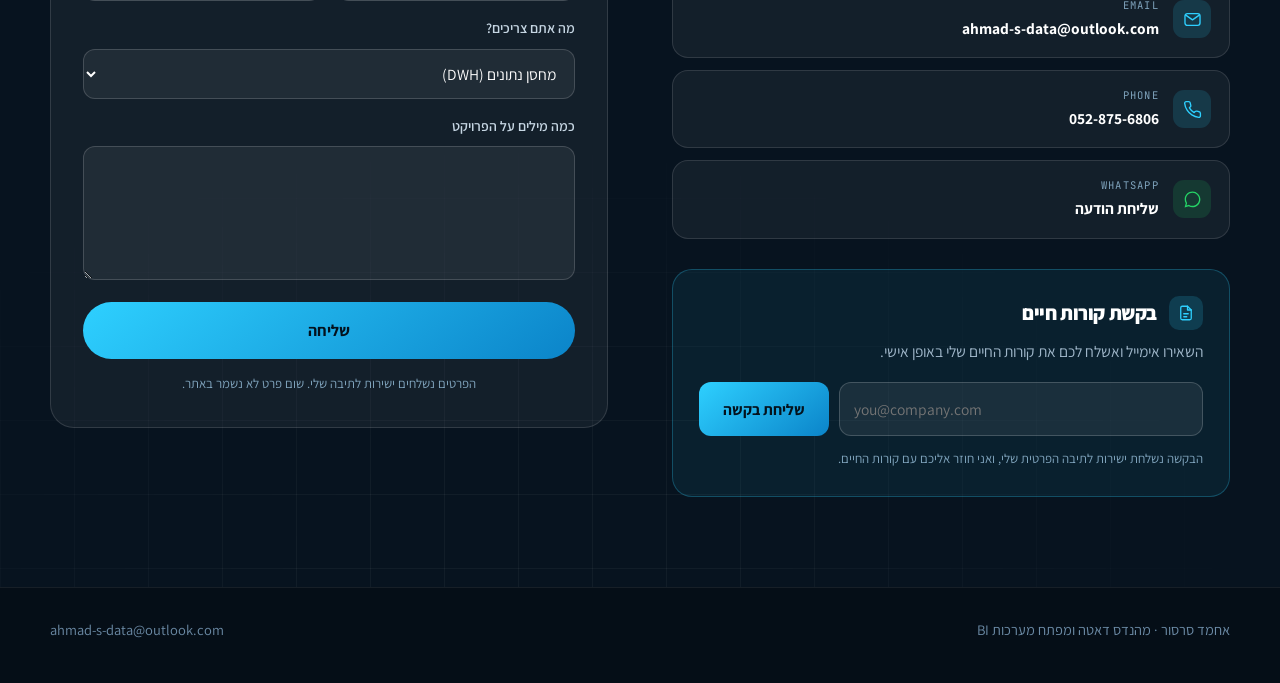
==== commit f030591f: "Lay the nine service cards out 3/3/3 auto-fit was fitting four columns at desktop width, so the nine" ====
--- a/index.html
+++ b/index.html
@@ -44,6 +44,14 @@
 .hv32:hover { background: rgba(255,255,255,.11) !important }
 .hv33:hover { transform: translateY(-2px) !important }
 .hv34:hover { transform: translateY(-2px) !important }
+  /* 9 service cards, pinned to 3 columns so they fall 3/3/3 instead of leaving an orphan row */
+  .svc-grid { display: grid; grid-template-columns: repeat(3, minmax(0, 1fr)); gap: 1px; }
+  @media (max-width: 940px) {
+    .svc-grid { grid-template-columns: repeat(2, minmax(0, 1fr)); }
+    /* 9 into 2 columns leaves one over, so the last card takes the full width */
+    .svc-grid > article:last-child { grid-column: 1 / -1; }
+  }
+  @media (max-width: 620px) { .svc-grid { grid-template-columns: minmax(0, 1fr); } }
   body { margin: 0; background: #07131F; }
   a { color: #0A5F9C; }
   a:hover { color: #17A9EA; }
@@ -189,7 +197,7 @@
         </div>
         <p style="color: #5C6F84; margin: 0; font-size: 18px; max-width: 460px; text-wrap: pretty" data-en="End-to-end delivery, or a targeted entry into a project that already exists.">ליווי מקצה לקצה, או כניסה נקודתית לפרויקט קיים — לפי מה שהארגון צריך עכשיו.</p>
       </div>
-      <div style="display: grid; grid-template-columns: repeat(auto-fit, minmax(280px, 1fr)); gap: 1px; background: #E4EAF1; border: 1px solid #E4EAF1; border-radius: 22px; overflow: hidden">
+      <div class="svc-grid" style="background: #E4EAF1; border: 1px solid #E4EAF1; border-radius: 22px; overflow: hidden">
         <article data-reveal="1" style="background: #fff; padding: 38px 32px 42px" class="hv9">
           <span style="font-family: 'JetBrains Mono', monospace; font-size: 12px; color: #A7B7C6">01</span>
           <h3 style="font-size: 21px; font-weight: 700; letter-spacing: -.015em; margin: 16px 0 10px" data-en="Data warehouses (DWH)">מחסני נתונים (DWH)</h3>
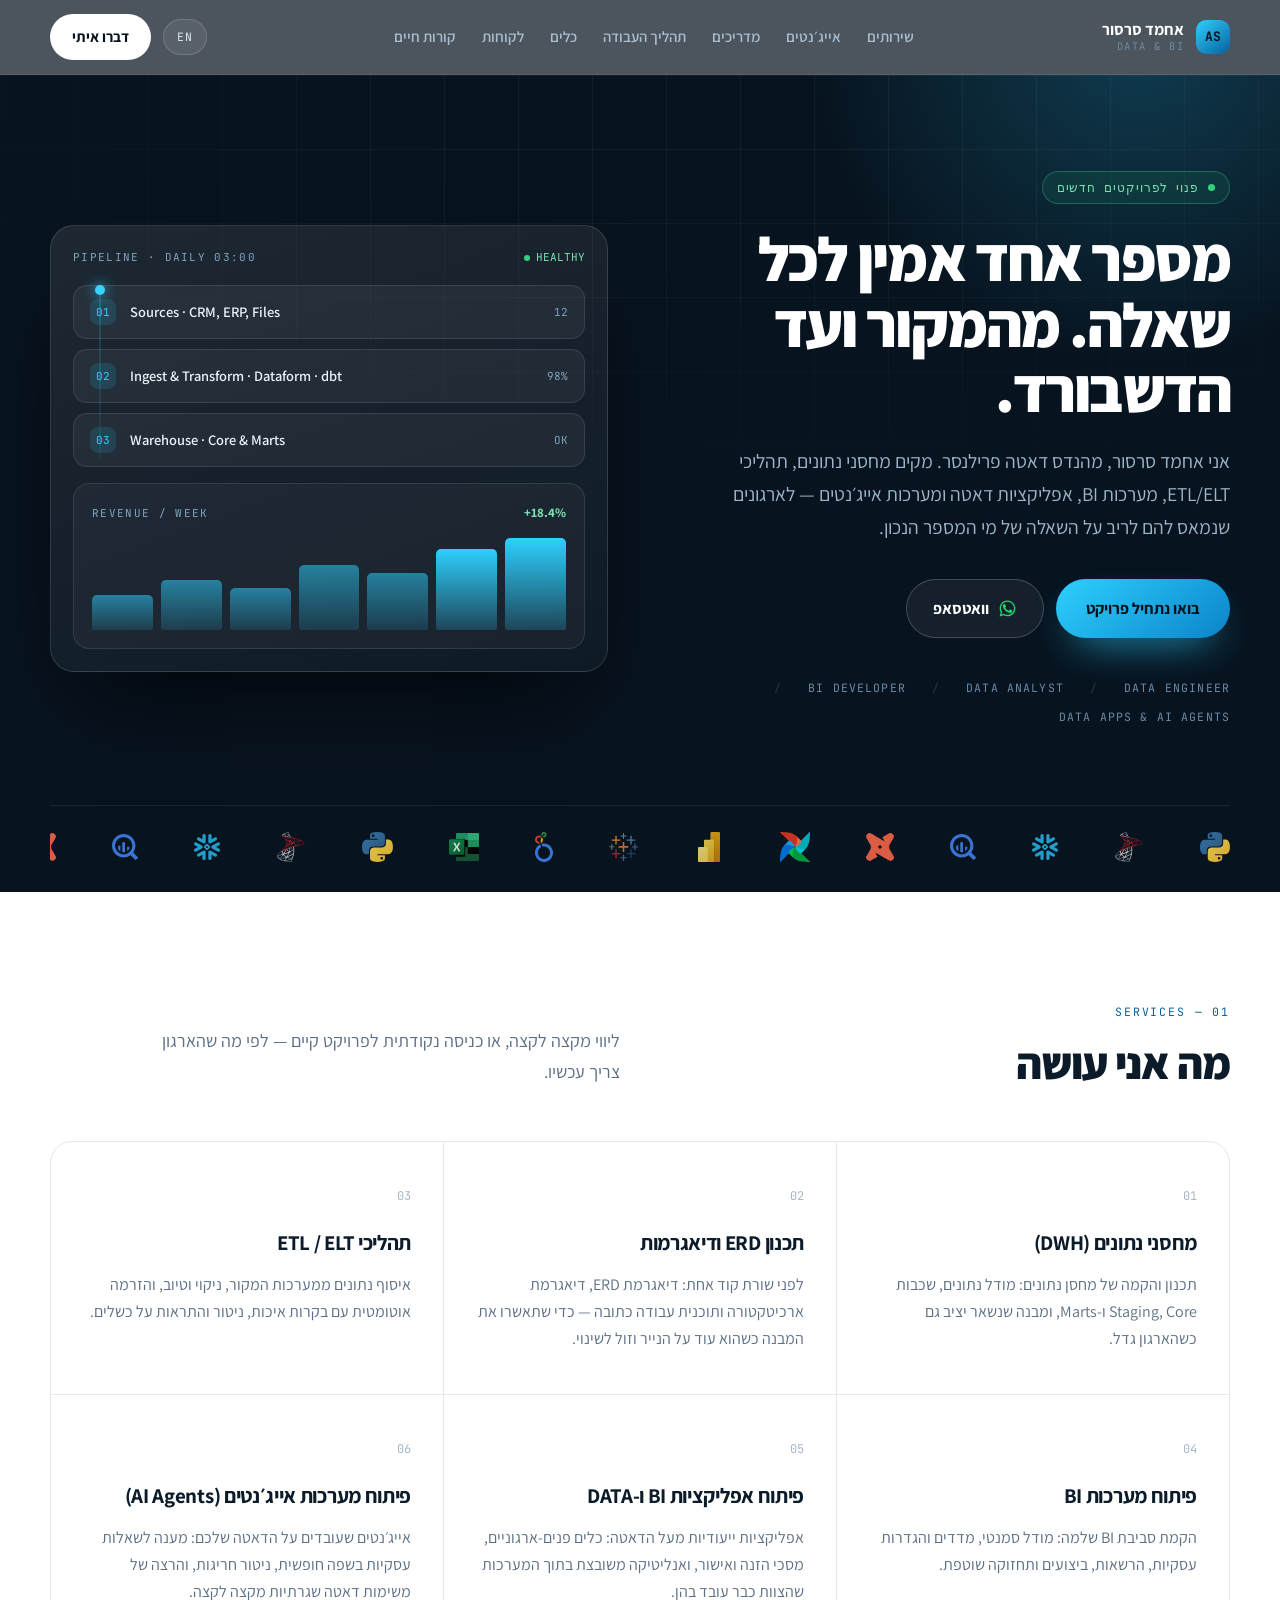
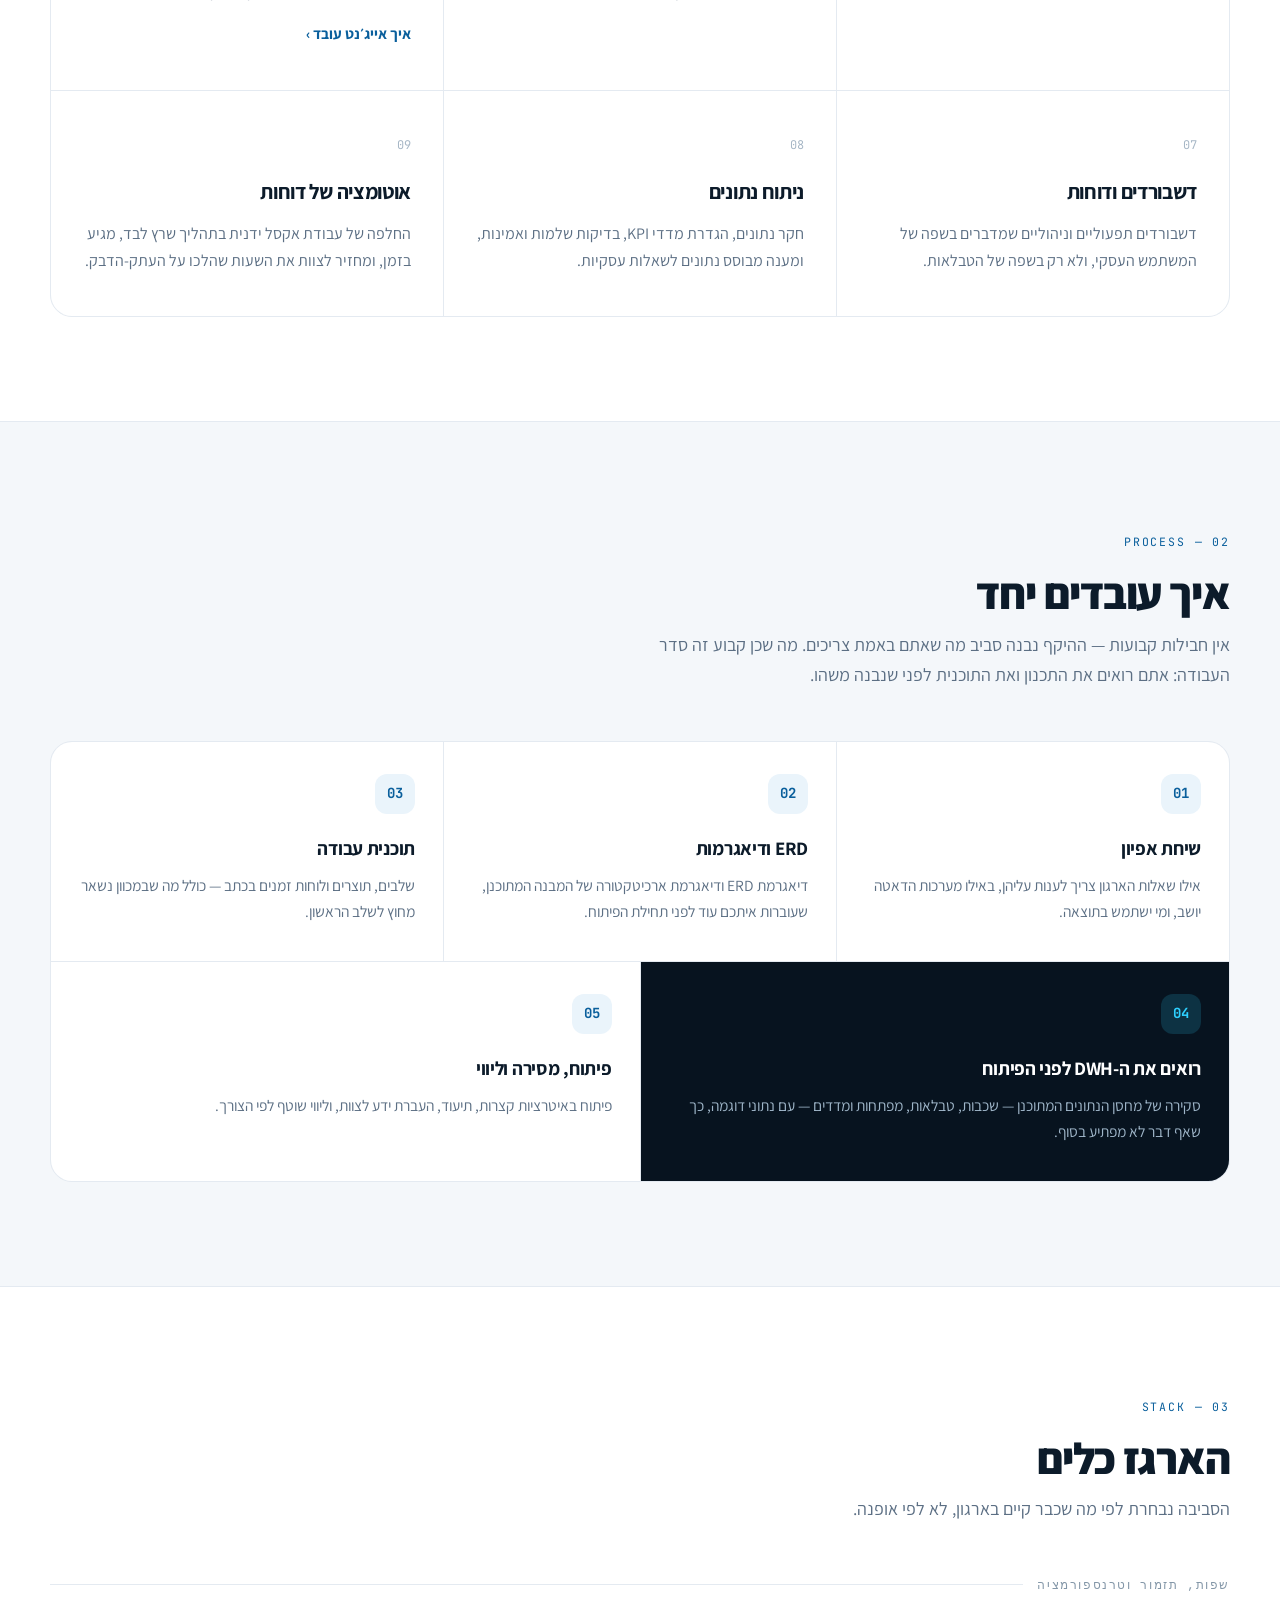
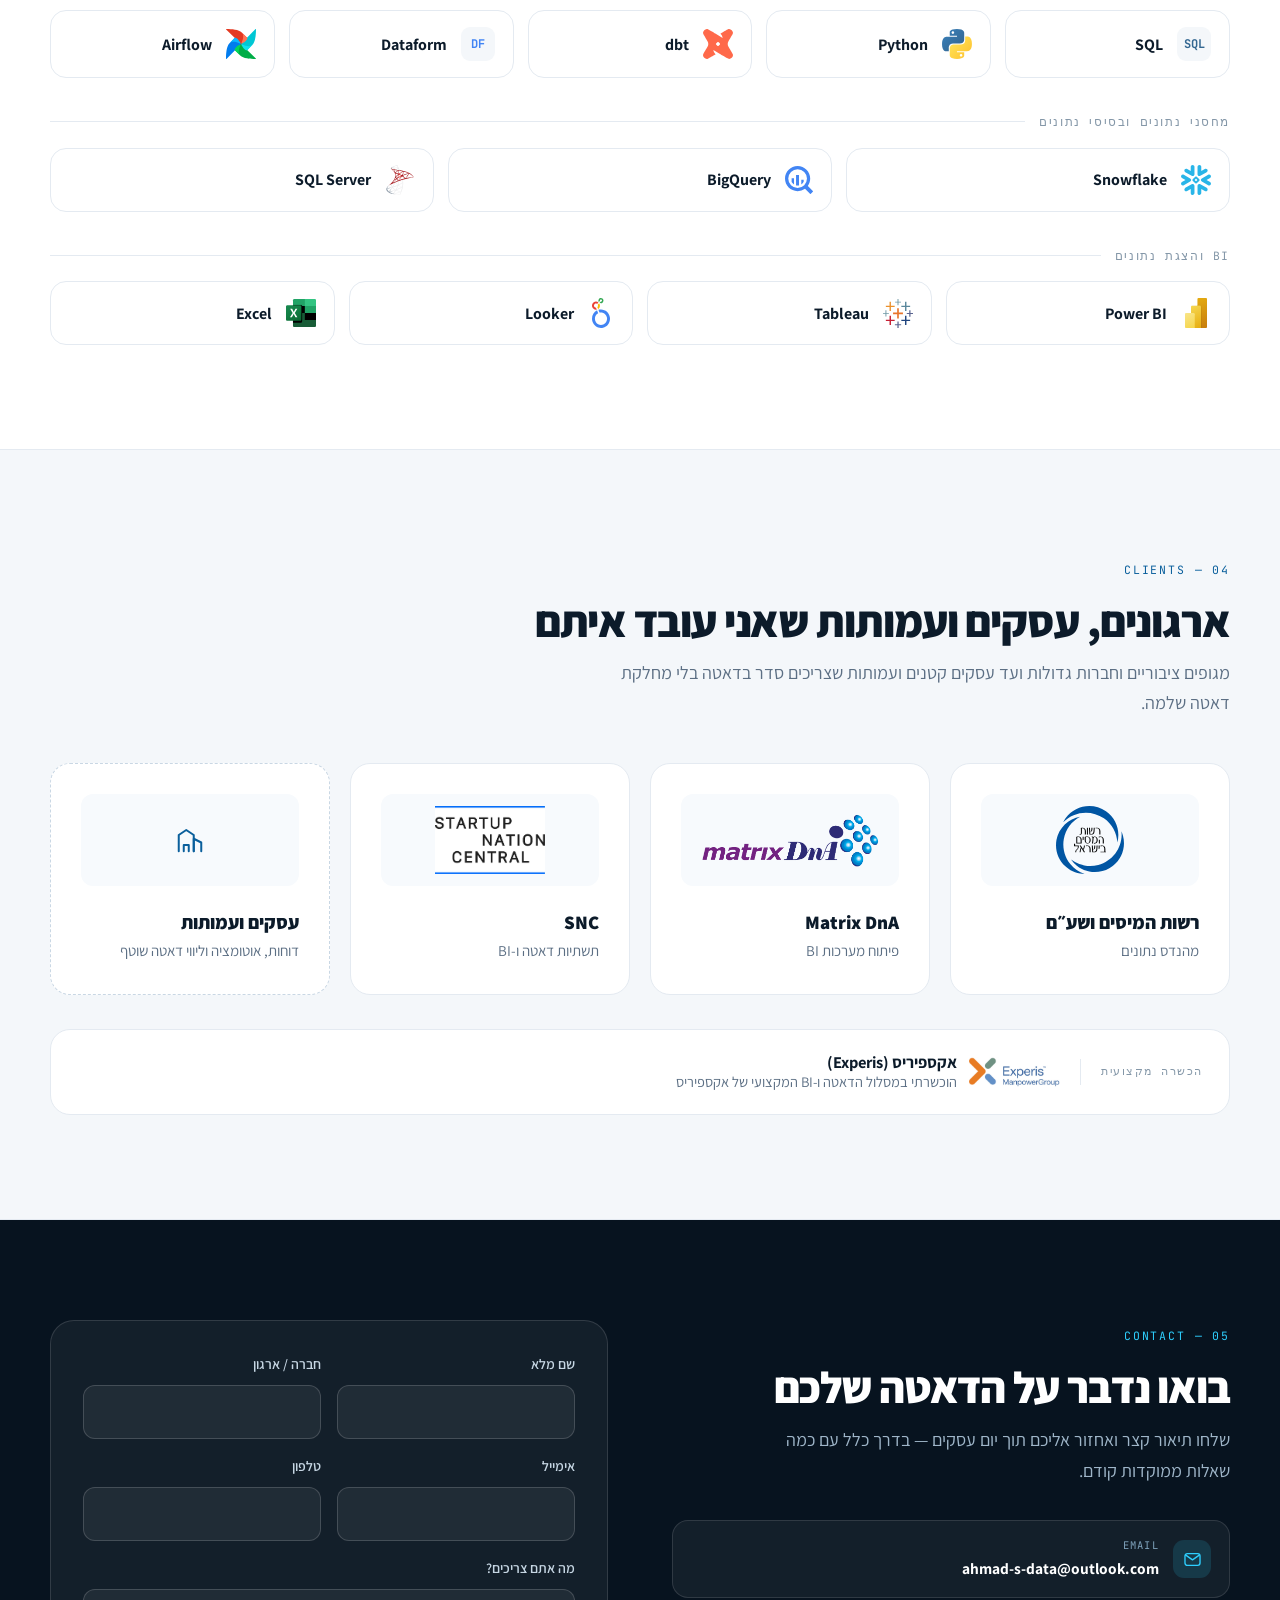
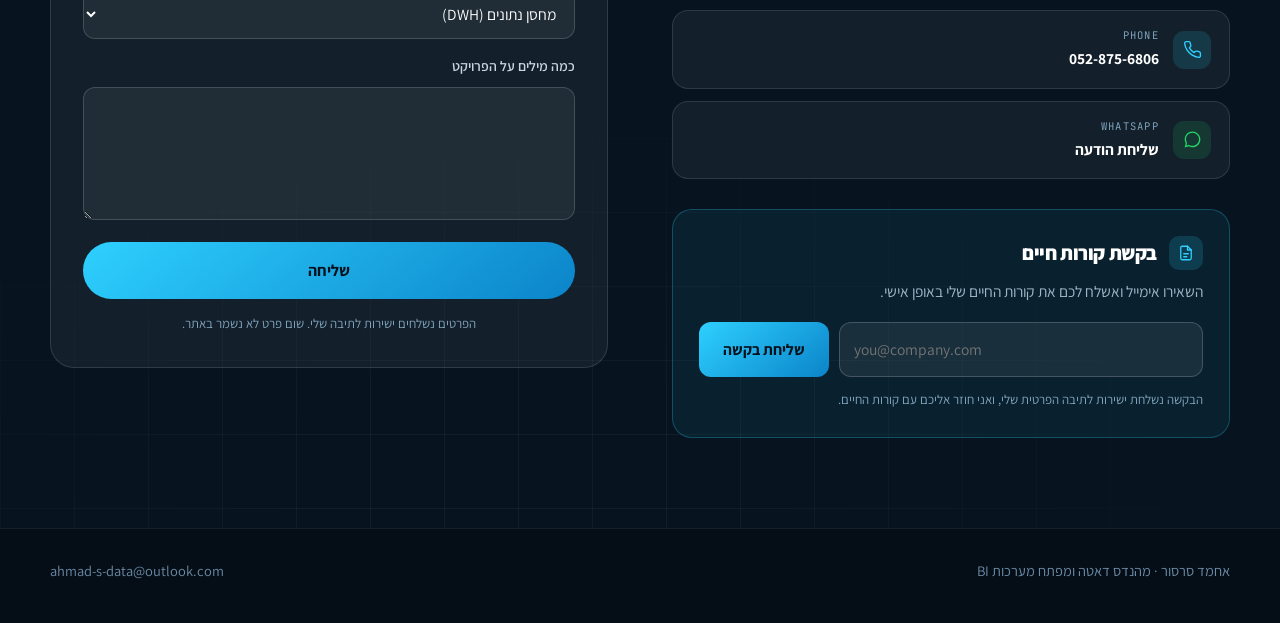
==== commit 73e612c9: "Rebuild the process steps as one connected block, 3 then 2 The five steps were separate rounded card" ====
--- a/index.html
+++ b/index.html
@@ -52,6 +52,20 @@
     .svc-grid > article:last-child { grid-column: 1 / -1; }
   }
   @media (max-width: 620px) { .svc-grid { grid-template-columns: minmax(0, 1fr); } }
+  /* 5 process steps as one connected block: 3 on top, 2 wider below, both rows full width */
+  .proc-grid { display: grid; grid-template-columns: repeat(6, minmax(0, 1fr)); gap: 1px; }
+  .proc-grid > div { grid-column: span 2; }
+  .proc-grid > div:nth-child(4), .proc-grid > div:nth-child(5) { grid-column: span 3; }
+  .proc-grid > div:not(:nth-child(4)):hover { background: #F7FAFD; }
+  @media (max-width: 940px) {
+    .proc-grid { grid-template-columns: repeat(2, minmax(0, 1fr)); }
+    .proc-grid > div, .proc-grid > div:nth-child(4) { grid-column: span 1; }
+    .proc-grid > div:nth-child(5) { grid-column: 1 / -1; }
+  }
+  @media (max-width: 620px) {
+    .proc-grid { grid-template-columns: minmax(0, 1fr); }
+    .proc-grid > div, .proc-grid > div:nth-child(4), .proc-grid > div:nth-child(5) { grid-column: 1 / -1; }
+  }
   body { margin: 0; background: #07131F; }
   a { color: #0A5F9C; }
   a:hover { color: #17A9EA; }
@@ -255,28 +269,28 @@
         <h2 style="font-size: clamp(30px, 4.2vw, 44px); line-height: 1.1; letter-spacing: -.025em; font-weight: 800; margin: 14px 0 12px" data-en="How we work together">איך עובדים יחד</h2>
         <p style="color: #5C6F84; margin: 0; font-size: 18px; max-width: 620px; text-wrap: pretty" data-en="No fixed packages — the scope is built around what you actually need. What is fixed is the order of the work: you see the design and the plan before anything gets built.">אין חבילות קבועות — ההיקף נבנה סביב מה שאתם באמת צריכים. מה שכן קבוע זה סדר העבודה: אתם רואים את התכנון ואת התוכנית לפני שנבנה משהו.</p>
       </div>
-      <div style="display: grid; grid-template-columns: repeat(auto-fit, minmax(250px, 1fr)); gap: 18px">
-        <div data-reveal="1" style="background: #fff; border: 1px solid #E4EAF1; border-radius: 20px; padding: 30px 26px 32px">
+      <div class="proc-grid" style="background: #E4EAF1; border: 1px solid #E4EAF1; border-radius: 22px; overflow: hidden">
+        <div data-reveal="1" style="background: #fff; padding: 32px 28px 36px">
           <span style="display: grid; place-items: center; width: 40px; height: 40px; border-radius: 12px; background: #EAF4FB; color: #0A5F9C; font-family: 'JetBrains Mono', monospace; font-weight: 700; font-size: 14px; margin-bottom: 18px">01</span>
           <h3 style="font-size: 19px; font-weight: 700; letter-spacing: -.015em; margin: 0 0 8px" data-en="Discovery call">שיחת אפיון</h3>
           <p style="margin: 0; color: #5C6F84; font-size: 15.5px; line-height: 1.7" data-en="What questions the business needs answered, which systems hold the data, and who will use the result.">אילו שאלות הארגון צריך לענות עליהן, באילו מערכות הדאטה יושב, ומי ישתמש בתוצאה.</p>
         </div>
-        <div data-reveal="1" style="background: #fff; border: 1px solid #E4EAF1; border-radius: 20px; padding: 30px 26px 32px">
+        <div data-reveal="1" style="background: #fff; padding: 32px 28px 36px">
           <span style="display: grid; place-items: center; width: 40px; height: 40px; border-radius: 12px; background: #EAF4FB; color: #0A5F9C; font-family: 'JetBrains Mono', monospace; font-weight: 700; font-size: 14px; margin-bottom: 18px">02</span>
           <h3 style="font-size: 19px; font-weight: 700; letter-spacing: -.015em; margin: 0 0 8px" data-en="ERD &amp; diagrams">ERD ודיאגרמות</h3>
           <p style="margin: 0; color: #5C6F84; font-size: 15.5px; line-height: 1.7" data-en="A full ERD and architecture diagram of the target structure, reviewed with you before development starts.">דיאגרמת ERD ודיאגרמת ארכיטקטורה של המבנה המתוכנן, שעוברות איתכם עוד לפני תחילת הפיתוח.</p>
         </div>
-        <div data-reveal="1" style="background: #fff; border: 1px solid #E4EAF1; border-radius: 20px; padding: 30px 26px 32px">
+        <div data-reveal="1" style="background: #fff; padding: 32px 28px 36px">
           <span style="display: grid; place-items: center; width: 40px; height: 40px; border-radius: 12px; background: #EAF4FB; color: #0A5F9C; font-family: 'JetBrains Mono', monospace; font-weight: 700; font-size: 14px; margin-bottom: 18px">03</span>
           <h3 style="font-size: 19px; font-weight: 700; letter-spacing: -.015em; margin: 0 0 8px" data-en="Work plan">תוכנית עבודה</h3>
           <p style="margin: 0; color: #5C6F84; font-size: 15.5px; line-height: 1.7" data-en="Phases, deliverables and timeline in writing — including what is deliberately left out of the first phase.">שלבים, תוצרים ולוחות זמנים בכתב — כולל מה שבמכוון נשאר מחוץ לשלב הראשון.</p>
         </div>
-        <div data-reveal="1" style="background: #07131F; color: #fff; border: 1px solid #07131F; border-radius: 20px; padding: 30px 26px 32px; box-shadow: 0 40px 70px -40px rgba(7,19,31,.7)">
+        <div data-reveal="1" style="background: #07131F; color: #fff; padding: 32px 28px 36px">
           <span style="display: grid; place-items: center; width: 40px; height: 40px; border-radius: 12px; background: rgba(46,208,255,.16); color: #2ED0FF; font-family: 'JetBrains Mono', monospace; font-weight: 700; font-size: 14px; margin-bottom: 18px">04</span>
           <h3 style="font-size: 19px; font-weight: 700; letter-spacing: -.015em; margin: 0 0 8px" data-en="See the DWH before it's built">רואים את ה-DWH לפני הפיתוח</h3>
           <p style="margin: 0; color: #9FB6C9; font-size: 15.5px; line-height: 1.7" data-en="A walkthrough of the planned warehouse — layers, tables, keys and metrics — with sample data, so nothing is a surprise at the end.">סקירה של מחסן הנתונים המתוכנן — שכבות, טבלאות, מפתחות ומדדים — עם נתוני דוגמה, כך שאף דבר לא מפתיע בסוף.</p>
         </div>
-        <div data-reveal="1" style="background: #fff; border: 1px solid #E4EAF1; border-radius: 20px; padding: 30px 26px 32px">
+        <div data-reveal="1" style="background: #fff; padding: 32px 28px 36px">
           <span style="display: grid; place-items: center; width: 40px; height: 40px; border-radius: 12px; background: #EAF4FB; color: #0A5F9C; font-family: 'JetBrains Mono', monospace; font-weight: 700; font-size: 14px; margin-bottom: 18px">05</span>
           <h3 style="font-size: 19px; font-weight: 700; letter-spacing: -.015em; margin: 0 0 8px" data-en="Build, handover &amp; support">פיתוח, מסירה וליווי</h3>
           <p style="margin: 0; color: #5C6F84; font-size: 15.5px; line-height: 1.7" data-en="Development in short iterations, documentation, knowledge transfer to the team, and ongoing support as needed.">פיתוח באיטרציות קצרות, תיעוד, העברת ידע לצוות, וליווי שוטף לפי הצורך.</p>
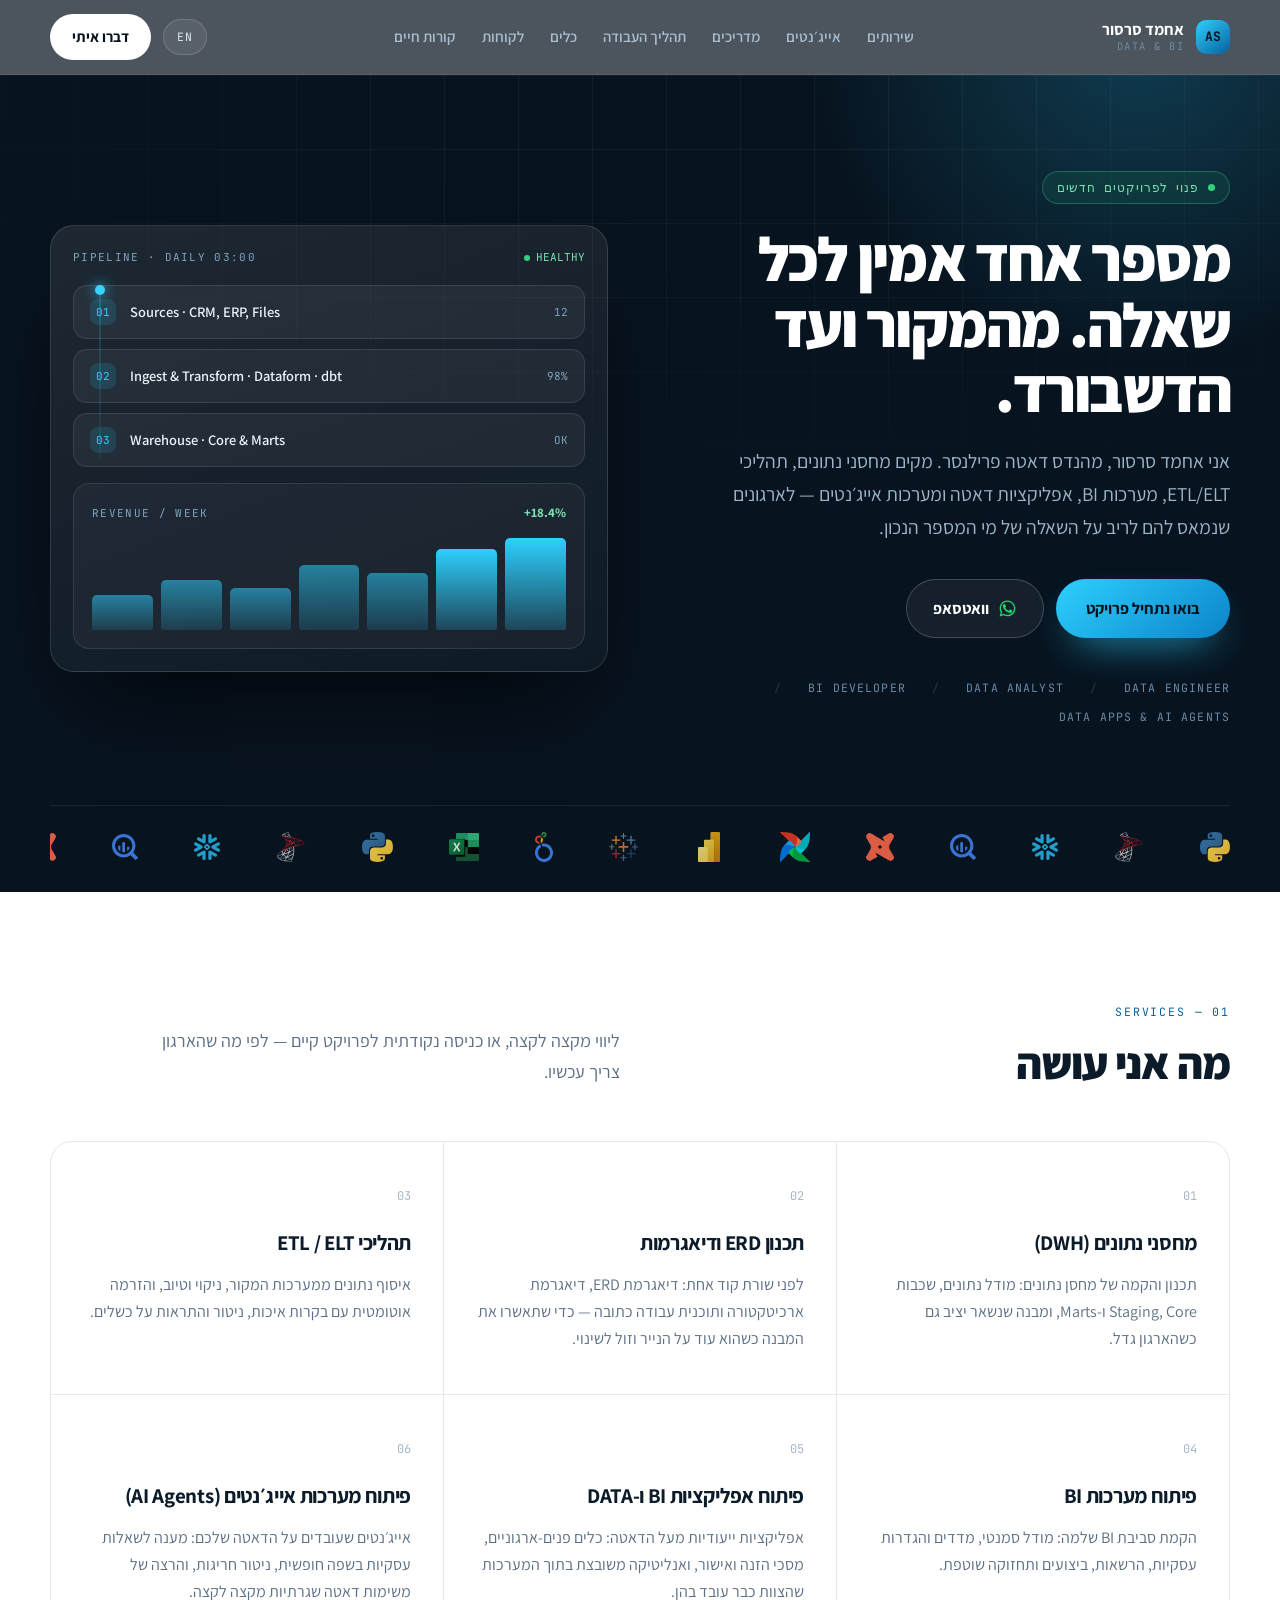
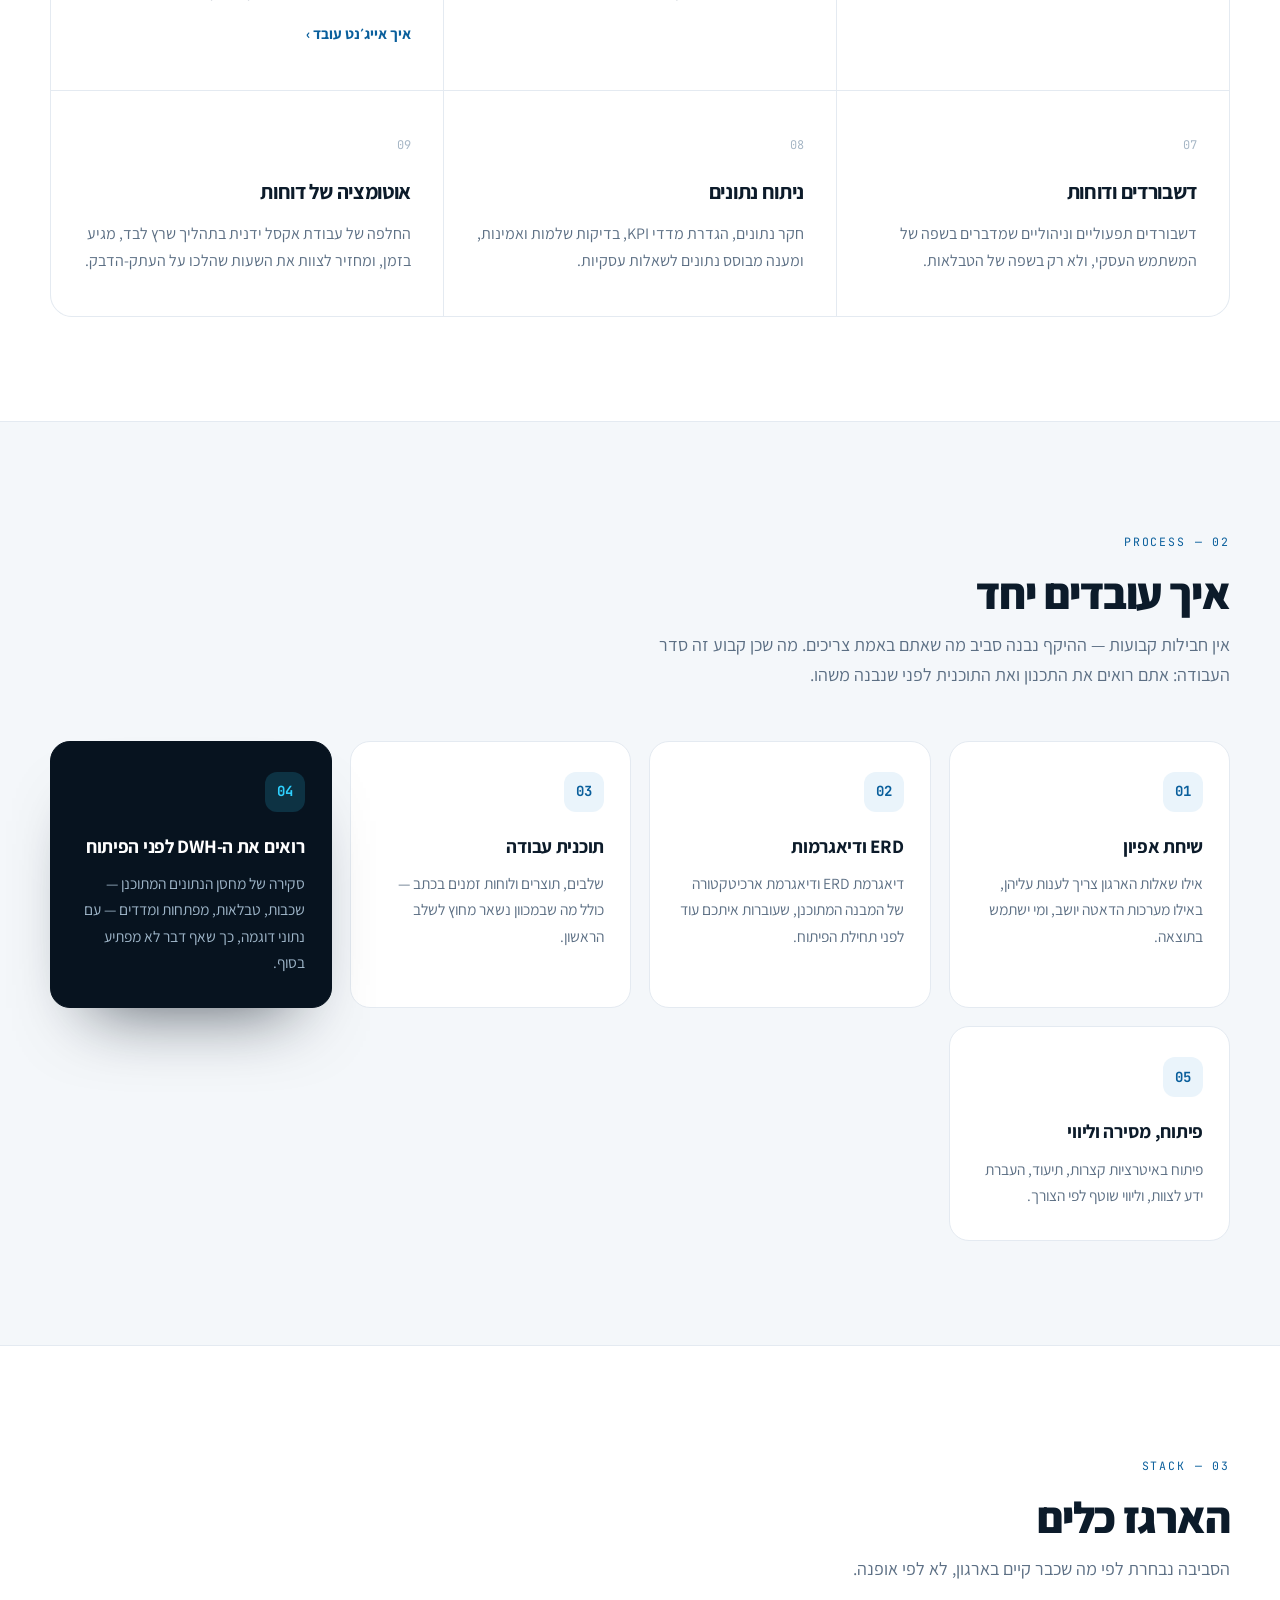
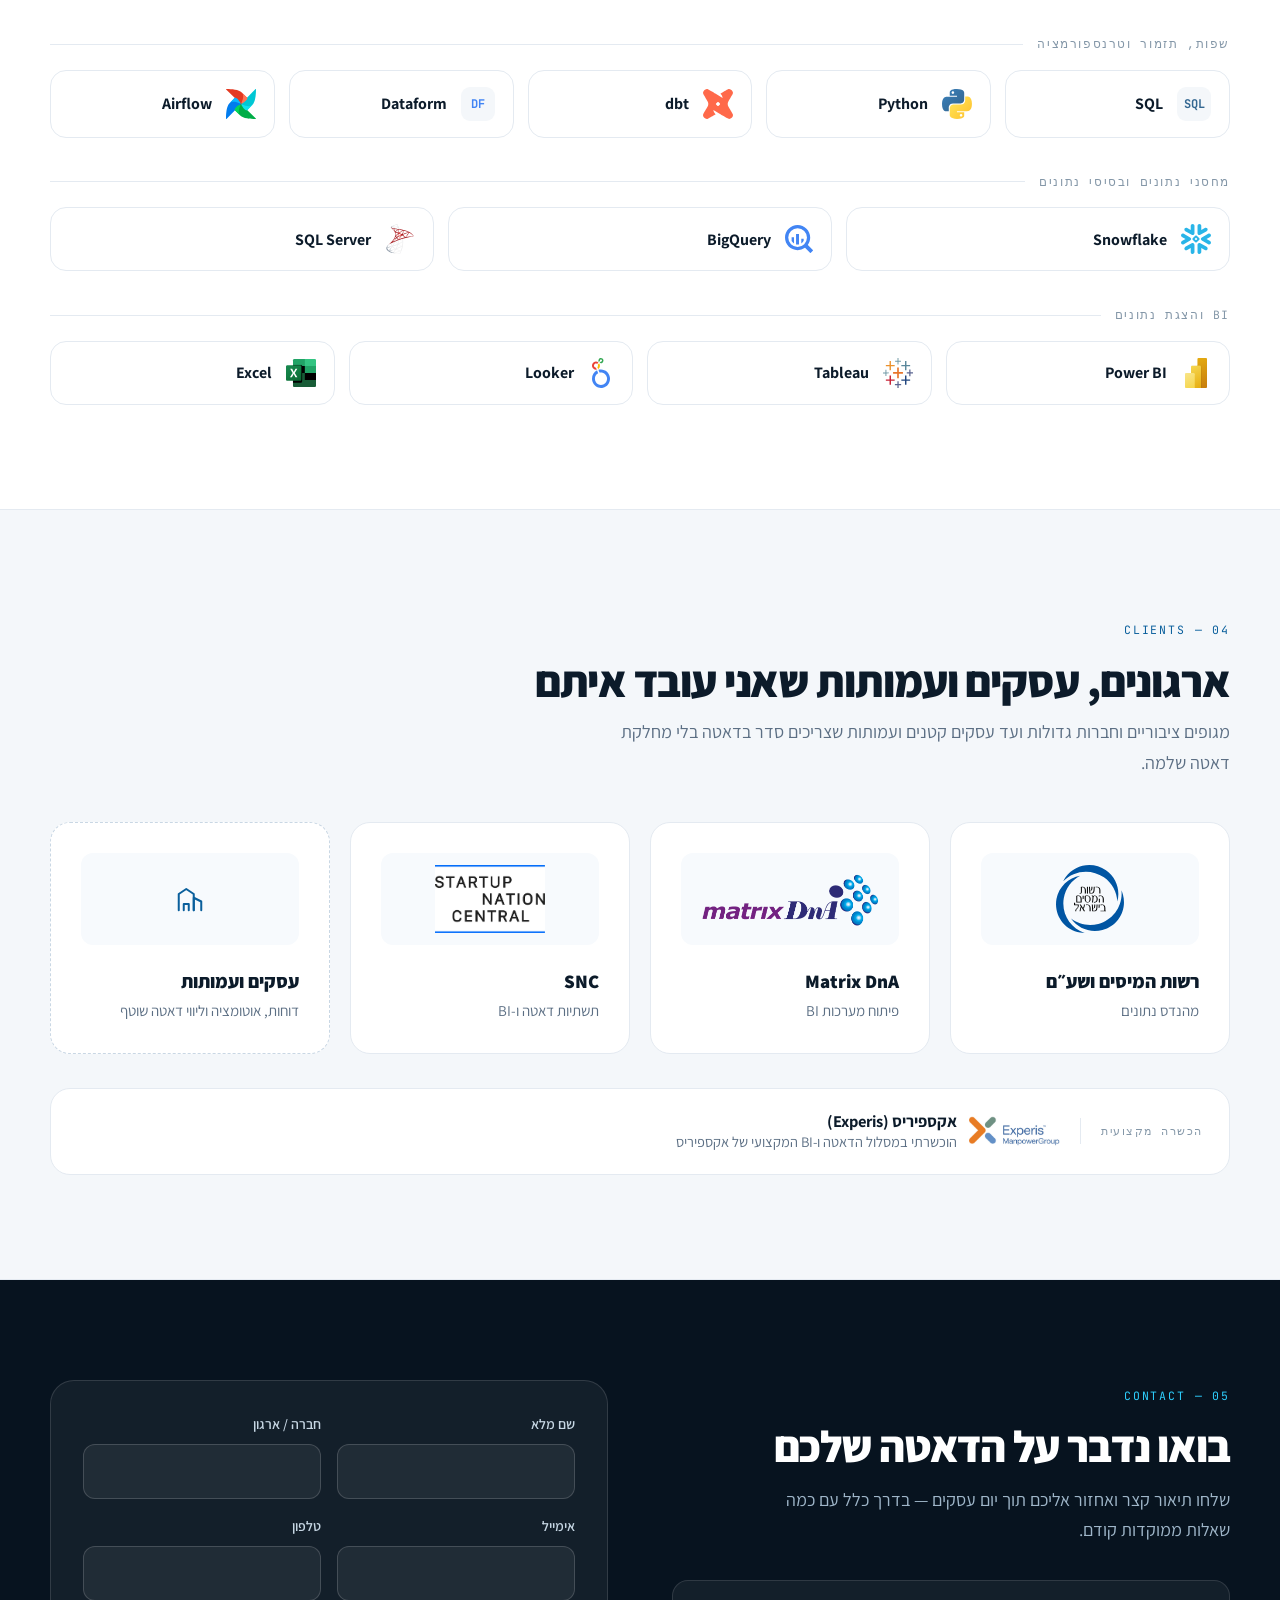
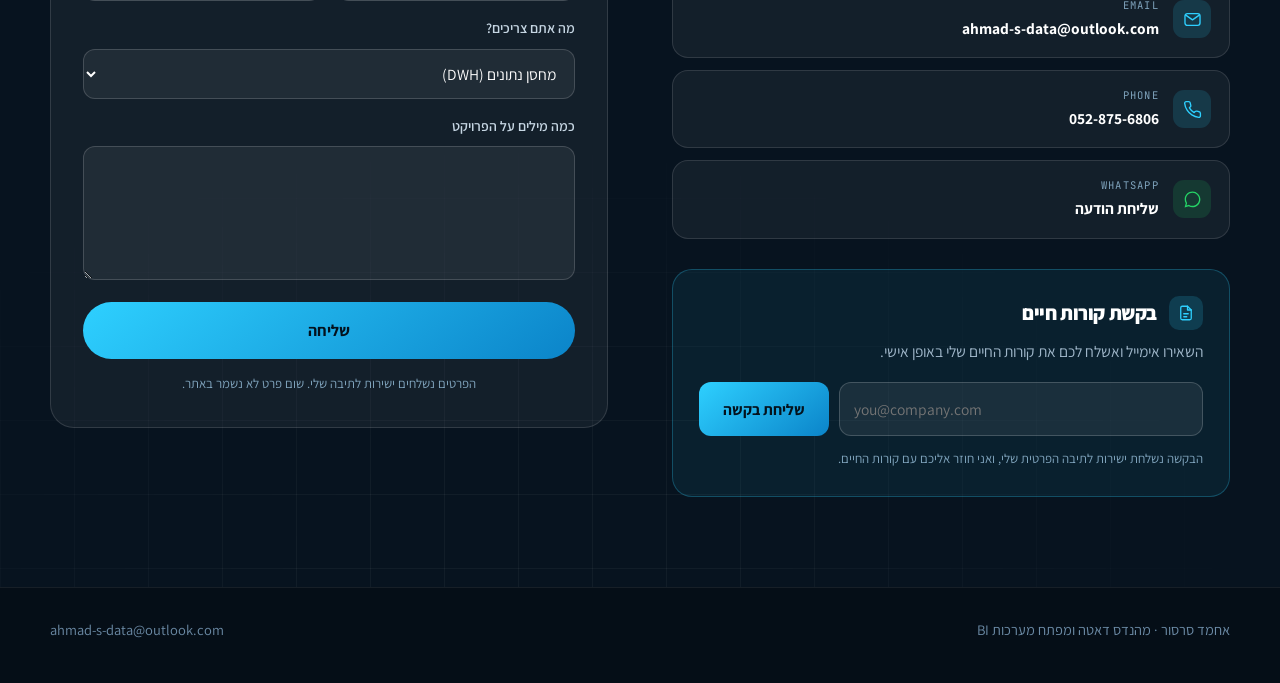
==== commit a53d5f11: "Revert "Rebuild the process steps as one connected block, 3 then 2" This reverts commit 73e612c9b90a" ====
--- a/index.html
+++ b/index.html
@@ -52,20 +52,6 @@
     .svc-grid > article:last-child { grid-column: 1 / -1; }
   }
   @media (max-width: 620px) { .svc-grid { grid-template-columns: minmax(0, 1fr); } }
-  /* 5 process steps as one connected block: 3 on top, 2 wider below, both rows full width */
-  .proc-grid { display: grid; grid-template-columns: repeat(6, minmax(0, 1fr)); gap: 1px; }
-  .proc-grid > div { grid-column: span 2; }
-  .proc-grid > div:nth-child(4), .proc-grid > div:nth-child(5) { grid-column: span 3; }
-  .proc-grid > div:not(:nth-child(4)):hover { background: #F7FAFD; }
-  @media (max-width: 940px) {
-    .proc-grid { grid-template-columns: repeat(2, minmax(0, 1fr)); }
-    .proc-grid > div, .proc-grid > div:nth-child(4) { grid-column: span 1; }
-    .proc-grid > div:nth-child(5) { grid-column: 1 / -1; }
-  }
-  @media (max-width: 620px) {
-    .proc-grid { grid-template-columns: minmax(0, 1fr); }
-    .proc-grid > div, .proc-grid > div:nth-child(4), .proc-grid > div:nth-child(5) { grid-column: 1 / -1; }
-  }
   body { margin: 0; background: #07131F; }
   a { color: #0A5F9C; }
   a:hover { color: #17A9EA; }
@@ -269,28 +255,28 @@
         <h2 style="font-size: clamp(30px, 4.2vw, 44px); line-height: 1.1; letter-spacing: -.025em; font-weight: 800; margin: 14px 0 12px" data-en="How we work together">איך עובדים יחד</h2>
         <p style="color: #5C6F84; margin: 0; font-size: 18px; max-width: 620px; text-wrap: pretty" data-en="No fixed packages — the scope is built around what you actually need. What is fixed is the order of the work: you see the design and the plan before anything gets built.">אין חבילות קבועות — ההיקף נבנה סביב מה שאתם באמת צריכים. מה שכן קבוע זה סדר העבודה: אתם רואים את התכנון ואת התוכנית לפני שנבנה משהו.</p>
       </div>
-      <div class="proc-grid" style="background: #E4EAF1; border: 1px solid #E4EAF1; border-radius: 22px; overflow: hidden">
-        <div data-reveal="1" style="background: #fff; padding: 32px 28px 36px">
+      <div style="display: grid; grid-template-columns: repeat(auto-fit, minmax(250px, 1fr)); gap: 18px">
+        <div data-reveal="1" style="background: #fff; border: 1px solid #E4EAF1; border-radius: 20px; padding: 30px 26px 32px">
           <span style="display: grid; place-items: center; width: 40px; height: 40px; border-radius: 12px; background: #EAF4FB; color: #0A5F9C; font-family: 'JetBrains Mono', monospace; font-weight: 700; font-size: 14px; margin-bottom: 18px">01</span>
           <h3 style="font-size: 19px; font-weight: 700; letter-spacing: -.015em; margin: 0 0 8px" data-en="Discovery call">שיחת אפיון</h3>
           <p style="margin: 0; color: #5C6F84; font-size: 15.5px; line-height: 1.7" data-en="What questions the business needs answered, which systems hold the data, and who will use the result.">אילו שאלות הארגון צריך לענות עליהן, באילו מערכות הדאטה יושב, ומי ישתמש בתוצאה.</p>
         </div>
-        <div data-reveal="1" style="background: #fff; padding: 32px 28px 36px">
+        <div data-reveal="1" style="background: #fff; border: 1px solid #E4EAF1; border-radius: 20px; padding: 30px 26px 32px">
           <span style="display: grid; place-items: center; width: 40px; height: 40px; border-radius: 12px; background: #EAF4FB; color: #0A5F9C; font-family: 'JetBrains Mono', monospace; font-weight: 700; font-size: 14px; margin-bottom: 18px">02</span>
           <h3 style="font-size: 19px; font-weight: 700; letter-spacing: -.015em; margin: 0 0 8px" data-en="ERD &amp; diagrams">ERD ודיאגרמות</h3>
           <p style="margin: 0; color: #5C6F84; font-size: 15.5px; line-height: 1.7" data-en="A full ERD and architecture diagram of the target structure, reviewed with you before development starts.">דיאגרמת ERD ודיאגרמת ארכיטקטורה של המבנה המתוכנן, שעוברות איתכם עוד לפני תחילת הפיתוח.</p>
         </div>
-        <div data-reveal="1" style="background: #fff; padding: 32px 28px 36px">
+        <div data-reveal="1" style="background: #fff; border: 1px solid #E4EAF1; border-radius: 20px; padding: 30px 26px 32px">
           <span style="display: grid; place-items: center; width: 40px; height: 40px; border-radius: 12px; background: #EAF4FB; color: #0A5F9C; font-family: 'JetBrains Mono', monospace; font-weight: 700; font-size: 14px; margin-bottom: 18px">03</span>
           <h3 style="font-size: 19px; font-weight: 700; letter-spacing: -.015em; margin: 0 0 8px" data-en="Work plan">תוכנית עבודה</h3>
           <p style="margin: 0; color: #5C6F84; font-size: 15.5px; line-height: 1.7" data-en="Phases, deliverables and timeline in writing — including what is deliberately left out of the first phase.">שלבים, תוצרים ולוחות זמנים בכתב — כולל מה שבמכוון נשאר מחוץ לשלב הראשון.</p>
         </div>
-        <div data-reveal="1" style="background: #07131F; color: #fff; padding: 32px 28px 36px">
+        <div data-reveal="1" style="background: #07131F; color: #fff; border: 1px solid #07131F; border-radius: 20px; padding: 30px 26px 32px; box-shadow: 0 40px 70px -40px rgba(7,19,31,.7)">
           <span style="display: grid; place-items: center; width: 40px; height: 40px; border-radius: 12px; background: rgba(46,208,255,.16); color: #2ED0FF; font-family: 'JetBrains Mono', monospace; font-weight: 700; font-size: 14px; margin-bottom: 18px">04</span>
           <h3 style="font-size: 19px; font-weight: 700; letter-spacing: -.015em; margin: 0 0 8px" data-en="See the DWH before it's built">רואים את ה-DWH לפני הפיתוח</h3>
           <p style="margin: 0; color: #9FB6C9; font-size: 15.5px; line-height: 1.7" data-en="A walkthrough of the planned warehouse — layers, tables, keys and metrics — with sample data, so nothing is a surprise at the end.">סקירה של מחסן הנתונים המתוכנן — שכבות, טבלאות, מפתחות ומדדים — עם נתוני דוגמה, כך שאף דבר לא מפתיע בסוף.</p>
         </div>
-        <div data-reveal="1" style="background: #fff; padding: 32px 28px 36px">
+        <div data-reveal="1" style="background: #fff; border: 1px solid #E4EAF1; border-radius: 20px; padding: 30px 26px 32px">
           <span style="display: grid; place-items: center; width: 40px; height: 40px; border-radius: 12px; background: #EAF4FB; color: #0A5F9C; font-family: 'JetBrains Mono', monospace; font-weight: 700; font-size: 14px; margin-bottom: 18px">05</span>
           <h3 style="font-size: 19px; font-weight: 700; letter-spacing: -.015em; margin: 0 0 8px" data-en="Build, handover &amp; support">פיתוח, מסירה וליווי</h3>
           <p style="margin: 0; color: #5C6F84; font-size: 15.5px; line-height: 1.7" data-en="Development in short iterations, documentation, knowledge transfer to the team, and ongoing support as needed.">פיתוח באיטרציות קצרות, תיעוד, העברת ידע לצוות, וליווי שוטף לפי הצורך.</p>
